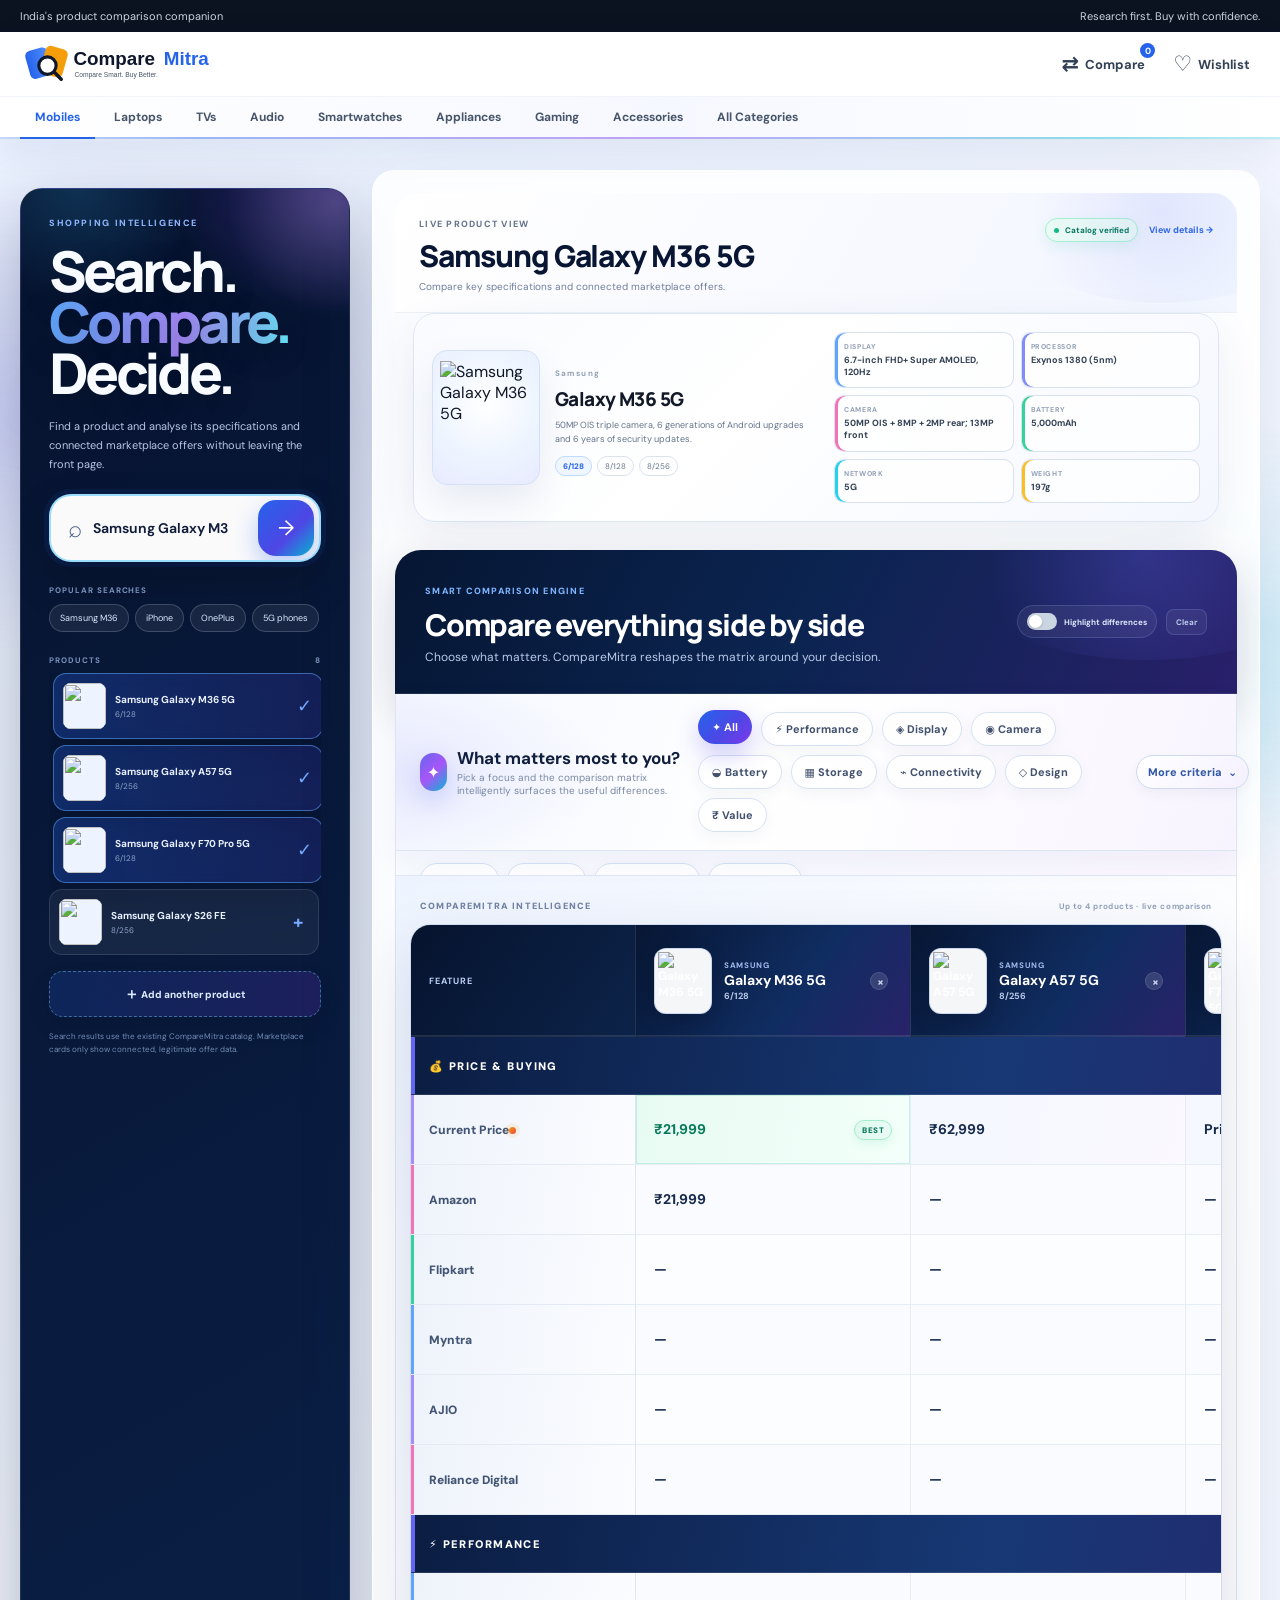
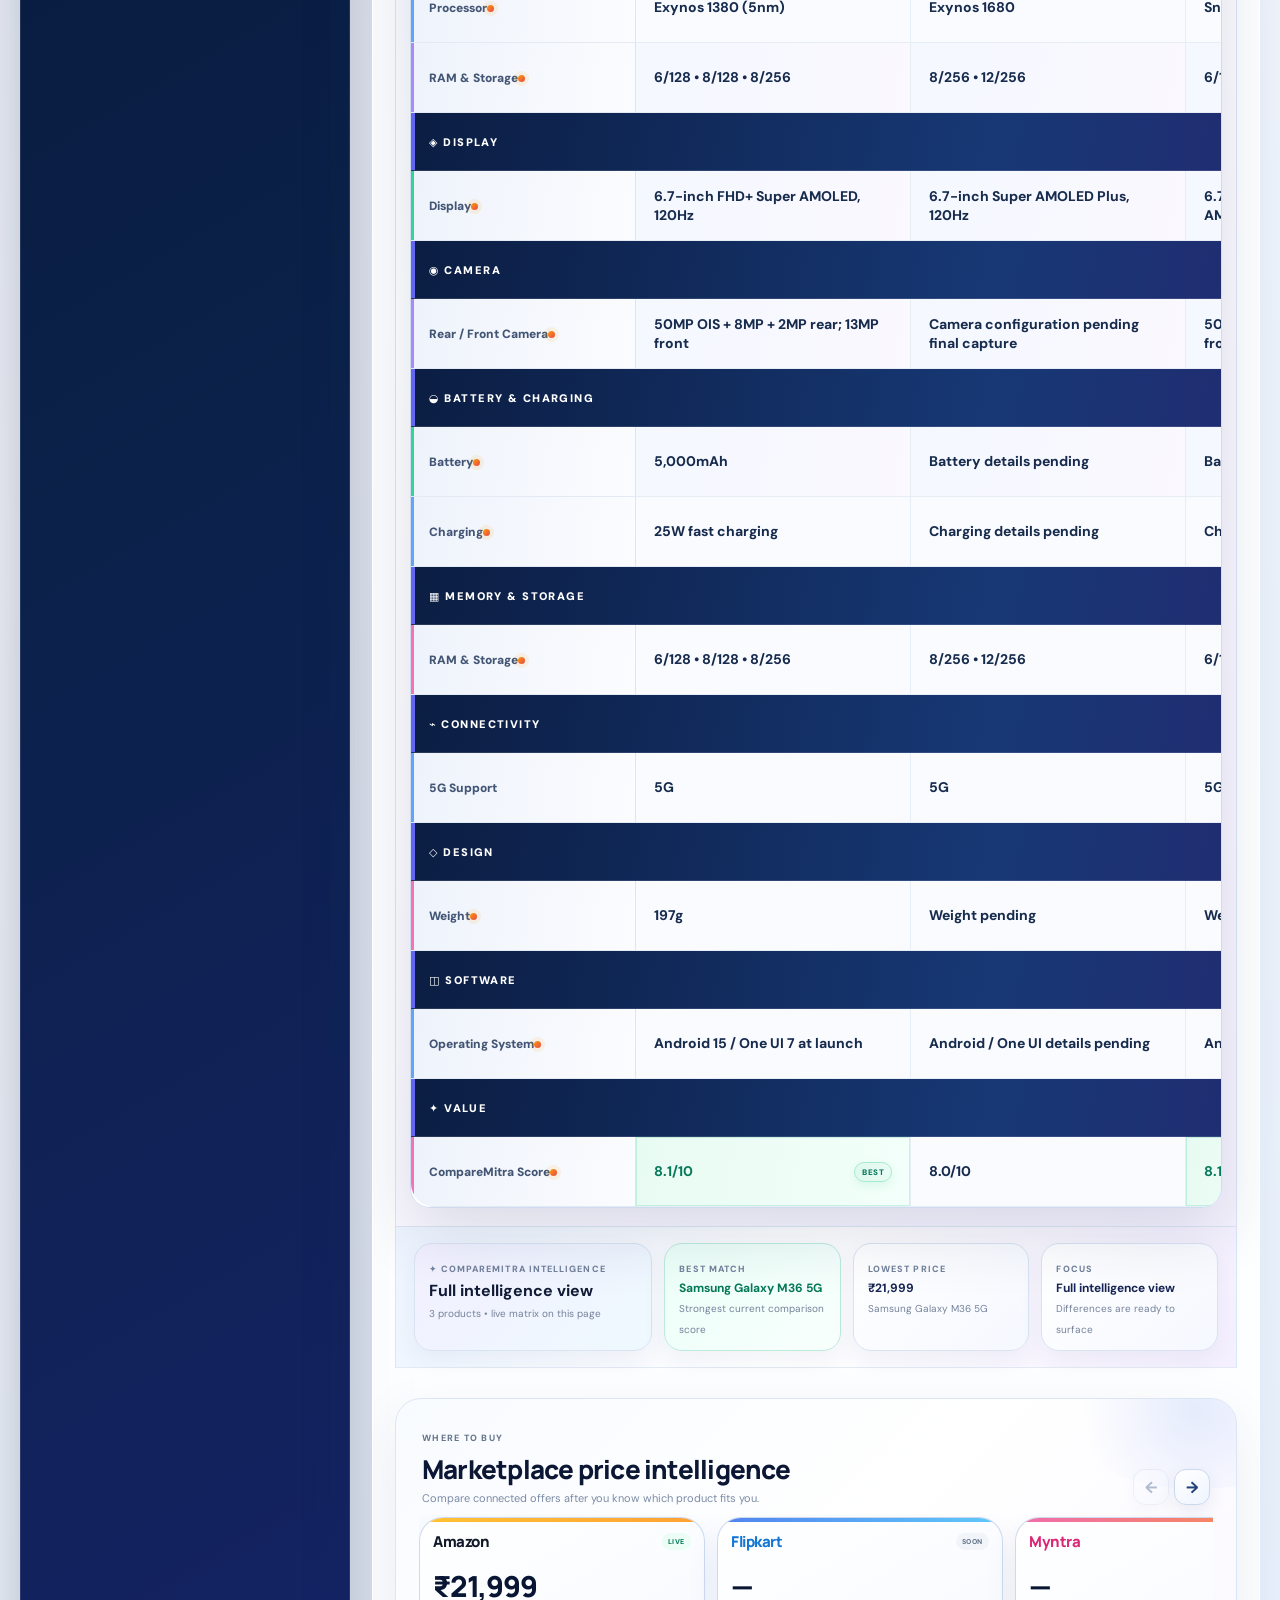
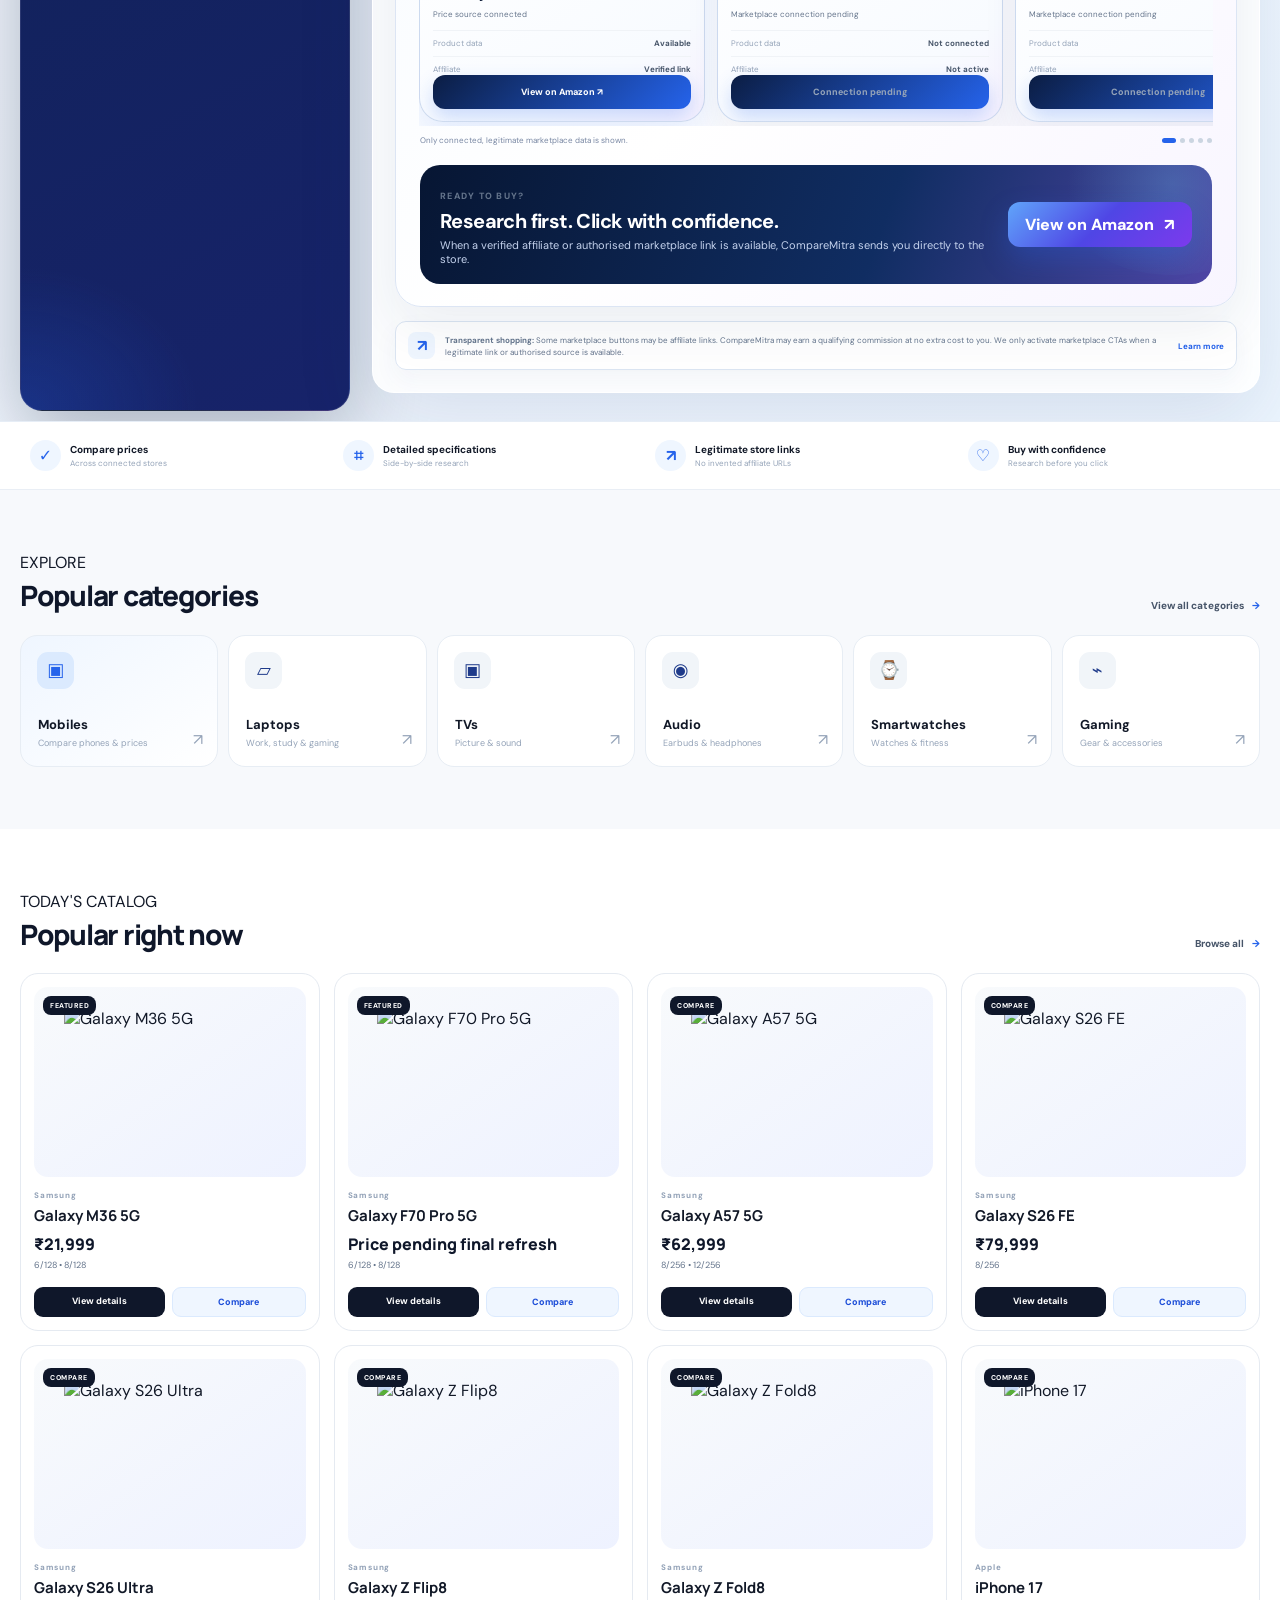
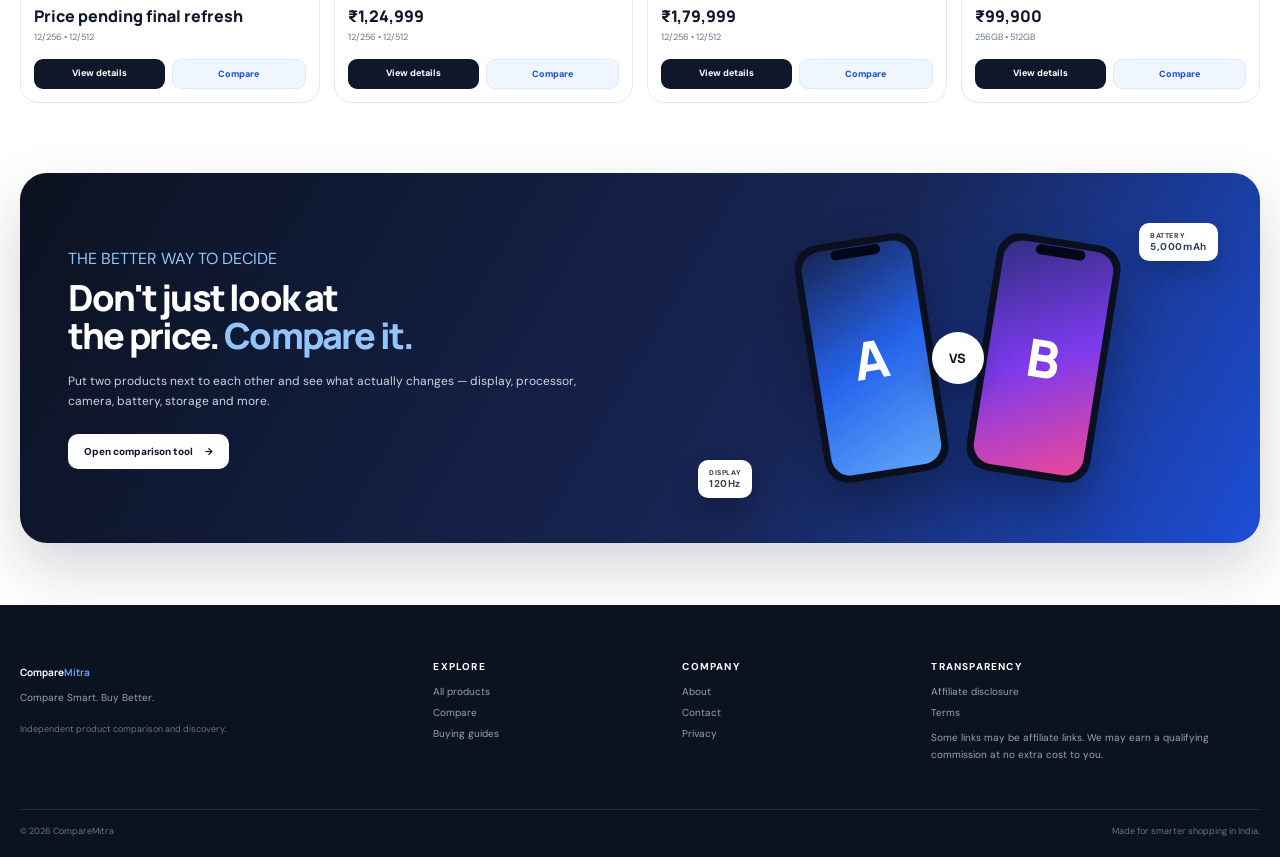
==== index.html @ ef55bc6e "Add files via upload" ====
<!doctype html>
<html lang="en">
<head>
<meta charset="utf-8"><meta name="viewport" content="width=device-width,initial-scale=1">
<meta name="description" content="CompareMitra — compare product features and legitimate marketplace offers in one place.">
<meta name="theme-color" content="#0f172a"><title>CompareMitra — Compare Smart. Buy Better.</title>
<link rel="icon" href="assets/logo.svg">
<link rel="preconnect" href="https://fonts.googleapis.com"><link rel="preconnect" href="https://fonts.gstatic.com" crossorigin>
<link href="https://fonts.googleapis.com/css2?family=DM+Sans:wght@400;500;600;700&family=Manrope:wght@600;700;800&display=swap" rel="stylesheet">
<link rel="stylesheet" href="css/comparemmitra-home-v2.css">
</head>
<body>
<div class="top-strip"><div class="shell top-strip-inner"><span>India's product comparison companion</span><span>Research first. Buy with confidence.</span></div></div>
<header class="site-header">
  <div class="shell header-main">
    <a class="brand" href="index.html"><img src="assets/logo.svg" alt="CompareMitra"><span class="brand-fallback"><b>Compare</b><strong>Mitra</strong></span></a>
    <form class="header-search" id="headerSearch"><span class="search-icon">⌕</span><input id="headerSearchInput" type="search" placeholder="Search products, brands & comparisons..."><button>Search</button></form>
    <div class="header-actions"><a href="#smartComparison" class="header-action" id="headerCompare"><span>⇄</span><span>Compare</span><em id="compareCount">0</em></a><a href="#wishlist" class="header-action"><span>♡</span><span>Wishlist</span></a><button class="mobile-menu" id="mobileMenuBtn">☰</button></div>
  </div>
  <nav class="category-nav" id="categoryNav"><div class="shell nav-inner">
    <a class="active" href="products.html?category=mobile-phones">Mobiles</a><a href="products.html?category=laptops">Laptops</a><a href="products.html?category=tv">TVs</a><a href="products.html?category=audio">Audio</a><a href="products.html?category=smartwatches">Smartwatches</a><a href="products.html?category=appliances">Appliances</a><a href="products.html?category=gaming">Gaming</a><a href="products.html?category=accessories">Accessories</a><a href="products.html">All Categories</a>
  </div></nav>
</header>

<main>
<section class="dashboard-section">
  <div class="shell dashboard-shell">
    <aside class="search-panel">
      <div class="panel-kicker">SHOPPING INTELLIGENCE</div>
      <h1>Search.<br><span>Compare.</span><br>Decide.</h1>
      <p class="panel-copy">Find a product and analyse its specifications and connected marketplace offers without leaving the front page.</p>
      <form class="dashboard-search" id="dashboardSearch"><span>⌕</span><input id="dashboardSearchInput" type="search" value="Samsung Galaxy M36 5G" placeholder="Search products..."><button aria-label="Search">→</button></form>
      <div class="suggestion-label">POPULAR SEARCHES</div>
      <div class="search-chips"><button data-query="Samsung Galaxy M36 5G">Samsung M36</button><button data-query="iPhone">iPhone</button><button data-query="OnePlus">OnePlus</button><button data-query="5G">5G phones</button></div>
      <div class="result-label"><span>PRODUCTS</span><span id="resultCount">0</span></div>
      <div class="search-results" id="searchResults"></div>
      <button class="add-product-btn" id="addProductBtn"><span>＋</span> Add another product</button>
      <p class="search-note">Search results use the existing CompareMitra catalog. Marketplace cards only show connected, legitimate offer data.</p>
    </aside>

    <section class="comparison-panel" aria-label="Product comparison dashboard">
      <div class="comparison-head">
        <div><div class="panel-kicker">LIVE PRODUCT VIEW</div><h2 id="selectedName">Samsung Galaxy M36 5G</h2><p id="selectedSub">Compare key specifications and connected marketplace offers.</p></div>
        <div class="head-badges"><span class="status-badge"><i></i> Catalog verified</span><a id="detailsLink" href="product.html?id=mobile-01" class="details-link">View details →</a></div>
      </div>

      <div class="product-overview">
        <div class="product-identity"><div class="product-image-box"><img id="selectedImage" src="assets/product-images/galaxy-m36-5g.svg" alt="Samsung Galaxy M36 5G"></div><div><span class="brand-label" id="selectedBrand">SAMSUNG</span><h3 id="selectedTitle">Galaxy M36 5G</h3><p id="selectedHighlight">50MP OIS triple camera, 6 generations of Android upgrades and 6 years of security updates.</p><div class="variant-row" id="variantRow"></div></div></div>
        <div class="quick-specs"><div><small>DISPLAY</small><b id="specDisplay">6.7-inch FHD+ Super AMOLED, 120Hz</b></div><div><small>PROCESSOR</small><b id="specProcessor">Exynos 1380 (5nm)</b></div><div><small>CAMERA</small><b id="specCamera">50MP OIS + 8MP + 2MP rear</b></div><div><small>BATTERY</small><b id="specBattery">5,000mAh</b></div><div><small>NETWORK</small><b id="specNetwork">5G</b></div><div><small>WEIGHT</small><b id="specWeight">197g</b></div></div>
      </div>

      <section class="smart-compare-card cinematic-comparison" id="smartComparison">
        <div class="smart-compare-head">
          <div><span class="panel-kicker">SMART COMPARISON ENGINE</span><h3>Compare everything side by side</h3><p>Choose what matters. CompareMitra reshapes the matrix around your decision.</p></div>
          <div class="smart-compare-actions"><label class="difference-toggle"><input type="checkbox" id="highlightDifferences"><span></span> Highlight differences</label><button id="clearComparison" class="clear-compare">Clear</button></div>
        </div>
        <div class="smart-filter-bar magical-filter" id="smartFilterBar" aria-label="Comparison filters">
          <div class="filter-intro"><span class="filter-spark">✦</span><div><b>What matters most to you?</b><small>Pick a focus and the comparison matrix intelligently surfaces the useful differences.</small></div></div>
          <div class="filter-pills" role="tablist">
            <button class="smart-filter active" data-filter="all">✦ All</button>
            <button class="smart-filter" data-filter="performance">⚡ Performance</button>
            <button class="smart-filter" data-filter="display">◈ Display</button>
            <button class="smart-filter" data-filter="camera">◉ Camera</button>
            <button class="smart-filter" data-filter="battery">◒ Battery</button>
            <button class="smart-filter" data-filter="storage">▦ Storage</button>
            <button class="smart-filter" data-filter="connectivity">⌁ Connectivity</button>
            <button class="smart-filter" data-filter="design">◇ Design</button>
            <button class="smart-filter" data-filter="price">₹ Value</button>
          </div>
          <button class="more-filter-btn" id="moreFilterBtn" aria-expanded="false">More criteria <span>⌄</span></button>
        </div>
        <div class="extra-filter-drawer" id="extraFilterDrawer" hidden>
          <button class="smart-filter" data-filter="software">Software</button>
          <button class="smart-filter" data-filter="charging">Charging</button>
          <button class="smart-filter" data-filter="network">5G & Network</button>
          <button class="smart-filter" data-filter="value">Value score</button>
        </div>
        <div class="matrix-stage">
          <div class="matrix-stage-top"><span>COMPAREMITRA INTELLIGENCE</span><span>Up to 4 products · live comparison</span></div>
          <div class="matrix-marketplace-rail" id="matrixMarketplaceRail" aria-label="Marketplace price comparison"></div>
          <div class="comparison-table-wrap"><table class="comparison-matrix" id="comparisonMatrix"><thead></thead><tbody></tbody></table></div>
        </div>
        <div class="smart-insights smart-insights-after" id="smartInsights"></div>
      </section>

      <section class="marketplace-section" id="marketplaceOffers">
        <div class="marketplace-head"><div><span class="panel-kicker">WHERE TO BUY</span><h3>Marketplace price intelligence</h3><p>Compare connected offers after you know which product fits you.</p></div><div class="marketplace-controls"><button id="marketPrev" aria-label="Previous stores">←</button><button id="marketNext" aria-label="Next stores">→</button></div></div>
        <div class="marketplace-viewport"><div class="marketplace-track" id="marketplaceTrack"></div></div>
        <div class="marketplace-footer"><span>Only connected, legitimate marketplace data is shown.</span><span class="store-dots" id="storeDots"></span></div>
        <div class="buy-cta-panel"><div><span class="panel-kicker">READY TO BUY?</span><h3>Research first. Click with confidence.</h3><p>When a verified affiliate or authorised marketplace link is available, CompareMitra sends you directly to the store.</p></div><a class="buy-cta" id="bestStoreCta" href="#marketplaceOffers">View available offers <span>↗</span></a></div>
      </section>
      <div class="affiliate-disclosure"><span>↗</span><p><b>Transparent shopping:</b> Some marketplace buttons may be affiliate links. CompareMitra may earn a qualifying commission at no extra cost to you. We only activate marketplace CTAs when a legitimate link or authorised source is available.</p><a href="affiliate-disclosure.html">Learn more</a></div>

    </section>
  </div>
</section>

<section class="benefit-strip"><div class="shell benefit-grid"><div><span>✓</span><div><b>Compare prices</b><small>Across connected stores</small></div></div><div><span>⌗</span><div><b>Detailed specifications</b><small>Side-by-side research</small></div></div><div><span>↗</span><div><b>Legitimate store links</b><small>No invented affiliate URLs</small></div></div><div><span>♡</span><div><b>Buy with confidence</b><small>Research before you click</small></div></div></div></section>

<section class="section categories-section"><div class="shell"><div class="section-head"><div><span class="section-kicker">EXPLORE</span><h2>Popular categories</h2></div><a href="products.html" class="text-link">View all categories <span>→</span></a></div><div class="category-grid"><a class="category-card featured" href="products.html?category=mobile-phones"><span class="cat-icon">▣</span><b>Mobiles</b><small>Compare phones & prices</small><span class="cat-arrow">↗</span></a><a class="category-card" href="products.html?category=laptops"><span class="cat-icon">▱</span><b>Laptops</b><small>Work, study & gaming</small><span class="cat-arrow">↗</span></a><a class="category-card" href="products.html?category=tv"><span class="cat-icon">▣</span><b>TVs</b><small>Picture & sound</small><span class="cat-arrow">↗</span></a><a class="category-card" href="products.html?category=audio"><span class="cat-icon">◉</span><b>Audio</b><small>Earbuds & headphones</small><span class="cat-arrow">↗</span></a><a class="category-card" href="products.html?category=smartwatches"><span class="cat-icon">⌚</span><b>Smartwatches</b><small>Watches & fitness</small><span class="cat-arrow">↗</span></a><a class="category-card" href="products.html?category=gaming"><span class="cat-icon">⌁</span><b>Gaming</b><small>Gear & accessories</small><span class="cat-arrow">↗</span></a></div></div></section>

<section class="section spotlight-section"><div class="shell"><div class="section-head"><div><span class="section-kicker">TODAY'S CATALOG</span><h2>Popular right now</h2></div><a href="products.html" class="text-link">Browse all <span>→</span></a></div><div class="product-grid" id="popularProducts"><div class="loading-card">Loading the catalog...</div></div></div></section>
<section class="section compare-section"><div class="shell compare-banner"><div class="compare-banner-copy"><span class="section-kicker light">THE BETTER WAY TO DECIDE</span><h2>Don't just look at<br>the price. <span>Compare it.</span></h2><p>Put two products next to each other and see what actually changes — display, processor, camera, battery, storage and more.</p><a href="compare.html" class="primary-btn light-btn">Open comparison tool <span>→</span></a></div><div class="compare-visual"><div class="compare-phone phone-a"><div class="phone-screen">A</div></div><div class="vs-badge">VS</div><div class="compare-phone phone-b"><div class="phone-screen">B</div></div><div class="spec-chip chip-a">DISPLAY<br><b>120Hz</b></div><div class="spec-chip chip-b">BATTERY<br><b>5,000mAh</b></div></div></div></section>
</main>
<footer class="site-footer"><div class="shell footer-grid"><div><a class="footer-brand" href="index.html"><b>Compare</b><strong>Mitra</strong></a><p>Compare Smart. Buy Better.</p><small>Independent product comparison and discovery.</small></div><div><h4>Explore</h4><a href="products.html">All products</a><a href="compare.html">Compare</a><a href="buying-guides/">Buying guides</a></div><div><h4>Company</h4><a href="about.html">About</a><a href="contact.html">Contact</a><a href="privacy.html">Privacy</a></div><div><h4>Transparency</h4><a href="affiliate-disclosure.html">Affiliate disclosure</a><a href="terms.html">Terms</a><p>Some links may be affiliate links. We may earn a qualifying commission at no extra cost to you.</p></div></div><div class="shell footer-bottom"><span>© 2026 CompareMitra</span><span>Made for smarter shopping in India.</span></div></footer>
<script src="js/comparemmitra-home-v2.js"></script>
</body></html>
---- css/comparemmitra-home-v2.css ----
:root{--navy:#0f172a;--blue:#2563eb;--blue2:#1d4ed8;--green:#10b981;--amber:#f59e0b;--ink:#111827;--muted:#64748b;--line:#e5e7eb;--bg:#f7f9fc;--shadow:0 20px 55px rgba(15,23,42,.09)}*{box-sizing:border-box}html{scroll-behavior:smooth}body{margin:0;background:var(--bg);color:var(--ink);font-family:"DM Sans",system-ui,sans-serif;-webkit-font-smoothing:antialiased}a{color:inherit;text-decoration:none}button,input{font:inherit}.shell{width:min(1280px,calc(100% - 40px));margin:auto}.top-strip{height:32px;background:#0b1220;color:#cbd5e1;font-size:11px}.top-strip-inner{height:100%;display:flex;align-items:center;justify-content:space-between}.site-header{position:sticky;top:0;z-index:40;background:rgba(255,255,255,.96);backdrop-filter:blur(16px);border-bottom:1px solid #e2e8f0}.header-main{height:76px;display:flex;align-items:center;gap:25px}.brand{display:flex;align-items:center;min-width:205px}.brand img{width:190px;max-height:52px;object-fit:contain}.brand-fallback{display:none;font:800 23px Manrope}.header-search{height:46px;flex:1;max-width:650px;display:flex;align-items:center;background:#f8fafc;border:1px solid #dbe3ee;border-radius:14px;overflow:hidden}.header-search:focus-within{background:#fff;border-color:#93b4ff;box-shadow:0 0 0 4px #eff6ff}.search-icon{font-size:25px;color:#64748b;padding-left:14px}.header-search input{border:0;outline:0;background:transparent;flex:1;min-width:0;padding:0 12px;font-size:14px}.header-search button{height:100%;border:0;background:var(--blue);color:#fff;padding:0 21px;font-weight:700;cursor:pointer}.header-actions{margin-left:auto;display:flex;align-items:center;gap:8px}.header-action{position:relative;display:flex;align-items:center;gap:6px;padding:9px 10px;border-radius:11px;color:#334155;font-size:13px;font-weight:700}.header-action:hover{background:#f1f5f9}.header-action>span:first-child{font-size:21px}.header-action em{position:absolute;top:2px;right:0;background:var(--blue);color:#fff;border-radius:99px;font-style:normal;font-size:9px;min-width:15px;height:15px;display:grid;place-items:center}.mobile-menu{display:none;border:0;background:#f1f5f9;border-radius:10px;padding:9px 11px}.category-nav{border-top:1px solid #f1f5f9}.nav-inner{display:flex;align-items:center;gap:4px;overflow:auto;scrollbar-width:none}.nav-inner::-webkit-scrollbar{display:none}.nav-inner a{padding:12px 15px;color:#475569;font-size:12px;font-weight:700;white-space:nowrap;border-bottom:2px solid transparent}.nav-inner a:hover,.nav-inner a.active{color:var(--blue);border-bottom-color:var(--blue)}
/* Front-page shopping intelligence dashboard */
.dashboard-section{padding:22px 0 28px;background:linear-gradient(180deg,#eef5ff 0,#f7f9fc 45%,#f7f9fc 100%);border-bottom:1px solid #e6edf6}.dashboard-shell{display:grid;grid-template-columns:275px minmax(0,1fr);gap:16px;align-items:stretch}.search-panel,.comparison-panel{background:#fff;border:1px solid #e3eaf3;border-radius:22px;box-shadow:var(--shadow)}.search-panel{padding:22px;position:relative;overflow:hidden}.search-panel:after{content:"";position:absolute;width:170px;height:170px;border-radius:50%;background:#eff6ff;right:-100px;top:-80px}.panel-kicker{font-size:9px;letter-spacing:.14em;font-weight:800;color:#64748b}.search-panel h1{font:800 36px/1.03 Manrope;letter-spacing:-.055em;margin:12px 0 13px;color:#0f172a}.search-panel h1 span{color:var(--blue)}.panel-copy{font-size:11px;line-height:1.65;color:#64748b;margin:0 0 18px}.dashboard-search{height:44px;display:flex;align-items:center;border:1px solid #cfd9e8;border-radius:12px;overflow:hidden;background:#f8fafc}.dashboard-search:focus-within{background:#fff;border-color:#8eb1ff;box-shadow:0 0 0 4px #eff6ff}.dashboard-search>span{font-size:21px;color:#64748b;padding-left:11px}.dashboard-search input{border:0;outline:0;background:transparent;min-width:0;flex:1;padding:0 8px;font-size:12px}.dashboard-search button{width:43px;height:100%;border:0;background:var(--blue);color:#fff;font-size:20px;cursor:pointer}.suggestion-label,.result-label{font-size:8px;font-weight:800;letter-spacing:.12em;color:#94a3b8}.suggestion-label{margin:19px 0 9px}.search-chips{display:flex;flex-wrap:wrap;gap:6px}.search-chips button{border:1px solid #dbe5f2;background:#fff;color:#475569;border-radius:999px;padding:6px 8px;font-size:9px;cursor:pointer}.search-chips button:hover{border-color:#93b4ff;color:var(--blue);background:#eff6ff}.result-label{display:flex;justify-content:space-between;margin:20px 0 8px}.search-results{display:flex;flex-direction:column;gap:5px;max-height:245px;overflow:auto;padding-right:2px}.result-item{display:grid;grid-template-columns:38px 1fr 13px;gap:9px;align-items:center;border:1px solid transparent;background:#fff;border-radius:11px;padding:7px;text-align:left;cursor:pointer}.result-item:hover,.result-item.active{background:#eff6ff;border-color:#bfdbfe}.result-item img{width:38px;height:42px;object-fit:contain;background:#f8fafc;border-radius:8px}.result-item b{display:block;font-size:10px;line-height:1.25;color:#1e293b}.result-item small{display:block;color:#94a3b8;font-size:8px;margin-top:3px}.result-item strong{color:var(--blue);font-size:18px}.empty-results{font-size:10px;color:#94a3b8;line-height:1.6;padding:15px;text-align:center;background:#f8fafc;border-radius:10px}.empty-results a{color:var(--blue);font-weight:700}.add-product-btn{width:100%;margin-top:11px;border:1px dashed #9db9e9;background:#f8fbff;color:var(--blue);border-radius:11px;padding:10px;font-size:10px;font-weight:800;cursor:pointer}.add-product-btn span{font-size:15px;vertical-align:-1px}.search-note{font-size:8px;line-height:1.55;color:#94a3b8;margin:11px 0 0}
.comparison-panel{padding:22px;min-width:0}.comparison-head{display:flex;justify-content:space-between;align-items:start;gap:18px;border-bottom:1px solid #edf1f6;padding-bottom:15px}.comparison-head h2{font:800 25px Manrope;letter-spacing:-.04em;margin:5px 0 4px;color:#0f172a}.comparison-head p{font-size:10px;color:#94a3b8;margin:0}.head-badges{display:flex;align-items:center;gap:11px;white-space:nowrap}.status-badge{font-size:8px;font-weight:800;color:#047857;background:#ecfdf5;border:1px solid #bbf7d0;padding:6px 8px;border-radius:999px}.status-badge i{display:inline-block;width:5px;height:5px;background:#10b981;border-radius:50%;margin-right:4px}.details-link{font-size:9px;color:var(--blue);font-weight:800}.product-overview{display:grid;grid-template-columns:1.05fr 1fr;gap:18px;padding:16px 0;border-bottom:1px solid #edf1f6}.product-identity{display:grid;grid-template-columns:108px 1fr;gap:15px;align-items:center}.product-image-box{height:135px;border-radius:15px;background:linear-gradient(145deg,#f8fafc,#edf4ff);display:grid;place-items:center;border:1px solid #e5edf7}.product-image-box img{width:86%;height:86%;object-fit:contain}.brand-label{font-size:8px;font-weight:800;letter-spacing:.14em;color:#94a3b8}.product-identity h3{font:800 19px Manrope;margin:5px 0 7px;letter-spacing:-.03em}.product-identity p{font-size:9px;line-height:1.55;color:#64748b;margin:0 0 9px}.variant-row{display:flex;flex-wrap:wrap;gap:5px}.variant-pill{font-size:8px;border:1px solid #dbe3ee;color:#64748b;border-radius:999px;padding:4px 7px}.variant-pill.selected{background:#eff6ff;color:var(--blue);border-color:#bfdbfe;font-weight:700}.quick-specs{display:grid;grid-template-columns:1fr 1fr;gap:7px}.quick-specs>div{background:#f8fafc;border:1px solid #edf1f6;border-radius:10px;padding:9px}.quick-specs small{display:block;color:#94a3b8;font-size:7px;font-weight:800;letter-spacing:.09em;margin-bottom:4px}.quick-specs b{display:block;color:#334155;font-size:9px;line-height:1.3}.marketplace-head{display:flex;align-items:end;justify-content:space-between;margin:17px 0 10px}.marketplace-head h3,.spec-table-head h3{font:800 17px Manrope;margin:5px 0 0;letter-spacing:-.025em}.marketplace-controls{display:flex;gap:5px}.marketplace-controls button{width:30px;height:30px;border-radius:9px;border:1px solid #dbe3ee;background:#fff;color:#334155;font-weight:800;cursor:pointer}.marketplace-controls button:hover:not(:disabled){border-color:#93b4ff;color:var(--blue);background:#eff6ff}.marketplace-controls button:disabled{opacity:.35;cursor:default}.marketplace-viewport{overflow:hidden;margin:0 -1px}.marketplace-track{display:flex;gap:10px;transition:transform .28s ease;will-change:transform}.market-card{flex:0 0 286px;min-height:205px;border:1px solid #e1e8f1;border-radius:15px;padding:13px;background:#fff;position:relative;overflow:hidden}.market-card.is-active{box-shadow:0 12px 28px rgba(15,23,42,.06);border-color:#cbdcf7}.market-card.is-pending{background:linear-gradient(180deg,#fff,#fafbfd)}.market-top{display:flex;align-items:center;justify-content:space-between;gap:8px}.market-logo{font:800 15px Manrope;color:#111827;letter-spacing:-.03em}.market-amazon{color:#111827}.market-flipkart{color:#1477d4}.market-myntra{color:#db2777}.market-ajio{color:#111827}.market-reliance-digital{color:#d22}.live-dot,.pending-dot{font-size:7px;font-weight:800;letter-spacing:.08em;border-radius:999px;padding:4px 6px}.live-dot{color:#047857;background:#ecfdf5}.pending-dot{color:#64748b;background:#f1f5f9}.market-price{font:800 23px Manrope;letter-spacing:-.04em;margin:14px 0 3px;color:#0f172a}.is-pending .market-price{color:#cbd5e1}.market-status{font-size:8px;color:#64748b;min-height:13px}.market-spec{display:flex;justify-content:space-between;border-top:1px solid #f0f3f7;padding-top:7px;margin-top:8px;font-size:8px;color:#94a3b8}.market-spec b{color:#475569}.market-cta{position:absolute;left:13px;right:13px;bottom:12px;height:34px;border-radius:9px;display:grid;place-items:center;background:#0f172a;color:#fff;font-size:9px;font-weight:800}.market-card.is-active .market-cta{background:var(--blue)}.market-cta.disabled{border:0;background:#f1f5f9;color:#94a3b8;cursor:not-allowed}.marketplace-footer{display:flex;align-items:center;justify-content:space-between;margin-top:9px;color:#94a3b8;font-size:8px}.store-dots{display:flex;gap:4px}.store-dots i{width:5px;height:5px;border-radius:50%;background:#cbd5e1}.store-dots i.active{background:var(--blue);width:14px;border-radius:99px}.spec-table-card{margin-top:16px;border:1px solid #e5ebf3;border-radius:15px;overflow:hidden}.spec-table-head{display:flex;align-items:center;justify-content:space-between;gap:10px;padding:14px 15px;background:#fbfcfe;border-bottom:1px solid #edf1f6}.spec-table-head h3{font-size:14px}.observed-note{font-size:8px;color:#94a3b8;text-align:right}.spec-row{display:grid;grid-template-columns:170px 1fr;padding:9px 15px;border-bottom:1px solid #f0f3f7;font-size:9px}.spec-row:last-child{border-bottom:0}.spec-row span{color:#94a3b8}.spec-row b{color:#334155;font-weight:600}.affiliate-disclosure{display:flex;align-items:center;gap:10px;margin-top:12px;padding:10px 12px;border:1px solid #e8edf4;background:#fafcff;border-radius:11px}.affiliate-disclosure>span{width:27px;height:27px;border-radius:8px;background:#eff6ff;color:var(--blue);display:grid;place-items:center;font-weight:800;flex:0 0 auto}.affiliate-disclosure p{font-size:8px;line-height:1.5;color:#64748b;margin:0;flex:1}.affiliate-disclosure a{font-size:8px;color:var(--blue);font-weight:800;white-space:nowrap}
.benefit-strip{background:#fff;border-bottom:1px solid #e9eef5}.benefit-grid{display:grid;grid-template-columns:repeat(4,1fr);gap:10px;padding:13px 0}.benefit-grid>div{display:flex;align-items:center;gap:9px;padding:5px 10px}.benefit-grid>div>span{width:31px;height:31px;border-radius:50%;display:grid;place-items:center;background:#eff6ff;color:var(--blue);font-weight:800}.benefit-grid b,.benefit-grid small{display:block}.benefit-grid b{font-size:10px}.benefit-grid small{font-size:8px;color:#94a3b8;margin-top:2px}.section{padding:62px 0}.section-head{display:flex;align-items:end;justify-content:space-between;gap:20px;margin-bottom:23px}.section-head h2,.philosophy h2{font:800 28px/1.12 Manrope;letter-spacing:-.045em;margin:7px 0 0;color:#0f172a}.text-link{font-size:10px;font-weight:800;color:#475569}.text-link span{color:var(--blue);margin-left:6px}.categories-section{background:#f7f9fc}.category-grid{display:grid;grid-template-columns:repeat(6,1fr);gap:10px}.category-card{position:relative;min-height:132px;background:#fff;border:1px solid #e7edf4;border-radius:17px;padding:17px;display:flex;flex-direction:column;justify-content:flex-end;transition:.25s;overflow:hidden}.category-card:hover{transform:translateY(-4px);border-color:#bfdbfe;box-shadow:0 16px 35px rgba(15,23,42,.08)}.category-card.featured{background:linear-gradient(145deg,#eff6ff,#fff)}.cat-icon{position:absolute;top:16px;left:16px;width:37px;height:37px;border-radius:11px;background:#f1f5f9;display:grid;place-items:center;font-size:18px;color:#1e3a8a}.featured .cat-icon{background:#dbeafe;color:var(--blue)}.category-card b{font-size:13px}.category-card small{font-size:9px;color:#94a3b8;margin-top:4px}.cat-arrow{position:absolute;right:14px;bottom:16px;color:#94a3b8}.spotlight-section{background:#fff}.product-grid{display:grid;grid-template-columns:repeat(4,1fr);gap:14px}.product-card{background:#fff;border:1px solid #e5eaf1;border-radius:18px;padding:13px;transition:.25s;position:relative;min-width:0}.product-card:hover{transform:translateY(-5px);box-shadow:0 20px 42px rgba(15,23,42,.1);border-color:#cbd5e1}.product-image-wrap{height:190px;background:linear-gradient(145deg,#f8fafc,#eef2ff);border-radius:14px;display:grid;place-items:center;position:relative;overflow:hidden}.product-image{width:78%;height:78%;object-fit:contain}.product-tag{position:absolute;top:9px;left:9px;padding:5px 7px;border-radius:8px;background:#0f172a;color:#fff;font-size:7px;font-weight:800;letter-spacing:.08em}.product-brand{font-size:8px;color:#94a3b8;font-weight:800;letter-spacing:.1em;margin-top:13px}.product-card h3{font:700 15px Manrope;margin:5px 0 7px}.product-price{font:800 16px Manrope;color:#0f172a}.product-meta{font-size:9px;color:#64748b;margin-top:4px;min-height:16px}.product-actions{display:flex;gap:7px;margin-top:12px}.product-actions a,.product-actions button{flex:1;border-radius:9px;padding:8px;font-size:9px;font-weight:800;text-align:center;cursor:pointer}.product-actions a{background:#0f172a;color:#fff}.product-actions button{background:#eff6ff;color:#1d4ed8;border:1px solid #dbeafe}.loading-card{grid-column:1/-1;padding:40px;text-align:center;color:#94a3b8;border:1px dashed #cbd5e1;border-radius:18px}.compare-section{background:#fff;padding-top:8px}.compare-banner{min-height:370px;border-radius:27px;background:linear-gradient(120deg,#0b1220,#172554 62%,#1d4ed8);color:#fff;display:grid;grid-template-columns:1fr .95fr;align-items:center;overflow:hidden;position:relative;box-shadow:0 25px 60px rgba(15,23,42,.18)}.compare-banner-copy{padding:48px;position:relative;z-index:2}.section-kicker.light{color:#93c5fd}.compare-banner h2{font:800 36px/1.06 Manrope;letter-spacing:-.05em;margin:10px 0 16px}.compare-banner h2 span{color:#93c5fd}.compare-banner p{color:#cbd5e1;max-width:520px;line-height:1.7;font-size:12px}.primary-btn{display:inline-flex;gap:12px;padding:11px 16px;border-radius:10px;font-size:10px;font-weight:800;margin-top:10px}.light-btn{background:#fff;color:#0f172a}.compare-visual{height:100%;position:relative;min-height:330px;display:flex;align-items:center;justify-content:center}.compare-phone{width:125px;height:240px;border-radius:24px;background:#0b1020;padding:7px;box-shadow:0 25px 50px rgba(0,0,0,.3);position:absolute}.compare-phone:before{content:"";position:absolute;top:8px;left:calc(50% - 25px);width:50px;height:10px;border-radius:10px;background:#020617;z-index:2}.compare-phone .phone-screen{height:100%;border-radius:19px;display:grid;place-items:center;font:800 52px Manrope;color:#fff}.phone-a{transform:translateX(-86px) rotate(-9deg)}.phone-a .phone-screen{background:linear-gradient(155deg,#172554,#2563eb,#60a5fa)}.phone-b{transform:translateX(86px) rotate(9deg)}.phone-b .phone-screen{background:linear-gradient(155deg,#312e81,#7c3aed,#ec4899)}.vs-badge{position:absolute;z-index:4;width:52px;height:52px;border-radius:50%;background:#fff;color:#0f172a;display:grid;place-items:center;font:800 13px Manrope;box-shadow:0 12px 30px rgba(0,0,0,.25)}.spec-chip{position:absolute;z-index:5;background:#fff;color:#334155;padding:8px 11px;border-radius:10px;box-shadow:0 12px 25px rgba(0,0,0,.18);font-size:7px;font-weight:800;letter-spacing:.08em}.spec-chip b{font-size:10px}.chip-a{left:7%;bottom:45px}.chip-b{right:7%;top:50px}.site-footer{background:#0b1220;color:#cbd5e1;padding:52px 0 20px}.footer-grid{display:grid;grid-template-columns:1.4fr .8fr .8fr 1.2fr;gap:30px}.footer-brand{font:800 23px Manrope}.footer-brand b{color:#fff}.footer-brand strong{color:#60a5fa}.footer-grid p{font-size:10px;color:#94a3b8;line-height:1.7}.footer-grid small{font-size:9px;color:#64748b}.footer-grid h4{font-size:10px;color:#fff;text-transform:uppercase;letter-spacing:.12em;margin:3px 0 12px}.footer-grid div>a{display:block;font-size:10px;color:#94a3b8;margin:8px 0}.footer-grid div>a:hover{color:#fff}.footer-bottom{border-top:1px solid #1e293b;margin-top:36px;padding-top:15px;display:flex;justify-content:space-between;color:#64748b;font-size:9px}
@media(max-width:1050px){.header-main{gap:15px}.brand{min-width:170px}.brand img{width:160px}.header-action span:not(:first-child){display:none}.dashboard-shell{grid-template-columns:245px minmax(0,1fr)}.product-overview{grid-template-columns:1fr}.category-grid{grid-template-columns:repeat(3,1fr)}.product-grid{grid-template-columns:repeat(2,1fr)}.compare-banner{grid-template-columns:1fr}.compare-visual{min-height:300px}}
@media(max-width:760px){.shell{width:min(100% - 24px,1280px)}.top-strip{height:28px}.header-main{height:66px}.brand{min-width:auto}.brand img{width:145px}.header-search{display:none}.mobile-menu{display:block}.category-nav{overflow:hidden}.nav-inner a{padding:10px 12px}.dashboard-section{padding:12px 0 18px}.dashboard-shell{grid-template-columns:1fr}.search-panel{padding:18px}.search-panel h1{font-size:30px;display:inline-block;margin-right:10px}.panel-copy{max-width:650px}.search-results{max-height:170px}.comparison-panel{padding:17px}.comparison-head{align-items:start}.head-badges{flex-direction:column;align-items:end}.product-overview{gap:13px}.marketplace-viewport{overflow-x:auto;scrollbar-width:none}.marketplace-viewport::-webkit-scrollbar{display:none}.marketplace-track{transform:none!important;width:max-content}.marketplace-controls{display:none}.marketplace-footer{display:none}.market-card{flex-basis:270px}.benefit-grid{grid-template-columns:repeat(2,1fr)}.benefit-grid>div{padding:6px}.category-grid{grid-template-columns:repeat(2,1fr)}.section{padding:50px 0}.product-grid{gap:10px}.product-image-wrap{height:160px}.product-card{padding:10px}.product-card h3{font-size:13px}.product-actions{flex-direction:column}.compare-banner-copy{padding:34px 24px}.compare-banner h2{font-size:30px}.compare-visual{min-height:275px}.compare-phone{width:105px;height:205px}.phone-a{transform:translateX(-62px) rotate(-9deg)}.phone-b{transform:translateX(62px) rotate(9deg)}.footer-grid{grid-template-columns:1fr 1fr}.footer-bottom{flex-direction:column;gap:7px}}
@media(max-width:480px){.header-action span:not(:first-child),.header-action em{display:none}.comparison-head h2{font-size:21px}.product-identity{grid-template-columns:85px 1fr}.product-image-box{height:112px}.product-identity h3{font-size:16px}.quick-specs{gap:5px}.quick-specs>div{padding:7px}.spec-row{grid-template-columns:115px 1fr}.observed-note{display:none}.benefit-grid{grid-template-columns:1fr 1fr}.category-card{min-height:120px}.product-image-wrap{height:140px}.footer-grid{grid-template-columns:1fr}}
/* Smart side-by-side comparison matrix */
.smart-compare-card{margin-top:18px;border:1px solid #dfe7f2;border-radius:18px;overflow:hidden;background:#fff;box-shadow:0 12px 35px rgba(15,23,42,.055)}
.smart-compare-head{display:flex;justify-content:space-between;align-items:center;gap:18px;padding:16px 16px 14px;background:linear-gradient(180deg,#fbfdff,#f7faff);border-bottom:1px solid #e7edf5}
.smart-compare-head h3{font:800 18px Manrope;margin:5px 0 4px;letter-spacing:-.03em;color:#0f172a}.smart-compare-head p{font-size:9px;color:#94a3b8;margin:0}.smart-compare-actions{display:flex;align-items:center;gap:9px;white-space:nowrap}.difference-toggle{display:flex;align-items:center;gap:7px;font-size:8px;font-weight:800;color:#475569;cursor:pointer}.difference-toggle input{position:absolute;opacity:0;pointer-events:none}.difference-toggle span{width:30px;height:17px;border-radius:99px;background:#cbd5e1;position:relative;transition:.2s}.difference-toggle span:after{content:"";position:absolute;width:13px;height:13px;left:2px;top:2px;background:#fff;border-radius:50%;box-shadow:0 1px 3px rgba(0,0,0,.18);transition:.2s}.difference-toggle input:checked+span{background:var(--blue)}.difference-toggle input:checked+span:after{transform:translateX(13px)}.clear-compare{border:1px solid #dbe3ee;background:#fff;color:#64748b;border-radius:8px;padding:7px 9px;font-size:8px;font-weight:800;cursor:pointer}.clear-compare:hover{color:var(--blue);border-color:#93b4ff}
.comparison-table-wrap{overflow:auto;scrollbar-width:thin}.comparison-matrix{width:100%;min-width:680px;border-collapse:separate;border-spacing:0;font-size:9px}.comparison-matrix th,.comparison-matrix td{border-bottom:1px solid #edf1f6;border-right:1px solid #edf1f6;padding:10px 12px;text-align:left;vertical-align:middle}.comparison-matrix thead th{background:#fff}.comparison-matrix thead th:last-child,.comparison-matrix tbody td:last-child{border-right:0}.comparison-matrix tbody tr:last-child th,.comparison-matrix tbody tr:last-child td{border-bottom:0}.comparison-matrix .feature-col{width:150px;background:#fbfcfe;color:#64748b;font-size:8px;text-transform:uppercase;letter-spacing:.08em}.comparison-matrix .product-col{min-width:175px}.matrix-product{display:grid;grid-template-columns:42px 1fr 18px;gap:8px;align-items:center;min-height:52px}.matrix-image{width:42px;height:48px;border-radius:8px;background:#f5f8fc;display:grid;place-items:center}.matrix-image img{width:90%;height:90%;object-fit:contain}.matrix-product span{display:block;font-size:7px;color:#94a3b8;font-weight:800;text-transform:uppercase;letter-spacing:.08em}.matrix-product b{display:block;font-size:10px;line-height:1.2;color:#0f172a;margin-top:3px}.matrix-product small{display:block;color:#94a3b8;font-size:7px;margin-top:3px}.matrix-remove{width:18px;height:18px;border:0;border-radius:50%;background:#f1f5f9;color:#94a3b8;cursor:pointer;font-weight:800}.matrix-remove:hover{background:#fee2e2;color:#dc2626}.comparison-matrix tbody th{background:#fbfcfe;color:#64748b;font-weight:700;position:sticky;left:0;z-index:1}.comparison-matrix tbody td{color:#334155;font-weight:600;background:#fff}.comparison-matrix tbody tr:nth-child(even) td{background:#fcfdff}.comparison-matrix tbody tr.is-different td{background:#eff6ff}.comparison-matrix.highlight-mode tbody tr.is-different td{box-shadow:inset 0 0 0 999px rgba(37,99,235,.045);color:#1d4ed8;font-weight:800}.comparison-matrix tr:hover td{background:#f8fbff}.matrix-empty{text-align:center!important;padding:30px!important;color:#94a3b8!important;font-weight:600!important}
@media(max-width:760px){.smart-compare-head{align-items:flex-start;flex-direction:column}.smart-compare-actions{width:100%;justify-content:space-between}.comparison-matrix{min-width:650px}.comparison-matrix .feature-col{width:125px}.matrix-product{grid-template-columns:36px 1fr 18px}.matrix-image{width:36px;height:43px}}

/* V5 — Focused left search / premium visual hierarchy */
@media(min-width:1061px){
  .header-main{height:64px;gap:18px}
  .header-search{display:none}
  .brand{min-width:240px}
  .brand img{width:205px}
  .dashboard-shell{grid-template-columns:330px minmax(0,1fr);gap:18px}
}
.search-panel{
  padding:28px 24px 22px;
  background:
    radial-gradient(circle at 100% 0%,rgba(99,102,241,.13) 0 90px,transparent 170px),
    radial-gradient(circle at 0% 100%,rgba(37,99,235,.10) 0 100px,transparent 210px),
    linear-gradient(145deg,#eef6ff 0%,#f5f3ff 48%,#ffffff 100%);
  border-color:#dce7f7;
  box-shadow:0 22px 55px rgba(37,99,235,.10),0 8px 22px rgba(15,23,42,.04);
}
.search-panel:after{width:210px;height:210px;right:-125px;top:-105px;background:rgba(255,255,255,.55);filter:blur(1px)}
.search-panel .panel-kicker{color:#4f63a5;font-size:9px;letter-spacing:.18em}
.search-panel h1{font-size:42px;line-height:.98;margin:13px 0 15px;letter-spacing:-.065em}
.search-panel h1 span{background:linear-gradient(100deg,#2563eb,#4f46e5);-webkit-background-clip:text;background-clip:text;color:transparent}
.panel-copy{font-size:11px;line-height:1.7;color:#596b86;max-width:270px;margin-bottom:20px}
.dashboard-search{
  height:56px;border-radius:16px;background:rgba(255,255,255,.92);border:1px solid #c8d7ee;
  box-shadow:0 8px 24px rgba(37,99,235,.08);transition:.22s ease;
}
.dashboard-search:focus-within{
  background:#fff;border-color:#7da7ff;box-shadow:0 0 0 5px rgba(59,130,246,.10),0 12px 30px rgba(37,99,235,.11)
}
.dashboard-search>span{font-size:24px;color:#52678d;padding-left:15px}
.dashboard-search input{font-size:13px;padding:0 11px;color:#172033}
.dashboard-search input::placeholder{color:#91a0b7}
.dashboard-search button{width:52px;margin:5px;height:46px;border-radius:12px;background:linear-gradient(135deg,#2563eb,#4f46e5);font-size:21px;box-shadow:0 6px 14px rgba(37,99,235,.22)}
.dashboard-search button:hover{filter:brightness(1.04);transform:translateX(1px)}
.suggestion-label{margin-top:23px;color:#6b7da3}
.search-chips button{background:rgba(255,255,255,.72);border-color:#d3def0;padding:7px 10px;font-size:9px;transition:.2s}
.search-chips button:hover{background:#fff;box-shadow:0 5px 15px rgba(37,99,235,.08)}
.result-label{margin-top:23px;color:#7183a6}
.search-results{max-height:280px;gap:6px}
.result-item{background:rgba(255,255,255,.62);border-color:rgba(214,225,242,.65);padding:9px;border-radius:13px;grid-template-columns:43px 1fr 16px}
.result-item:hover,.result-item.active{background:rgba(255,255,255,.96);border-color:#a9c6fb;box-shadow:0 7px 18px rgba(37,99,235,.07)}
.result-item img{width:43px;height:46px;background:#f5f8fd}
.result-item b{font-size:10px}.result-item small{font-size:8px}
.add-product-btn{margin-top:13px;padding:12px;border-radius:13px;background:rgba(255,255,255,.66);border-color:#9ebcf1;font-size:10px;transition:.2s}
.add-product-btn:hover{background:#fff;box-shadow:0 8px 20px rgba(37,99,235,.08)}
.search-note{font-size:8px;color:#7f8faa;margin-top:13px}
.comparison-panel{box-shadow:0 18px 48px rgba(15,23,42,.07)}
@media(max-width:1060px) and (min-width:761px){
  .header-search{display:none}
  .dashboard-shell{grid-template-columns:310px minmax(0,1fr)}
  .search-panel{padding:24px 20px}
  .search-panel h1{font-size:38px}
}
@media(max-width:760px){
  .header-search{display:none}
  .search-panel{padding:22px 18px}
  .search-panel h1{font-size:34px}
  .dashboard-search{height:54px}
}

/* =========================================================
   CompareMitra V6 — premium smart comparison experience
   ========================================================= */
:root{
  --cm-navy:#0b1733;
  --cm-blue:#2563eb;
  --cm-indigo:#4f46e5;
  --cm-cyan:#0ea5e9;
  --cm-mint:#10b981;
  --cm-amber:#f59e0b;
  --cm-pink:#ec4899;
  --cm-bg:#f5f8ff;
  --cm-ink:#0b1733;
  --cm-muted:#66738f;
  --cm-line:#dfe7f5;
}
body{background:linear-gradient(180deg,#f7faff 0%,#eef4ff 42%,#f8fbff 100%);}
.dashboard-section{padding-top:24px;background:radial-gradient(circle at 8% 10%,rgba(79,70,229,.12),transparent 30%),radial-gradient(circle at 90% 4%,rgba(14,165,233,.10),transparent 26%);}
.search-panel{background:linear-gradient(155deg,#ffffff 0%,#f3f5ff 58%,#eaf4ff 100%)!important;border:1px solid rgba(109,132,190,.20)!important;box-shadow:0 22px 60px rgba(37,61,120,.13)!important;position:sticky;top:18px;overflow:hidden;}
.search-panel:before{content:"";position:absolute;width:210px;height:210px;right:-100px;top:-100px;border-radius:50%;background:radial-gradient(circle,rgba(79,70,229,.20),rgba(79,70,229,0) 70%);pointer-events:none;}
.search-panel h1{font-size:clamp(42px,4vw,62px)!important;line-height:.92!important;letter-spacing:-.055em!important;position:relative;z-index:1;}
.search-panel h1 span{background:linear-gradient(105deg,#2563eb,#4f46e5 55%,#0ea5e9);-webkit-background-clip:text;background-clip:text;color:transparent;}
.panel-copy{font-size:14px!important;line-height:1.65!important;max-width:290px;}
.dashboard-search{height:62px!important;border-radius:20px!important;background:rgba(255,255,255,.92)!important;border:1px solid #cdd9f0!important;box-shadow:0 10px 28px rgba(37,99,235,.13),inset 0 1px rgba(255,255,255,.9)!important;}
.dashboard-search input{font-size:15px!important;font-weight:600!important;}
.dashboard-search button{width:52px!important;height:52px!important;margin-right:4px;border-radius:16px!important;background:linear-gradient(135deg,#2563eb,#4f46e5)!important;box-shadow:0 8px 18px rgba(37,99,235,.28)!important;}
.search-chips button{background:rgba(255,255,255,.72)!important;border-color:#d4def1!important;transition:.2s ease!important;}
.search-chips button:hover{transform:translateY(-2px);border-color:#8fb0f4!important;box-shadow:0 7px 18px rgba(37,99,235,.10);}
.result-item{background:rgba(255,255,255,.70)!important;border:1px solid transparent!important;transition:.22s ease!important;}
.result-item:hover,.result-item.active{background:#fff!important;border-color:#b8cdfa!important;box-shadow:0 8px 20px rgba(37,99,235,.10)!important;transform:translateX(2px);}
.add-product-btn{background:linear-gradient(135deg,#eff5ff,#ffffff)!important;border-color:#9dbcf9!important;color:#1d4ed8!important;box-shadow:0 8px 18px rgba(37,99,235,.08)!important;}
.comparison-panel{border:1px solid rgba(111,133,181,.18)!important;box-shadow:0 26px 80px rgba(32,53,103,.11)!important;background:rgba(255,255,255,.94)!important;backdrop-filter:blur(10px);}
.comparison-head{background:linear-gradient(110deg,#fff 0%,#f9fbff 55%,#eef6ff 100%);border-radius:24px 24px 0 0;padding:24px 24px 18px!important;}
.comparison-head h2{font-size:32px!important;letter-spacing:-.035em!important;}
.status-badge{background:#ecfdf5!important;border-color:#a7f3d0!important;color:#047857!important;}
.product-overview{background:linear-gradient(110deg,#fbfdff,#f4f8ff)!important;border:1px solid #e0e8f7!important;border-radius:22px!important;margin:0 18px!important;padding:18px!important;}
.product-image-box{background:linear-gradient(145deg,#edf4ff,#ffffff)!important;border:1px solid #d4e1f6!important;box-shadow:0 12px 30px rgba(37,99,235,.09);}
.quick-specs>div{background:rgba(255,255,255,.82)!important;border-color:#dfe7f4!important;transition:.2s ease;}
.quick-specs>div:hover{transform:translateY(-2px);box-shadow:0 8px 20px rgba(37,61,120,.08);}
.marketplace-head{margin-top:28px!important;}
.marketplace-head h3{font-size:22px!important;}
.marketplace-controls button{background:#f4f7ff!important;border-color:#cdd9ef!important;color:#23417b!important;box-shadow:0 5px 12px rgba(37,61,120,.06);}
.marketplace-viewport{padding:2px 0 12px!important;}
.market-card{border-radius:22px!important;background:linear-gradient(160deg,#fff,#f9fbff)!important;box-shadow:0 12px 30px rgba(32,53,103,.07)!important;overflow:hidden;position:relative;}
.market-card:after{content:"";position:absolute;left:0;right:0;top:0;height:3px;background:linear-gradient(90deg,#2563eb,#4f46e5,#0ea5e9);opacity:.8;}
.market-card.is-active{box-shadow:0 16px 36px rgba(37,99,235,.12)!important;}
.market-card.is-pending{opacity:.74;}
.market-price{font-size:28px!important;letter-spacing:-.035em;}
.market-cta{background:linear-gradient(135deg,#2563eb,#4f46e5)!important;box-shadow:0 8px 18px rgba(37,99,235,.20)!important;}
.marketplace-footer{color:#7786a2!important;}
.smart-compare-card{margin-top:24px!important;border-radius:26px!important;border:1px solid #d9e4f5!important;background:linear-gradient(180deg,#ffffff,#f8fbff)!important;box-shadow:0 20px 50px rgba(34,54,104,.09)!important;overflow:visible!important;}
.smart-compare-head{padding:24px 24px 18px!important;background:linear-gradient(115deg,#fff 0%,#f5f8ff 65%,#eef5ff 100%);border-bottom:1px solid #e1e8f5!important;border-radius:26px 26px 0 0;}
.smart-compare-head h3{font-size:25px!important;letter-spacing:-.03em!important;}
.smart-compare-head p{color:#74819b!important;}
.smart-filter-bar{display:flex;align-items:center;gap:16px;padding:16px 18px;background:linear-gradient(90deg,#f5f8ff,#ffffff,#f2f8ff);border-bottom:1px solid #e5ebf5;position:relative;z-index:5;}
.filter-intro{display:flex;align-items:center;gap:10px;min-width:245px;}
.filter-spark{width:34px;height:34px;display:grid;place-items:center;border-radius:12px;background:linear-gradient(135deg,#dbeafe,#ede9fe);color:#4f46e5;box-shadow:0 6px 15px rgba(79,70,229,.13);}
.filter-intro b{display:block;font-size:13px;color:#172554;}.filter-intro small{display:block;font-size:10px;color:#75839d;margin-top:2px;}
.filter-pills{display:flex;gap:7px;flex-wrap:wrap;flex:1;}
.smart-filter{border:1px solid #d8e2f1;background:#fff;color:#42516d;padding:8px 11px;border-radius:999px;font-size:11px;font-weight:700;cursor:pointer;transition:.2s ease;white-space:nowrap;box-shadow:0 2px 6px rgba(30,55,100,.03);}
.smart-filter:hover{transform:translateY(-1px);border-color:#a9c0ef;color:#2457c5;box-shadow:0 7px 16px rgba(37,99,235,.08);}
.smart-filter.active{color:#fff;border-color:transparent;background:linear-gradient(135deg,#2563eb,#4f46e5);box-shadow:0 7px 18px rgba(37,99,235,.22);}
.more-filter-btn{border:0;background:transparent;color:#3158a5;font-size:11px;font-weight:800;cursor:pointer;white-space:nowrap;padding:9px 2px;}
.more-filter-btn span{display:inline-block;transition:.25s ease;margin-left:3px;}.more-filter-btn.open span{transform:rotate(180deg);}
.extra-filter-drawer{display:flex;gap:8px;flex-wrap:wrap;padding:0 20px;max-height:0;overflow:hidden;background:#f7f9ff;transition:max-height .35s ease,padding .35s ease;border-bottom:1px solid transparent;}
.extra-filter-drawer.open{max-height:100px;padding:12px 20px;border-bottom-color:#e2e8f5;}
.smart-insights{display:grid;grid-template-columns:1.25fr repeat(3,1fr);gap:10px;padding:14px 18px;background:#f7faff;border-bottom:1px solid #e4eaf4;}
.insight-hero,.insight-card{border:1px solid #dce6f5;border-radius:16px;background:#fff;padding:12px 14px;box-shadow:0 8px 20px rgba(37,61,120,.05);}
.insight-hero{background:linear-gradient(135deg,#eef5ff,#f8f4ff);}.insight-label{font-size:9px;letter-spacing:.12em;text-transform:uppercase;color:#71809b;font-weight:800;}.insight-hero strong{display:block;font-size:16px;color:#101b36;margin-top:3px;}.insight-hero small,.insight-card small{color:#75829a;font-size:10px;}.insight-card b{display:block;font-size:12px;color:#172554;margin-top:3px;}.insight-card.best{border-color:#b9e9d6;background:linear-gradient(135deg,#f0fdf7,#fff);}.insight-card.best b{color:#047857;}
.comparison-table-wrap{padding:0!important;background:#fff;}
.comparison-matrix{border-collapse:separate!important;border-spacing:0!important;width:100%;overflow:hidden;border-radius:0 0 24px 24px;}
.comparison-matrix thead th{background:#0e1b39!important;color:#fff!important;border:0!important;padding:16px 13px!important;position:sticky;top:0;z-index:3;}
.comparison-matrix thead th:first-child{background:#132447!important;color:#bcd0f6!important;text-transform:uppercase;font-size:9px;letter-spacing:.12em;}
.matrix-product{display:grid;grid-template-columns:40px 1fr 18px;gap:8px;align-items:center;text-align:left;position:relative;}.matrix-image{width:40px;height:48px;border-radius:10px;background:#f3f7ff;display:grid;place-items:center;overflow:hidden;}.matrix-image img{max-width:90%;max-height:90%;}.matrix-product span{display:block;font-size:8px;color:#9db2db;text-transform:uppercase;letter-spacing:.08em;}.matrix-product b{display:block;font-size:11px;color:#fff;line-height:1.2;margin-top:2px;}.matrix-product small{display:block;font-size:8px;color:#b9c9e7;margin-top:2px;}.matrix-remove{background:transparent;border:0;color:#9fb1d4;cursor:pointer;}
.comparison-matrix tbody th{background:#f5f8fd!important;color:#52627e!important;border-right:1px solid #e3eaf4!important;font-size:10px!important;font-weight:800!important;white-space:nowrap;}
.comparison-matrix tbody td,.comparison-matrix tbody th{padding:13px 12px!important;border-bottom:1px solid #e5ebf4!important;border-top:0!important;vertical-align:middle;}
.comparison-matrix tbody td{font-size:11px!important;color:#1b2a47!important;background:#fff!important;transition:.25s ease;}
.comparison-matrix tbody tr:hover td{background:#f8fbff!important;}
.comparison-matrix tbody tr.is-different td{background:linear-gradient(90deg,#fff,#f5f8ff)!important;}
.comparison-matrix.highlight-mode tbody tr:not(.is-different){opacity:.42;}.comparison-matrix.highlight-mode tbody tr.is-different td{background:linear-gradient(90deg,#eef5ff,#f5f0ff)!important;color:#173c91!important;font-weight:800!important;}
.comparison-matrix .matrix-empty{padding:45px!important;text-align:center;background:#fff!important;color:#7887a1!important;}
.legacy-spec-card{display:none!important;}
.affiliate-disclosure{margin-top:18px!important;background:linear-gradient(135deg,#f0f7ff,#f8f4ff)!important;border-color:#dbe5f4!important;}
@media(max-width:1050px){.smart-filter-bar{align-items:flex-start;flex-direction:column}.filter-intro{min-width:0}.smart-insights{grid-template-columns:1fr 1fr}.more-filter-btn{position:absolute;right:18px;top:17px}.filter-pills{padding-right:100px;}}
@media(max-width:700px){.dashboard-section{padding:10px}.search-panel{position:relative;top:auto}.search-panel h1{font-size:48px!important}.smart-insights{grid-template-columns:1fr}.filter-pills{padding-right:0}.more-filter-btn{position:static}.smart-filter-bar{padding:14px}.comparison-matrix{min-width:720px}.comparison-table-wrap{overflow-x:auto;}.comparison-matrix thead th{position:sticky;top:0}.smart-compare-card{overflow:hidden!important;}}
.focus-pulse{animation:cmPulse .5s ease;}
@keyframes cmPulse{0%{box-shadow:0 20px 50px rgba(34,54,104,.09)}45%{box-shadow:0 22px 60px rgba(79,70,229,.20)}100%{box-shadow:0 20px 50px rgba(34,54,104,.09)}}
.comparison-matrix tbody tr.winner-row td{background:linear-gradient(90deg,#ecfdf5,#f7fffb)!important;color:#047857!important;font-weight:800!important;}

/* =========================================================
   COMPAREMITRA V7 — CINEMATIC PREMIUM LAYER
   Visual-only enhancement: preserves the existing data/logic.
   ========================================================= */
:root{
  --cm-midnight:#07132f;
  --cm-navy:#0b1d43;
  --cm-indigo:#4f46e5;
  --cm-blue:#2563eb;
  --cm-cyan:#0ea5e9;
  --cm-mint:#10b981;
  --cm-violet:#7c3aed;
  --cm-ink:#0b1734;
}

/* Give the first screen a cinematic, editorial atmosphere. */
.site-header{position:relative;z-index:30;box-shadow:0 10px 30px rgba(8,25,61,.07)}
.header-search{display:none!important}
.header-main{justify-content:space-between!important}

.dashboard-section{
  position:relative;
  isolation:isolate;
  padding-top:30px!important;
  background:
    radial-gradient(900px 500px at 7% 3%,rgba(79,70,229,.15),transparent 62%),
    radial-gradient(760px 430px at 94% 5%,rgba(14,165,233,.13),transparent 62%),
    radial-gradient(600px 400px at 55% 100%,rgba(16,185,129,.07),transparent 68%),
    linear-gradient(180deg,#edf3ff 0%,#f7f9fd 42%,#f8fafc 100%)!important;
}
.dashboard-section:before{
  content:"";position:absolute;inset:0;z-index:-1;pointer-events:none;opacity:.42;
  background-image:linear-gradient(rgba(30,64,175,.035) 1px,transparent 1px),linear-gradient(90deg,rgba(30,64,175,.035) 1px,transparent 1px);
  background-size:42px 42px;
  mask-image:linear-gradient(to bottom,black,transparent 72%);
}
.dashboard-shell{grid-template-columns:330px minmax(0,1fr)!important;gap:20px!important}

/* Dark cinematic search command center */
.search-panel{
  min-height:760px;
  padding:28px!important;
  border:1px solid rgba(122,151,222,.28)!important;
  background:
    radial-gradient(260px 220px at 100% 0%,rgba(99,102,241,.30),transparent 70%),
    radial-gradient(220px 180px at 0% 100%,rgba(14,165,233,.16),transparent 72%),
    linear-gradient(145deg,#07152f 0%,#0b1d43 52%,#101b46 100%)!important;
  box-shadow:0 30px 90px rgba(7,20,51,.24),0 0 0 1px rgba(255,255,255,.025) inset!important;
  color:#fff;
}
.search-panel:after{width:250px!important;height:250px!important;right:-145px!important;top:-130px!important;background:radial-gradient(circle,rgba(56,189,248,.18),transparent 68%)!important;filter:none!important}
.search-panel:before{content:"";position:absolute;inset:auto -80px -100px auto;width:260px;height:260px;border-radius:50%;background:radial-gradient(circle,rgba(124,58,237,.20),transparent 68%);pointer-events:none}
.search-panel .panel-kicker{color:#8fb7ff!important;position:relative;z-index:2}
.search-panel h1{font-size:clamp(48px,4.2vw,64px)!important;line-height:.91!important;margin:16px 0 18px!important;color:#f8fbff!important;position:relative;z-index:2;text-shadow:0 8px 28px rgba(0,0,0,.18)}
.search-panel h1 span{background:linear-gradient(100deg,#60a5fa 4%,#a78bfa 55%,#67e8f9 100%)!important;-webkit-background-clip:text!important;background-clip:text!important;color:transparent!important}
.panel-copy{color:#b7c6e3!important;max-width:270px;font-size:11px!important;line-height:1.75!important;position:relative;z-index:2}
.dashboard-search{height:68px!important;border-radius:22px!important;background:rgba(255,255,255,.98)!important;border:1px solid rgba(148,163,184,.30)!important;box-shadow:0 18px 42px rgba(0,0,0,.22),0 0 0 5px rgba(96,165,250,.06)!important;position:relative;z-index:3}
.dashboard-search:focus-within{border-color:#67a8ff!important;box-shadow:0 18px 42px rgba(0,0,0,.24),0 0 0 5px rgba(96,165,250,.15)!important}
.dashboard-search>span{color:#4f6389!important;padding-left:17px!important}
.dashboard-search input{font-size:14px!important;font-weight:650!important;color:#101d3a!important}
.dashboard-search button{width:56px!important;height:56px!important;margin-right:5px!important;border-radius:18px!important;background:linear-gradient(135deg,#2563eb,#5b4eea 55%,#0ea5e9)!important;box-shadow:0 10px 24px rgba(37,99,235,.34)!important;transition:transform .22s ease,box-shadow .22s ease,filter .22s ease!important}
.dashboard-search button:hover{transform:translateX(2px) scale(1.02)!important;filter:saturate(1.08)!important;box-shadow:0 13px 30px rgba(37,99,235,.44)!important}
.suggestion-label,.result-label{color:#7890ba!important;position:relative;z-index:2}
.search-chips{position:relative;z-index:2}
.search-chips button{background:rgba(255,255,255,.065)!important;color:#c8d6ef!important;border-color:rgba(150,177,229,.22)!important;backdrop-filter:blur(8px);transition:transform .22s ease,background .22s ease,border-color .22s ease,box-shadow .22s ease!important}
.search-chips button:hover{background:rgba(96,165,250,.14)!important;color:#fff!important;border-color:rgba(96,165,250,.50)!important;box-shadow:0 9px 24px rgba(37,99,235,.18)!important}
.search-results{position:relative;z-index:2;max-height:285px!important}
.result-item{background:rgba(255,255,255,.055)!important;border-color:rgba(151,177,224,.12)!important;color:#fff!important;backdrop-filter:blur(7px);transition:transform .22s ease,background .22s ease,border-color .22s ease,box-shadow .22s ease!important}
.result-item b{color:#eaf1ff!important}.result-item small{color:#91a7ca!important}.result-item strong{color:#75a8ff!important}.result-item img{background:#edf3ff!important}
.result-item:hover,.result-item.active{background:linear-gradient(100deg,rgba(37,99,235,.22),rgba(124,58,237,.12))!important;border-color:rgba(103,168,255,.48)!important;box-shadow:0 12px 26px rgba(0,0,0,.15)!important;transform:translateX(4px)!important}
.add-product-btn{position:relative;z-index:2;background:linear-gradient(135deg,rgba(96,165,250,.14),rgba(124,58,237,.12))!important;border-color:rgba(126,168,245,.42)!important;color:#bcd7ff!important;border-radius:14px!important;padding:12px!important;box-shadow:0 10px 22px rgba(0,0,0,.10)!important;transition:.22s ease!important}
.add-product-btn:hover{transform:translateY(-2px);background:linear-gradient(135deg,rgba(96,165,250,.20),rgba(124,58,237,.18))!important;box-shadow:0 14px 28px rgba(0,0,0,.15)!important}
.search-note{color:#738bb4!important;position:relative;z-index:2}

/* Main surface: expensive-looking layered glass without becoming glassmorphism-heavy. */
.comparison-panel{
  border:1px solid rgba(121,146,197,.22)!important;
  background:rgba(255,255,255,.90)!important;
  box-shadow:0 34px 100px rgba(22,42,84,.13),0 1px 0 rgba(255,255,255,.9) inset!important;
  backdrop-filter:blur(14px)!important;
  overflow:hidden;
}
.comparison-head{background:linear-gradient(105deg,rgba(255,255,255,.98),rgba(244,248,255,.94),rgba(248,245,255,.92))!important;padding:25px 24px 19px!important}
.comparison-head h2{font-size:30px!important;color:#081633!important}
.comparison-head p{color:#6e7e9b!important}
.status-badge{box-shadow:0 5px 14px rgba(16,185,129,.10)}
.product-overview{background:linear-gradient(120deg,rgba(244,248,255,.82),rgba(255,255,255,.88),rgba(247,245,255,.72))!important;border-color:rgba(190,205,232,.55)!important;box-shadow:0 10px 30px rgba(39,62,110,.045) inset!important}
.product-image-box{background:radial-gradient(circle at 50% 40%,#fff 0,#edf4ff 58%,#e8eaff 100%)!important;box-shadow:0 18px 38px rgba(55,82,144,.11)!important}
.quick-specs>div{background:rgba(255,255,255,.72)!important;border-color:rgba(205,217,237,.75)!important}
.quick-specs>div:nth-child(1){box-shadow:inset 3px 0 0 #60a5fa}
.quick-specs>div:nth-child(2){box-shadow:inset 3px 0 0 #818cf8}
.quick-specs>div:nth-child(3){box-shadow:inset 3px 0 0 #f472b6}
.quick-specs>div:nth-child(4){box-shadow:inset 3px 0 0 #34d399}
.quick-specs>div:nth-child(5){box-shadow:inset 3px 0 0 #22d3ee}
.quick-specs>div:nth-child(6){box-shadow:inset 3px 0 0 #fbbf24}

/* Marketplace row becomes a premium product rail. */
.marketplace-head{padding:0 2px}
.marketplace-head h3{font-size:21px!important;color:#0b1734!important}
.marketplace-controls button{width:36px!important;height:36px!important;border-radius:12px!important;background:linear-gradient(145deg,#fff,#eef4ff)!important;border-color:#cbd8ee!important;box-shadow:0 7px 18px rgba(37,61,120,.09)!important;transition:.2s ease!important}
.marketplace-controls button:hover:not(:disabled){transform:translateY(-2px);background:linear-gradient(145deg,#eef5ff,#f4efff)!important;color:#4f46e5!important}
.marketplace-track{gap:12px!important;transition:transform .55s cubic-bezier(.22,.8,.25,1)!important}
.market-card{border-radius:24px!important;background:linear-gradient(150deg,#fff 0%,#f8fbff 72%,#f7f2ff 100%)!important;border-color:rgba(188,205,233,.72)!important;box-shadow:0 15px 34px rgba(33,57,105,.075)!important;transition:transform .28s ease,box-shadow .28s ease,border-color .28s ease!important}
.market-card:hover{transform:translateY(-5px)!important;box-shadow:0 23px 45px rgba(37,66,126,.13)!important;border-color:#a9c2ee!important}
.market-card:after{height:4px!important;background:linear-gradient(90deg,#2563eb,#7c3aed,#0ea5e9,#10b981)!important}
.market-card:nth-child(4n+1):after{background:linear-gradient(90deg,#ffb300,#ff8a00)!important}
.market-card:nth-child(4n+2):after{background:linear-gradient(90deg,#2563eb,#38bdf8)!important}
.market-card:nth-child(4n+3):after{background:linear-gradient(90deg,#ec4899,#f97316)!important}
.market-card:nth-child(4n):after{background:linear-gradient(90deg,#0f766e,#22c55e)!important}
.market-price{font-size:29px!important;color:#081633!important}
.market-cta{border-radius:12px!important;background:linear-gradient(135deg,#0b1d43,#2563eb)!important;box-shadow:0 9px 20px rgba(37,99,235,.22)!important;transition:.2s ease!important}
.market-card:hover .market-cta{box-shadow:0 12px 26px rgba(37,99,235,.30)!important;transform:translateY(-1px)}

/* Smart comparison = cinematic command console. */
.smart-compare-card{
  margin-top:28px!important;
  border-radius:28px!important;
  border:1px solid rgba(132,155,203,.28)!important;
  background:linear-gradient(145deg,#fff 0%,#f7faff 68%,#f6f1ff 100%)!important;
  box-shadow:0 28px 75px rgba(30,50,96,.12)!important;
  overflow:hidden!important;
}
.smart-compare-head{
  position:relative;overflow:hidden;padding:25px 25px 20px!important;
  background:
    radial-gradient(500px 180px at 95% 0%,rgba(99,102,241,.28),transparent 70%),
    radial-gradient(420px 160px at 55% 100%,rgba(14,165,233,.12),transparent 72%),
    linear-gradient(115deg,#07152f,#0c2050 58%,#17164d)!important;
  border-bottom:1px solid rgba(255,255,255,.10)!important;color:#fff!important;
}
.smart-compare-head:after{content:"";position:absolute;inset:0;pointer-events:none;background:linear-gradient(115deg,transparent 30%,rgba(255,255,255,.045) 50%,transparent 70%);transform:translateX(-80%);animation:cmSheen 7s ease-in-out infinite}
.smart-compare-head .panel-kicker{color:#7fb6ff!important}.smart-compare-head h3{color:#fff!important;font-size:27px!important}.smart-compare-head p{color:#aebedc!important}
.smart-compare-actions{position:relative;z-index:2}
.difference-toggle{color:#d9e5fa!important;background:rgba(255,255,255,.06);border:1px solid rgba(150,180,235,.20);padding:7px 9px;border-radius:999px;backdrop-filter:blur(8px)}
.clear-compare{color:#b8c9e6!important;border-color:rgba(150,180,235,.20)!important;background:rgba(255,255,255,.06)!important}
.smart-filter-bar{position:relative;overflow:visible!important;padding:18px 20px!important;background:linear-gradient(90deg,#f4f7ff,#fff,#f7f2ff)!important;border-bottom:1px solid #e1e8f5!important}
.filter-intro{min-width:265px!important}.filter-spark{width:38px!important;height:38px!important;border-radius:13px!important;background:linear-gradient(135deg,#dbeafe,#e9d5ff,#cffafe)!important;color:#4f46e5!important;box-shadow:0 9px 20px rgba(79,70,229,.16)!important}
.filter-intro b{font-size:14px!important;color:#111d3b!important}.filter-intro small{color:#7a89a4!important}
.filter-pills{gap:8px!important}
.smart-filter{padding:9px 13px!important;border-color:#d4def0!important;background:rgba(255,255,255,.86)!important;box-shadow:0 4px 10px rgba(33,58,112,.04)!important}
.smart-filter:hover{border-color:#9bb9ef!important;box-shadow:0 9px 20px rgba(37,99,235,.10)!important}
.smart-filter.active{background:linear-gradient(135deg,#2563eb,#5b4eea 58%,#0ea5e9)!important;box-shadow:0 9px 22px rgba(37,99,235,.24)!important}
.more-filter-btn{padding:9px 11px!important;border:1px solid #d7e1f0!important;border-radius:999px!important;background:#fff!important;box-shadow:0 5px 12px rgba(30,55,100,.05)!important}
.extra-filter-drawer{background:linear-gradient(90deg,#f2f6ff,#fff,#f7f1ff)!important}
.extra-filter-drawer.open{padding:14px 20px!important;max-height:140px!important}

.smart-insights{padding:16px 18px!important;background:linear-gradient(90deg,#f5f8ff,#fbfbff,#f7f4ff)!important}
.insight-hero,.insight-card{border-color:#d8e2f2!important;border-radius:18px!important;box-shadow:0 10px 24px rgba(37,61,120,.06)!important;transition:transform .22s ease,box-shadow .22s ease!important}
.insight-hero:hover,.insight-card:hover{transform:translateY(-3px);box-shadow:0 16px 30px rgba(37,61,120,.09)!important}
.insight-hero{background:linear-gradient(135deg,#edf5ff,#f4edff)!important}.insight-card.best{background:linear-gradient(135deg,#ecfdf7,#fff)!important;border-color:#b9ead6!important}

/* Richer matrix: dark product header + colored category rails. */
.comparison-table-wrap{background:linear-gradient(180deg,#fff,#f8fbff)!important}
.comparison-matrix thead th{background:linear-gradient(120deg,#07152f,#10285b 58%,#28205f)!important;box-shadow:inset 0 -1px rgba(255,255,255,.10)}
.comparison-matrix thead th:first-child{background:#081634!important}
.comparison-matrix tbody th{background:linear-gradient(90deg,#f1f5fc,#f8faff)!important;border-right:1px solid #dce5f3!important}
.comparison-matrix tbody tr:nth-child(4n+1) th{box-shadow:inset 3px 0 #60a5fa}
.comparison-matrix tbody tr:nth-child(4n+2) th{box-shadow:inset 3px 0 #a78bfa}
.comparison-matrix tbody tr:nth-child(4n+3) th{box-shadow:inset 3px 0 #f472b6}
.comparison-matrix tbody tr:nth-child(4n) th{box-shadow:inset 3px 0 #34d399}
.comparison-matrix tbody td{transition:background .25s ease,transform .25s ease,box-shadow .25s ease!important}
.comparison-matrix tbody tr:hover td{background:#f4f8ff!important}
.comparison-matrix.highlight-mode tbody tr.is-different td{background:linear-gradient(105deg,#e9f3ff,#f2edff,#edfff8)!important;box-shadow:inset 0 0 0 1px rgba(99,102,241,.07)}
.comparison-matrix tbody tr.winner-row td{background:linear-gradient(105deg,#ecfdf5,#effdf9,#f4fbff)!important}

.affiliate-disclosure{background:linear-gradient(110deg,#edf5ff,#f7f1ff,#effcf8)!important;border-color:#d6e2f2!important;box-shadow:0 10px 25px rgba(35,61,117,.05)}

/* Gentle cinematic motion — always subtle and respects reduced motion. */
.search-panel,.comparison-panel{animation:cmRise .65s cubic-bezier(.2,.8,.25,1) both}
.search-panel{animation-delay:.03s}.comparison-panel{animation-delay:.10s}
.product-overview,.market-card,.smart-compare-card{animation:cmFade .55s ease both}
@keyframes cmRise{from{opacity:0;transform:translateY(14px) scale(.995)}to{opacity:1;transform:none}}
@keyframes cmFade{from{opacity:0;transform:translateY(8px)}to{opacity:1;transform:none}}
@keyframes cmSheen{0%,55%,100%{transform:translateX(-85%)}75%{transform:translateX(85%)}}
@media(prefers-reduced-motion:reduce){.search-panel,.comparison-panel,.product-overview,.market-card,.smart-compare-card{animation:none!important}.smart-compare-head:after{animation:none!important}.marketplace-track{transition:none!important}}

@media(max-width:1050px){
  .dashboard-shell{grid-template-columns:300px minmax(0,1fr)!important}
}
@media(max-width:700px){
  .header-search{display:none!important}
  .dashboard-shell{grid-template-columns:1fr!important}
  .search-panel{min-height:auto!important}
  .search-panel h1{font-size:48px!important}
}

/* =========================================================
   V8 — CINEMATIC SMART COMPARISON MATRIX
   ========================================================= */
.smart-compare-card{background:linear-gradient(180deg,#ffffff 0%,#f7faff 72%,#f4f1ff 100%)!important}
.smart-compare-card .comparison-table-wrap{margin:0 14px 14px;border:1px solid #dbe4f3;border-radius:22px;box-shadow:0 18px 48px rgba(19,42,87,.09);background:#fff;overflow:auto;scrollbar-width:thin}
.comparison-matrix{min-width:900px!important;border-collapse:separate!important;border-spacing:0!important;font-size:12px!important}
.comparison-matrix thead th{position:sticky!important;top:0!important;z-index:5!important;padding:18px 16px!important;background:linear-gradient(120deg,#07142e,#10275a 55%,#29205d)!important;color:#fff!important;border-right:1px solid rgba(255,255,255,.09)!important;border-bottom:0!important}
.comparison-matrix thead th:first-child{left:0!important;z-index:7!important;width:190px!important;background:linear-gradient(120deg,#081630,#10254c)!important}
.comparison-matrix .product-col{min-width:215px!important}
.matrix-product{grid-template-columns:48px 1fr 22px!important;gap:10px!important;min-height:62px!important}
.matrix-image{width:48px!important;height:56px!important;border-radius:12px!important;background:linear-gradient(145deg,#eef5ff,#fff,#f1edff)!important;border:1px solid rgba(151,177,225,.45)!important;box-shadow:0 7px 18px rgba(32,58,110,.10)!important}
.matrix-image img{width:92%!important;height:92%!important}
.matrix-product span{font-size:8px!important;color:#83a9df!important}
.matrix-product b{font-size:12px!important;color:#fff!important}
.matrix-product small{font-size:8px!important;color:#aebfe0!important}
.matrix-remove{background:rgba(255,255,255,.10)!important;color:#b8c9e6!important;border:1px solid rgba(255,255,255,.12)!important}
.matrix-remove:hover{background:#fee2e2!important;color:#dc2626!important}
.comparison-matrix tbody .matrix-section-row th{position:sticky!important;left:0!important;z-index:4!important;padding:13px 16px!important;border-right:0!important;border-bottom:1px solid rgba(255,255,255,.08)!important;color:#fff!important;text-align:left!important;background:linear-gradient(100deg,#111f42,#1c3470)!important;box-shadow:none!important}
.matrix-section-row th span{display:inline-block;font-size:10px!important;font-weight:900!important;letter-spacing:.13em!important}
.matrix-section-row th small{margin-left:12px;color:#9fb5da!important;font-size:9px!important;font-weight:500!important;letter-spacing:0!important}
.matrix-section-row.tone-price th{background:linear-gradient(100deg,#251a07,#5b3a09)!important}
.matrix-section-row.tone-performance th{background:linear-gradient(100deg,#091d43,#153e8d)!important}
.matrix-section-row.tone-display th{background:linear-gradient(100deg,#201044,#4b2a86)!important}
.matrix-section-row.tone-camera th{background:linear-gradient(100deg,#3b102d,#8c285e)!important}
.matrix-section-row.tone-battery th{background:linear-gradient(100deg,#083d39,#087f6d)!important}
.matrix-section-row.tone-storage th{background:linear-gradient(100deg,#1c2049,#3744a4)!important}
.matrix-section-row.tone-connectivity th{background:linear-gradient(100deg,#083c4a,#0b7896)!important}
.matrix-section-row.tone-design th{background:linear-gradient(100deg,#39200c,#9a5d16)!important}
.matrix-section-row.tone-software th{background:linear-gradient(100deg,#1c1a42,#5346a9)!important}
.matrix-section-row.tone-value th{background:linear-gradient(100deg,#073b2b,#0c8761)!important}
.comparison-matrix tbody .matrix-data-row th{position:sticky!important;left:0!important;z-index:3!important;width:190px!important;padding:15px 16px!important;background:linear-gradient(100deg,#f3f7fd,#fbfcff)!important;color:#52627d!important;border-right:1px solid #dfe7f3!important;border-bottom:1px solid #e5ebf4!important;font-size:11px!important;font-weight:800!important}
.comparison-matrix tbody .matrix-data-row td{min-width:215px!important;padding:14px 16px!important;background:#fff!important;border-right:1px solid #e7edf5!important;border-bottom:1px solid #e7edf5!important;color:#182b4d!important;font-size:12px!important;font-weight:650!important}
.comparison-matrix tbody .matrix-data-row:nth-of-type(even) td{background:#fbfdff!important}
.comparison-matrix tbody .matrix-data-row:hover td{background:linear-gradient(100deg,#f4f8ff,#f9f5ff)!important}
.matrix-cell{display:flex;align-items:center;justify-content:space-between;gap:10px;min-height:25px}
.matrix-cell>span{line-height:1.35}
.matrix-cell em{font-style:normal;font-size:7px;letter-spacing:.09em;padding:4px 6px;border-radius:999px;color:#047857;background:#d9f9ea;border:1px solid #a7ebcf;white-space:nowrap;box-shadow:0 4px 10px rgba(16,185,129,.10)}
.matrix-data-row th>span{display:inline-flex;align-items:center;gap:7px}
.difference-dot{display:inline-block;width:6px;height:6px;border-radius:50%;background:#5b5ff0;box-shadow:0 0 0 4px rgba(91,95,240,.10)}
.comparison-matrix tbody .matrix-data-row.is-different td{background:linear-gradient(100deg,#f4f8ff,#fbf8ff)!important}
.comparison-matrix.highlight-mode tbody .matrix-data-row:not(.is-different){opacity:.28!important;filter:saturate(.45)!important}
.comparison-matrix.highlight-mode tbody .matrix-data-row.is-different td{background:linear-gradient(100deg,#eaf4ff,#f5efff,#edfff8)!important;color:#173c91!important;font-weight:800!important;box-shadow:inset 0 0 0 1px rgba(99,102,241,.06)}
.comparison-matrix.highlight-mode tbody .matrix-data-row.is-different th{background:linear-gradient(100deg,#eef5ff,#f9f5ff)!important;color:#1d3e82!important}
.smart-insights{grid-template-columns:1.35fr 1fr 1fr 1fr!important}
.insight-hero{background:linear-gradient(135deg,#e9f2ff,#f1ecff 70%,#eafffb)!important}
.smart-filter-bar{box-shadow:0 10px 28px rgba(44,62,112,.05)}
.focus-pulse{animation:cmFocusPulse .55s ease}
@keyframes cmFocusPulse{0%{box-shadow:0 28px 75px rgba(30,50,96,.12)}45%{box-shadow:0 28px 85px rgba(76,81,220,.27)}100%{box-shadow:0 28px 75px rgba(30,50,96,.12)}}
.legacy-spec-card{display:none!important}
@media(max-width:900px){.smart-insights{grid-template-columns:1fr 1fr!important}.comparison-matrix{min-width:880px!important}.smart-compare-card .comparison-table-wrap{margin:0 8px 8px}.comparison-matrix thead th{top:0!important}}
@media(max-width:600px){.smart-insights{grid-template-columns:1fr!important}.matrix-section-row th small{display:none}.comparison-matrix tbody .matrix-data-row th{width:155px!important}.comparison-matrix thead th:first-child{width:155px!important}.comparison-matrix tbody .matrix-data-row td,.comparison-matrix .product-col{min-width:190px!important}}

/* =========================================================
   V9 — CINEMATIC FULL-WIDTH COMPARISON MATRIX
   The matrix is the hero interaction, not a card collection.
   ========================================================= */
.smart-compare-card{
  margin-top:28px!important;
  border-radius:28px!important;
  overflow:visible!important;
  border:0!important;
  background:transparent!important;
  box-shadow:none!important;
}
.smart-compare-head{
  border-radius:26px 26px 0 0!important;
  padding:28px 30px!important;
  min-height:112px!important;
  background:linear-gradient(118deg,#061633 0%,#0b2450 48%,#29206b 100%)!important;
  box-shadow:0 18px 48px rgba(12,28,67,.18)!important;
}
.smart-compare-head h3{font-size:30px!important;letter-spacing:-.04em!important}
.smart-compare-head p{font-size:12px!important;color:#b8c9e9!important}
.smart-filter-bar{
  margin:0!important;
  padding:18px 24px!important;
  border:1px solid #dce5f4!important;
  border-top:0!important;
  border-radius:0!important;
  background:linear-gradient(110deg,#f5f8ff,#ffffff 45%,#f8f4ff)!important;
}
.smart-insights{
  padding:18px 18px 12px!important;
  margin:0!important;
  background:linear-gradient(110deg,#eef5ff,#ffffff 48%,#f5f0ff)!important;
  border-left:1px solid #dce5f4!important;
  border-right:1px solid #dce5f4!important;
}
.smart-compare-card .comparison-table-wrap{
  margin:0!important;
  padding:0!important;
  border:1px solid #d6e1f1!important;
  border-top:0!important;
  border-radius:0 0 26px 26px!important;
  overflow:auto!important;
  background:#fff!important;
  box-shadow:0 24px 70px rgba(16,37,79,.13)!important;
}
.comparison-matrix{
  min-width:1050px!important;
  width:100%!important;
  border-collapse:separate!important;
  border-spacing:0!important;
  table-layout:fixed!important;
}
.comparison-matrix thead th{
  height:104px!important;
  padding:18px 18px!important;
  background:linear-gradient(125deg,#071633,#102d62 60%,#292269)!important;
  color:#fff!important;
  border-right:1px solid rgba(255,255,255,.12)!important;
  border-bottom:1px solid rgba(255,255,255,.1)!important;
  vertical-align:middle!important;
}
.comparison-matrix thead th:first-child{
  width:205px!important;
  min-width:205px!important;
  text-align:left!important;
  position:sticky!important;
  left:0!important;
  z-index:8!important;
  background:linear-gradient(125deg,#06132e,#0c2349)!important;
}
.comparison-matrix thead .product-col{min-width:250px!important;width:auto!important}
.comparison-matrix .matrix-product{grid-template-columns:58px 1fr 22px!important;gap:12px!important;min-height:66px!important;text-align:left!important}
.comparison-matrix .matrix-image{width:58px!important;height:66px!important;border-radius:12px!important;background:rgba(255,255,255,.96)!important;box-shadow:0 8px 22px rgba(0,0,0,.16)!important}
.comparison-matrix .matrix-product span{font-size:8px!important;color:#9eb8e9!important}
.comparison-matrix .matrix-product b{font-size:14px!important;color:#fff!important}
.comparison-matrix .matrix-product small{font-size:9px!important;color:#b9c9e7!important}
.comparison-matrix .matrix-remove{background:rgba(255,255,255,.12)!important;color:#c8d5ed!important}
.comparison-matrix tbody .matrix-section-row th{
  position:sticky!important;left:0!important;z-index:5!important;
  height:54px!important;padding:14px 18px!important;
  background:linear-gradient(100deg,#10234a,#18346f)!important;
  color:#fff!important;border-bottom:1px solid rgba(255,255,255,.12)!important;
  text-align:left!important;box-shadow:none!important;
}
.comparison-matrix tbody .matrix-section-row th span{font-size:11px!important;letter-spacing:.13em!important;font-weight:900!important}
.comparison-matrix tbody .matrix-section-row th small{float:right;color:#9fb4dc!important;font-size:9px!important;font-weight:600!important}
.comparison-matrix tbody .matrix-data-row th{
  position:sticky!important;left:0!important;z-index:4!important;
  width:205px!important;min-width:205px!important;
  padding:17px 18px!important;
  background:linear-gradient(100deg,#f1f5fb,#fbfcff)!important;
  color:#435574!important;border-right:1px solid #dce5f1!important;
  border-bottom:1px solid #e3eaf4!important;
  font-size:12px!important;font-weight:850!important;text-align:left!important;
}
.comparison-matrix tbody .matrix-data-row td{
  min-width:250px!important;height:62px!important;
  padding:14px 18px!important;
  background:#fff!important;color:#172b4d!important;
  border-right:1px solid #e7edf5!important;border-bottom:1px solid #e7edf5!important;
  font-size:13px!important;font-weight:650!important;
}
.comparison-matrix tbody .matrix-data-row:nth-child(odd) td{background:#fcfdff!important}
.comparison-matrix tbody .matrix-data-row:hover td{background:linear-gradient(100deg,#f3f8ff,#f9f6ff)!important}
.comparison-matrix .matrix-cell{display:flex!important;align-items:center!important;gap:9px!important;min-height:30px!important}
.comparison-matrix .matrix-cell>span{line-height:1.35!important}
.comparison-matrix .matrix-cell em{
  margin-left:auto!important;padding:4px 7px!important;border-radius:999px!important;
  background:linear-gradient(90deg,#dff8ed,#e9fbf6)!important;color:#087a59!important;
  font-size:8px!important;font-style:normal!important;font-weight:900!important;letter-spacing:.06em!important;
}
.comparison-matrix tbody .matrix-data-row td.is-best{background:linear-gradient(100deg,#effbf6,#f7fffc)!important;color:#087a59!important}
.comparison-matrix.highlight-mode tbody .matrix-data-row:not(.is-different){opacity:.20!important;filter:saturate(.35)!important}
.comparison-matrix.highlight-mode tbody .matrix-data-row.is-different td{background:linear-gradient(100deg,#e8f4ff,#f5efff,#edfff7)!important;color:#173c91!important;box-shadow:inset 0 0 0 1px rgba(99,102,241,.08)!important}
.comparison-matrix.highlight-mode tbody .matrix-data-row.is-different th{background:linear-gradient(100deg,#eef5ff,#f9f5ff)!important;color:#173c91!important}
/* Make the marketplace section a secondary research strip, not the main comparison. */
.marketplace-head{margin-top:34px!important}
.marketplace-viewport{padding-bottom:4px!important}
@media(max-width:900px){.comparison-matrix{min-width:980px!important}.comparison-matrix thead .product-col,.comparison-matrix tbody .matrix-data-row td{min-width:230px!important}.comparison-matrix thead th:first-child,.comparison-matrix tbody .matrix-data-row th{width:175px!important;min-width:175px!important}}

/* =========================================================
   V10 — CINEMATIC SHOPPING INTELLIGENCE
   User journey: Search → Focus → Compare → Buy
   ========================================================= */
:root{
  --cm-navy:#07152f;
  --cm-ink:#0b1735;
  --cm-blue:#2563eb;
  --cm-indigo:#4f46e5;
  --cm-violet:#7c3aed;
  --cm-cyan:#06b6d4;
  --cm-mint:#10b981;
  --cm-amber:#f59e0b;
  --cm-bg:#edf4ff;
}
body{background:linear-gradient(180deg,#f7faff 0%,#edf4ff 34%,#f8faff 100%)!important}
.site-header{position:relative;z-index:50;background:rgba(255,255,255,.92)!important;backdrop-filter:blur(18px);box-shadow:0 10px 35px rgba(26,48,94,.07)!important}
.category-nav{background:linear-gradient(90deg,#fff,#f6f8ff 52%,#fff)!important;position:relative;overflow:hidden}
.category-nav:after{content:"";position:absolute;inset:auto -20% 0;height:2px;background:linear-gradient(90deg,transparent,#2563eb,#7c3aed,#06b6d4,transparent);opacity:.45;animation:cmRail 7s linear infinite}
@keyframes cmRail{from{transform:translateX(-18%)}to{transform:translateX(18%)}}
.nav-inner a{transition:transform .25s ease,color .25s ease,background .25s ease}
.nav-inner a:hover{transform:translateY(-2px);color:#2563eb!important}

.dashboard-section{position:relative;overflow:hidden;background:
  radial-gradient(650px 360px at 4% 8%,rgba(79,70,229,.16),transparent 65%),
  radial-gradient(620px 340px at 98% 14%,rgba(6,182,212,.12),transparent 62%),
  linear-gradient(135deg,#eaf1ff 0%,#f7f9ff 42%,#edf6ff 100%)!important}
.dashboard-section:before,.dashboard-section:after{content:"";position:absolute;pointer-events:none;border-radius:999px;filter:blur(2px);opacity:.55}
.dashboard-section:before{width:280px;height:280px;left:-90px;top:160px;background:radial-gradient(circle,rgba(99,102,241,.20),transparent 68%);animation:cmFloat 9s ease-in-out infinite}
.dashboard-section:after{width:340px;height:340px;right:-120px;top:420px;background:radial-gradient(circle,rgba(6,182,212,.14),transparent 68%);animation:cmFloat 11s ease-in-out infinite reverse}
@keyframes cmFloat{0%,100%{transform:translate3d(0,0,0) scale(1)}50%{transform:translate3d(18px,-14px,0) scale(1.05)}}
.dashboard-shell{position:relative;z-index:2;gap:22px!important}
.search-panel{position:relative;overflow:hidden;background:
  radial-gradient(260px 190px at 100% 0%,rgba(124,58,237,.35),transparent 68%),
  radial-gradient(260px 210px at 0% 100%,rgba(37,99,235,.24),transparent 68%),
  linear-gradient(150deg,#06132f,#0b2149 54%,#17236a)!important;
  box-shadow:0 28px 80px rgba(7,21,47,.30)!important;border:1px solid rgba(255,255,255,.10)!important}
.search-panel:before{content:"";position:absolute;width:230px;height:230px;right:-100px;top:-100px;border-radius:50%;background:radial-gradient(circle,rgba(255,255,255,.17),transparent 66%);animation:cmOrbit 10s ease-in-out infinite}
.search-panel:after{content:"";position:absolute;left:-70px;bottom:80px;width:180px;height:180px;border-radius:50%;background:radial-gradient(circle,rgba(6,182,212,.13),transparent 68%);animation:cmOrbit 12s ease-in-out infinite reverse}
@keyframes cmOrbit{50%{transform:translate(-12px,14px) scale(1.12)}}
.search-panel>*{position:relative;z-index:2}
.search-panel h1{font-size:clamp(48px,4.4vw,70px)!important;line-height:.91!important;letter-spacing:-.065em!important;text-shadow:0 8px 35px rgba(0,0,0,.22)}
.search-panel h1 span{background:linear-gradient(90deg,#60a5fa,#818cf8 52%,#67e8f9);-webkit-background-clip:text;background-clip:text;color:transparent}
.dashboard-search{background:rgba(255,255,255,.98)!important;border:2px solid rgba(125,211,252,.75)!important;box-shadow:0 0 0 5px rgba(37,99,235,.09),0 20px 45px rgba(0,0,0,.18)!important;transition:transform .25s ease,box-shadow .25s ease}
.dashboard-search:focus-within{transform:translateY(-2px);box-shadow:0 0 0 6px rgba(99,102,241,.13),0 25px 55px rgba(0,0,0,.23)!important}
.dashboard-search button{background:linear-gradient(135deg,#2563eb,#4f46e5 60%,#06b6d4)!important;box-shadow:0 10px 24px rgba(37,99,235,.32)!important}
.search-chips button{background:rgba(255,255,255,.07)!important;border-color:rgba(148,163,184,.30)!important;color:#dbeafe!important;transition:all .2s ease}
.search-chips button:hover{background:rgba(96,165,250,.18)!important;border-color:rgba(125,211,252,.55)!important;transform:translateY(-2px)}
.result-item{background:rgba(255,255,255,.06)!important;border-color:rgba(148,163,184,.20)!important;color:#e8f0ff!important;transition:transform .2s ease,background .2s ease,border-color .2s ease}
.result-item:hover,.result-item.active{background:linear-gradient(90deg,rgba(37,99,235,.28),rgba(79,70,229,.18))!important;border-color:rgba(96,165,250,.55)!important;transform:translateX(3px)}
.add-product-btn{background:linear-gradient(100deg,rgba(37,99,235,.18),rgba(124,58,237,.18))!important;border-color:rgba(125,211,252,.42)!important;color:#dbeafe!important}

.comparison-panel{background:rgba(255,255,255,.84)!important;border:1px solid rgba(255,255,255,.92)!important;box-shadow:0 28px 80px rgba(31,55,105,.12)!important;backdrop-filter:blur(18px)}
.comparison-head{background:linear-gradient(120deg,#fff 0%,#f8f9ff 58%,#f1f6ff 100%)!important;position:relative;overflow:hidden}
.comparison-head:after{content:"";position:absolute;width:330px;height:180px;right:-90px;top:-70px;border-radius:50%;background:radial-gradient(circle,rgba(129,140,248,.16),transparent 70%);animation:cmFloat 8s ease-in-out infinite}
.product-overview{position:relative;background:linear-gradient(135deg,#f9fbff,#fff 42%,#f4f7ff)!important;border:1px solid #dbe6f7!important;box-shadow:inset 0 1px 0 #fff,0 16px 45px rgba(42,67,120,.08)!important}
.quick-specs>div{transition:transform .22s ease,box-shadow .22s ease}
.quick-specs>div:hover{transform:translateY(-3px);box-shadow:0 12px 24px rgba(37,99,235,.09)!important}

/* Magical focus selector */
.cinematic-comparison{scroll-margin-top:18px}
.cinematic-comparison .smart-compare-head{position:relative;overflow:hidden}
.cinematic-comparison .smart-compare-head:before{content:"";position:absolute;width:420px;height:220px;right:-120px;top:-110px;border-radius:50%;background:radial-gradient(circle,rgba(99,102,241,.28),transparent 68%);animation:cmFloat 9s ease-in-out infinite}
.magical-filter{position:relative!important;display:grid!important;grid-template-columns:minmax(260px,.9fr) minmax(420px,1.8fr) auto;align-items:center;gap:18px!important;background:
  radial-gradient(300px 130px at 0% 50%,rgba(99,102,241,.10),transparent 72%),
  linear-gradient(110deg,#f4f7ff,#fff 45%,#f8f4ff)!important}
.filter-intro{position:relative}
.filter-intro b{font-size:17px!important;color:#101e3e!important}
.filter-intro small{max-width:320px!important}
.filter-spark{background:linear-gradient(135deg,#6366f1,#a855f7,#06b6d4)!important;color:#fff!important;box-shadow:0 10px 25px rgba(99,102,241,.25)!important;animation:cmSpark 3s ease-in-out infinite}
@keyframes cmSpark{50%{transform:rotate(8deg) scale(1.06);box-shadow:0 14px 32px rgba(99,102,241,.32)}}
.filter-pills{gap:9px!important}
.smart-filter{background:rgba(255,255,255,.82)!important;border:1px solid #d6e1f4!important;box-shadow:0 5px 16px rgba(34,59,105,.05)!important;transition:all .22s ease!important}
.smart-filter:hover{transform:translateY(-3px);border-color:#93b4f6!important;box-shadow:0 10px 22px rgba(37,99,235,.10)!important}
.smart-filter.active{background:linear-gradient(135deg,#2563eb,#4f46e5 58%,#7c3aed)!important;border-color:transparent!important;color:#fff!important;box-shadow:0 10px 25px rgba(79,70,229,.28)!important;transform:translateY(-2px)}
.more-filter-btn{background:linear-gradient(135deg,#fff,#f4f0ff)!important;border-color:#cfd9ef!important;transition:all .22s ease}
.more-filter-btn:hover,.more-filter-btn.open{transform:translateY(-2px);border-color:#9b8cf4!important;box-shadow:0 12px 26px rgba(124,58,237,.12)!important}
.extra-filter-drawer{padding:12px 24px!important;background:linear-gradient(100deg,#f8fbff,#faf6ff)!important;border:1px solid #e1e7f2!important;border-top:0!important}
.extra-filter-drawer.open{animation:cmDrop .35s ease both}
@keyframes cmDrop{from{opacity:0;transform:translateY(-8px)}to{opacity:1;transform:translateY(0)}}

/* Comparison matrix is the hero, not a stack of cards. */
.matrix-stage{position:relative;padding:14px 14px 18px;background:linear-gradient(135deg,#eef4ff,#fff 38%,#f7f3ff);border-left:1px solid #dce5f4;border-right:1px solid #dce5f4;border-bottom:1px solid #dce5f4}
.matrix-stage-top{display:flex;justify-content:space-between;align-items:center;padding:10px 10px 12px;color:#7182a3;font-size:9px;font-weight:900;letter-spacing:.13em;text-transform:uppercase}
.matrix-stage-top span:last-child{font-size:8px;letter-spacing:.07em;font-weight:700;color:#91a0ba;text-transform:none}
.smart-compare-card .comparison-table-wrap{border:1px solid #cfdcf0!important;border-radius:20px!important;overflow:auto!important;box-shadow:0 25px 65px rgba(18,41,83,.14)!important}
.comparison-matrix thead th{height:112px!important}
.comparison-matrix thead th:first-child{width:225px!important;min-width:225px!important}
.comparison-matrix thead .product-col{min-width:285px!important}
.comparison-matrix tbody .matrix-section-row th{height:58px!important;background:linear-gradient(100deg,#0b1d42,#173875 55%,#28236e)!important;box-shadow:inset 4px 0 0 #6366f1!important}
.comparison-matrix tbody .matrix-data-row th{width:225px!important;min-width:225px!important;background:linear-gradient(100deg,#eef3fb,#fbfcff)!important}
.comparison-matrix tbody .matrix-data-row td{min-width:285px!important;height:70px!important;font-size:14px!important;background:rgba(255,255,255,.94)!important}
.comparison-matrix tbody .matrix-data-row:nth-child(odd) td{background:#f9fbff!important}
.comparison-matrix tbody .matrix-data-row:hover td{background:linear-gradient(100deg,#edf6ff,#f8f4ff)!important}
.comparison-matrix tbody .matrix-data-row td.is-best{background:linear-gradient(100deg,#e8fbf3,#f3fffa)!important;box-shadow:inset 0 0 0 1px rgba(16,185,129,.18)!important}
.comparison-matrix .matrix-cell>span{font-weight:750!important}
.comparison-matrix .difference-dot{width:7px!important;height:7px!important;background:linear-gradient(135deg,#f59e0b,#ef4444)!important;box-shadow:0 0 0 4px rgba(245,158,11,.10)!important}
.comparison-matrix.highlight-mode tbody .matrix-data-row.is-different td{background:linear-gradient(100deg,#eaf5ff,#f8f1ff,#ecfff7)!important;box-shadow:inset 0 0 0 1px rgba(99,102,241,.13)!important}

/* Insights become decision signals, not generic cards. */
.smart-insights{display:grid!important;grid-template-columns:1.35fr 1fr 1fr 1fr!important;gap:12px!important;padding:16px 18px!important}
.insight-hero,.insight-card{border:1px solid #d9e3f2!important;border-radius:18px!important;background:linear-gradient(135deg,#fff,#f5f8ff)!important;box-shadow:0 10px 25px rgba(33,57,103,.06)!important;min-height:86px!important;transition:transform .22s ease,box-shadow .22s ease}
.insight-hero:hover,.insight-card:hover{transform:translateY(-3px);box-shadow:0 16px 32px rgba(33,57,103,.10)!important}
.insight-hero{background:linear-gradient(135deg,#f2f0ff,#eef9ff)!important}
.insight-card.best{background:linear-gradient(135deg,#ecfff8,#f8fffd)!important;border-color:#bcebdc!important}

/* Marketplace is intentionally after the matrix. */
.marketplace-section{margin-top:30px;padding:26px 24px 22px;border-radius:26px;background:linear-gradient(135deg,#f8fbff,#fff 45%,#f8f5ff);border:1px solid #dce5f4;box-shadow:0 20px 55px rgba(22,46,91,.08);position:relative;overflow:hidden}
.marketplace-section:before{content:"";position:absolute;width:280px;height:160px;right:-100px;top:-70px;border-radius:50%;background:radial-gradient(circle,rgba(37,99,235,.11),transparent 70%)}
.marketplace-head{position:relative;z-index:2;margin-top:0!important}
.marketplace-head h3{font-size:26px!important;letter-spacing:-.03em!important}
.marketplace-head p{margin:4px 0 0;color:#7b8aa5;font-size:11px}
.marketplace-viewport{position:relative;z-index:2}
.market-card{transition:transform .25s ease,box-shadow .25s ease!important}
.market-card:hover{transform:translateY(-5px)!important;box-shadow:0 20px 40px rgba(31,54,105,.13)!important}
.buy-cta-panel{position:relative;z-index:2;margin-top:20px;padding:18px 20px;border-radius:20px;background:linear-gradient(110deg,#071633,#102d62 58%,#4f46a5);color:#fff;display:flex;align-items:center;justify-content:space-between;gap:20px;overflow:hidden}
.buy-cta-panel:after{content:"";position:absolute;width:240px;height:180px;right:-80px;top:-70px;border-radius:50%;background:radial-gradient(circle,rgba(103,232,249,.20),transparent 70%)}
.buy-cta-panel h3{margin:4px 0;font-size:20px;letter-spacing:-.03em;position:relative;z-index:2}
.buy-cta-panel p{margin:0;color:#c4d2ed;font-size:11px;max-width:620px;position:relative;z-index:2}
.buy-cta{position:relative;z-index:3;white-space:nowrap;display:inline-flex;gap:10px;align-items:center;padding:12px 17px;border-radius:12px;background:linear-gradient(135deg,#60a5fa,#4f46e5,#7c3aed);color:#fff;font-weight:850;box-shadow:0 12px 28px rgba(37,99,235,.28);transition:transform .2s ease,box-shadow .2s ease}
.buy-cta:hover{transform:translateY(-3px);box-shadow:0 17px 35px rgba(37,99,235,.36)}
.affiliate-disclosure{margin-top:14px!important;background:rgba(255,255,255,.78)!important;border:1px solid #dbe5f2!important}

@media(max-width:1100px){.magical-filter{grid-template-columns:1fr}.filter-pills{justify-content:flex-start}.smart-insights{grid-template-columns:1fr 1fr}.buy-cta-panel{align-items:flex-start;flex-direction:column}}
@media(max-width:700px){.smart-insights{grid-template-columns:1fr}.matrix-stage{padding:8px}.matrix-stage-top{display:none}.comparison-matrix{min-width:1050px!important}.comparison-matrix thead .product-col,.comparison-matrix tbody .matrix-data-row td{min-width:260px!important}.comparison-matrix thead th:first-child,.comparison-matrix tbody .matrix-data-row th{width:180px!important;min-width:180px!important}.marketplace-section{padding:20px 12px}.buy-cta-panel{padding:17px}.buy-cta{width:100%;justify-content:center}}
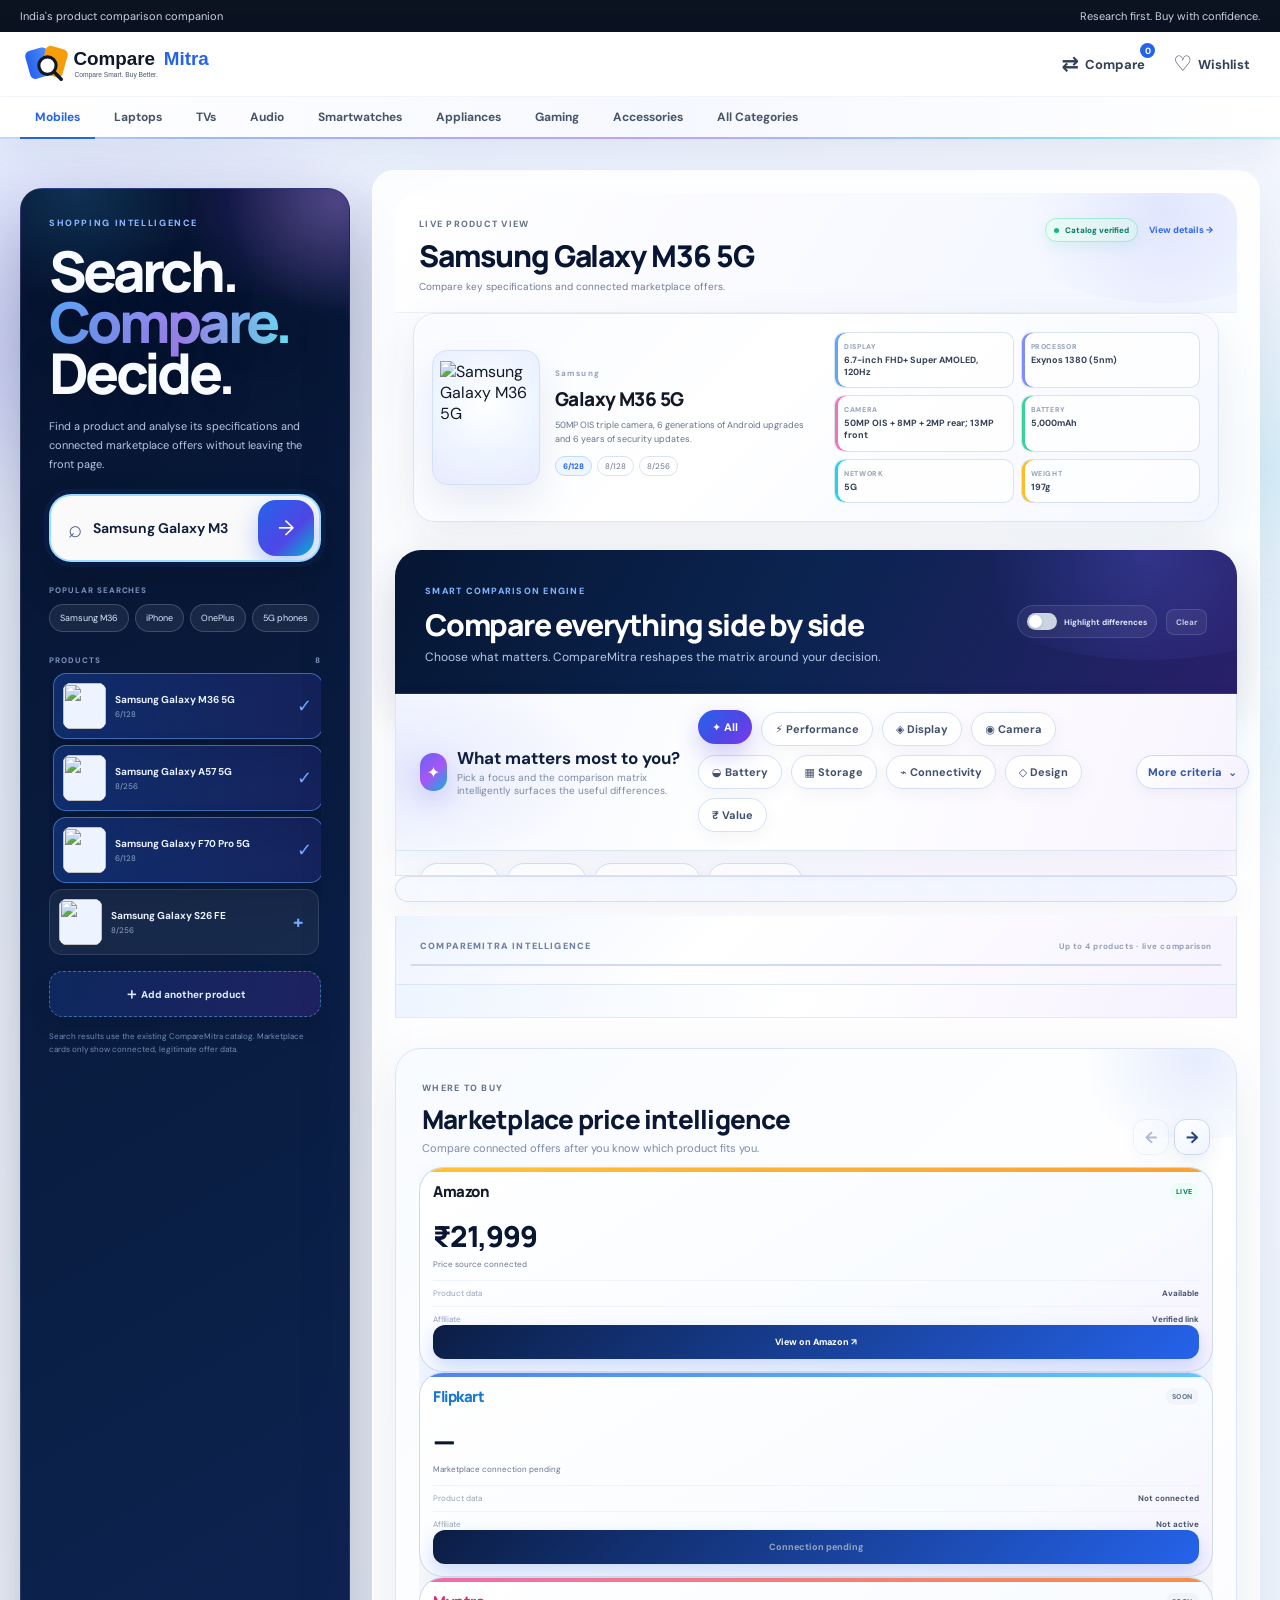
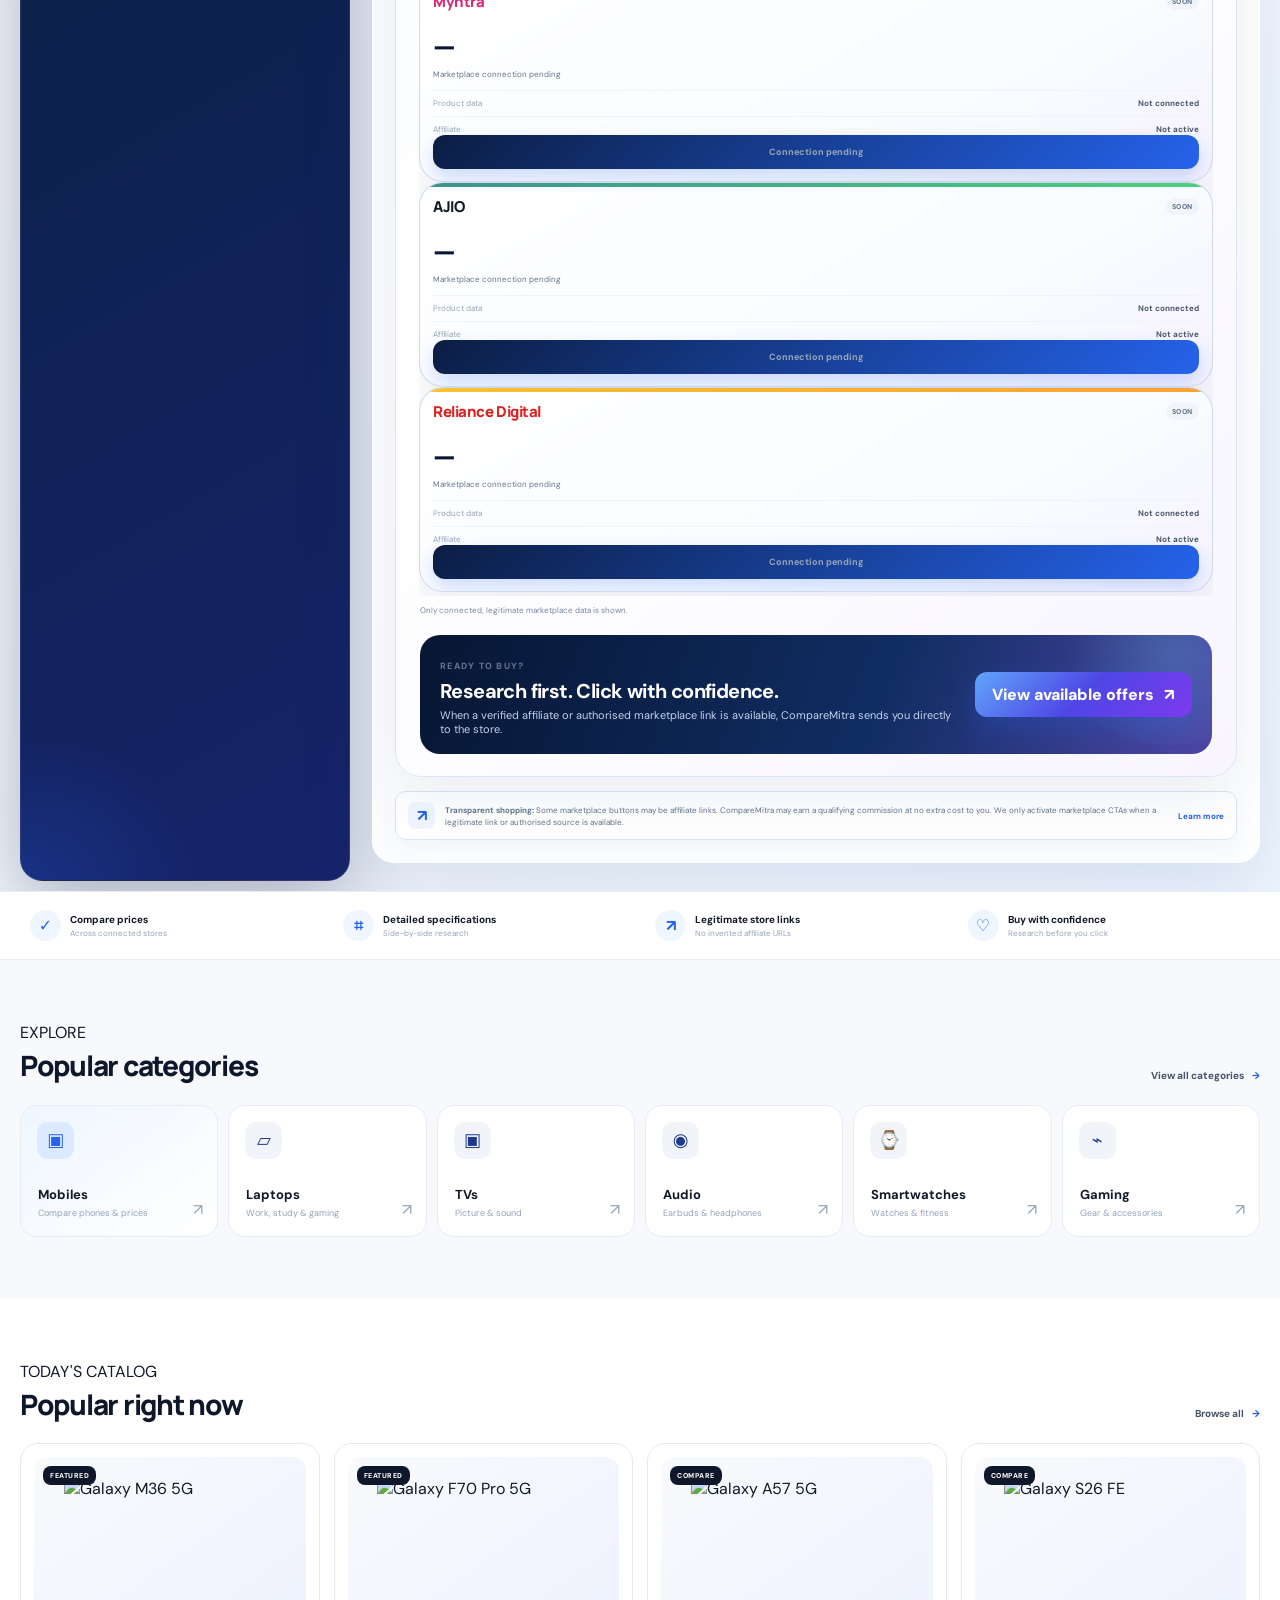
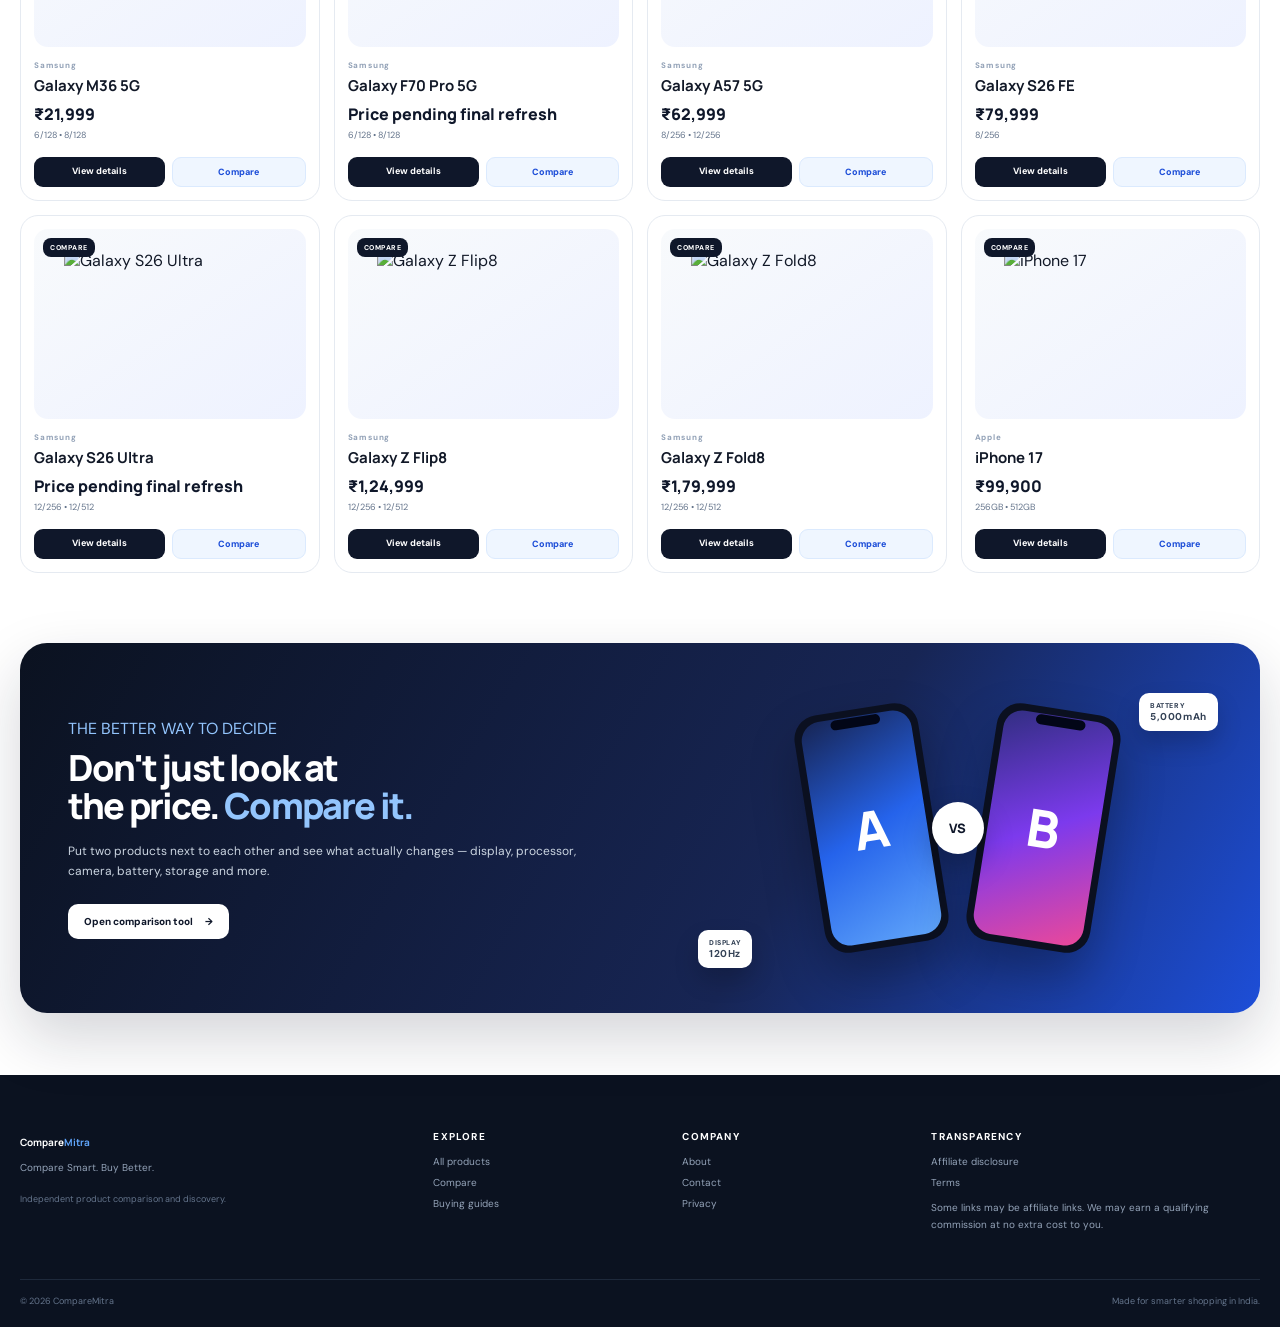
==== commit 6ecb0888: "Add files via upload" ====
--- a/index.html
+++ b/index.html
@@ -75,9 +75,9 @@
           <button class="smart-filter" data-filter="network">5G & Network</button>
           <button class="smart-filter" data-filter="value">Value score</button>
         </div>
+        <div class="matrix-marketplace-rail" id="matrixMarketplaceRail" aria-label="Marketplace comparison rail"></div>
         <div class="matrix-stage">
           <div class="matrix-stage-top"><span>COMPAREMITRA INTELLIGENCE</span><span>Up to 4 products · live comparison</span></div>
-          <div class="matrix-marketplace-rail" id="matrixMarketplaceRail" aria-label="Marketplace price comparison"></div>
           <div class="comparison-table-wrap"><table class="comparison-matrix" id="comparisonMatrix"><thead></thead><tbody></tbody></table></div>
         </div>
         <div class="smart-insights smart-insights-after" id="smartInsights"></div>
@@ -85,8 +85,8 @@
 
       <section class="marketplace-section" id="marketplaceOffers">
         <div class="marketplace-head"><div><span class="panel-kicker">WHERE TO BUY</span><h3>Marketplace price intelligence</h3><p>Compare connected offers after you know which product fits you.</p></div><div class="marketplace-controls"><button id="marketPrev" aria-label="Previous stores">←</button><button id="marketNext" aria-label="Next stores">→</button></div></div>
-        <div class="marketplace-viewport"><div class="marketplace-track" id="marketplaceTrack"></div></div>
-        <div class="marketplace-footer"><span>Only connected, legitimate marketplace data is shown.</span><span class="store-dots" id="storeDots"></span></div>
+        <div class="marketplace-viewport"><div class="marketplace-matrix-wrap"><div class="marketplace-matrix" id="marketplaceTrack"></div></div></div>
+        <div class="marketplace-footer"><span>Only connected, legitimate marketplace data is shown.</span></div>
         <div class="buy-cta-panel"><div><span class="panel-kicker">READY TO BUY?</span><h3>Research first. Click with confidence.</h3><p>When a verified affiliate or authorised marketplace link is available, CompareMitra sends you directly to the store.</p></div><a class="buy-cta" id="bestStoreCta" href="#marketplaceOffers">View available offers <span>↗</span></a></div>
       </section>
       <div class="affiliate-disclosure"><span>↗</span><p><b>Transparent shopping:</b> Some marketplace buttons may be affiliate links. CompareMitra may earn a qualifying commission at no extra cost to you. We only activate marketplace CTAs when a legitimate link or authorised source is available.</p><a href="affiliate-disclosure.html">Learn more</a></div>
--- a/css/comparemmitra-home-v2.css
+++ b/css/comparemmitra-home-v2.css
@@ -646,3 +646,37 @@
 
 @media(max-width:1100px){.magical-filter{grid-template-columns:1fr}.filter-pills{justify-content:flex-start}.smart-insights{grid-template-columns:1fr 1fr}.buy-cta-panel{align-items:flex-start;flex-direction:column}}
 @media(max-width:700px){.smart-insights{grid-template-columns:1fr}.matrix-stage{padding:8px}.matrix-stage-top{display:none}.comparison-matrix{min-width:1050px!important}.comparison-matrix thead .product-col,.comparison-matrix tbody .matrix-data-row td{min-width:260px!important}.comparison-matrix thead th:first-child,.comparison-matrix tbody .matrix-data-row th{width:180px!important;min-width:180px!important}.marketplace-section{padding:20px 12px}.buy-cta-panel{padding:17px}.buy-cta{width:100%;justify-content:center}}
+
+
+/* V11 — horizontal marketplace rail + true product matrix */
+.matrix-stage{overflow:visible}
+.matrix-marketplace-rail{margin:0 0 14px;padding:12px 14px;border:1px solid rgba(75,96,190,.18);border-radius:18px;background:linear-gradient(100deg,rgba(246,249,255,.98),rgba(239,243,255,.92));box-shadow:0 10px 28px rgba(30,55,120,.06)}
+.matrix-marketplace-label{display:flex;align-items:baseline;justify-content:space-between;gap:12px;margin:0 2px 9px}
+.matrix-marketplace-label span{font-size:10px;font-weight:900;letter-spacing:.16em;color:#51618a}
+.matrix-marketplace-label small{font-size:10px;color:#8390ad}
+.matrix-marketplace-scroll{display:flex;gap:9px;overflow-x:auto;scrollbar-width:thin;padding-bottom:2px}
+.matrix-store{flex:0 0 180px;min-width:180px;padding:9px 10px;border:1px solid #dfe6f7;border-radius:13px;background:#fff;transition:transform .2s ease,box-shadow .2s ease,border-color .2s ease}
+.matrix-store:hover{transform:translateY(-2px);box-shadow:0 10px 24px rgba(25,55,130,.1)}
+.matrix-store.is-connected{border-color:#b9d8ff;box-shadow:inset 0 2px 0 #2e6cf6}
+.matrix-store-brand{display:flex;align-items:center;justify-content:space-between;gap:8px;margin-bottom:7px}
+.store-mark{font-weight:900;font-size:13px;letter-spacing:-.02em;color:#162344}
+.store-amazon{color:#111}.store-flipkart{color:#1773e8}.store-myntra{color:#e83c84}.store-ajio{color:#111}.store-reliance-digital{color:#1c4ca3}
+.matrix-store-brand i{font-style:normal;font-size:8px;font-weight:900;letter-spacing:.08em;padding:3px 6px;border-radius:999px;background:#f0f3f8;color:#8290a8}
+.matrix-store.is-connected .matrix-store-brand i{background:#e8fbf2;color:#07945a}
+.matrix-store-prices{display:grid;grid-template-columns:repeat(2,minmax(0,1fr));gap:6px}
+.matrix-store-prices span{min-width:0;padding:6px 7px;border-radius:9px;background:#f7f9fd}
+.matrix-store-prices b{display:block;font-size:11px;color:#17264a;white-space:nowrap;overflow:hidden;text-overflow:ellipsis}
+.matrix-store-prices small{display:block;margin-top:2px;font-size:7px;color:#8994ac;white-space:nowrap;overflow:hidden;text-overflow:ellipsis}
+.comparison-table-wrap{overflow:auto;max-width:100%;border-radius:0 0 20px 20px}
+.comparison-matrix{min-width:760px;width:100%;table-layout:fixed}
+.comparison-matrix .feature-col{width:180px;position:sticky;left:0;z-index:5}
+.comparison-matrix .product-col{min-width:210px}
+.comparison-matrix tbody th{position:sticky;left:0;z-index:3;background:rgba(248,250,255,.98)}
+.matrix-data-row td,.matrix-data-row th{height:58px}
+.matrix-data-row td{vertical-align:middle}
+.matrix-cell{display:flex;align-items:center;justify-content:space-between;gap:8px}
+.matrix-cell em{font-size:8px;font-style:normal;font-weight:900;letter-spacing:.08em;color:#008d61;background:#ddf8ed;padding:4px 6px;border-radius:999px;white-space:nowrap}
+.matrix-data-row.is-different td{background:rgba(246,249,255,.5)}
+.matrix-data-row.is-different td.is-best{background:linear-gradient(90deg,rgba(224,250,241,.92),rgba(245,255,251,.96))}
+.smart-insights-after{margin-top:14px}
+@media(max-width:900px){.matrix-marketplace-label{align-items:flex-start;flex-direction:column;gap:3px}.matrix-store{flex-basis:165px;min-width:165px}.comparison-matrix{min-width:720px}.comparison-matrix .feature-col{width:150px}.comparison-matrix .product-col{min-width:190px}}
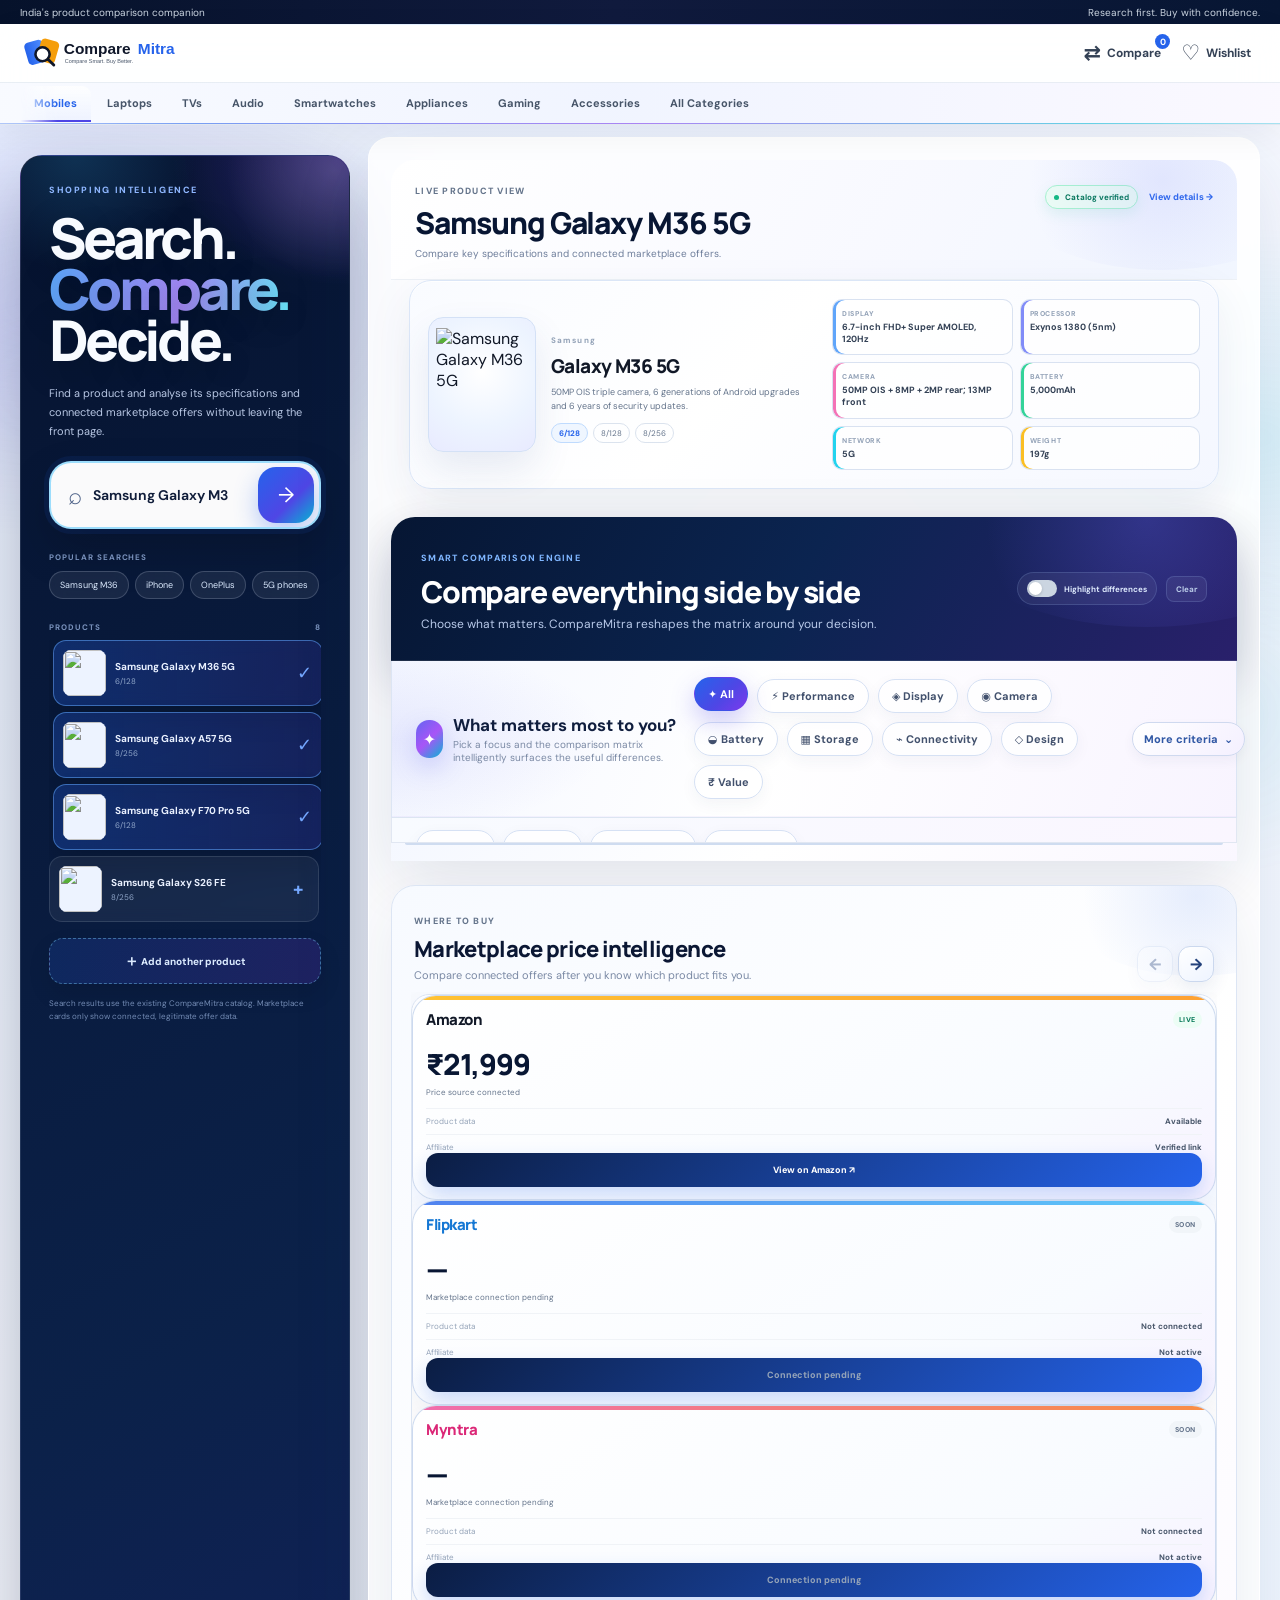
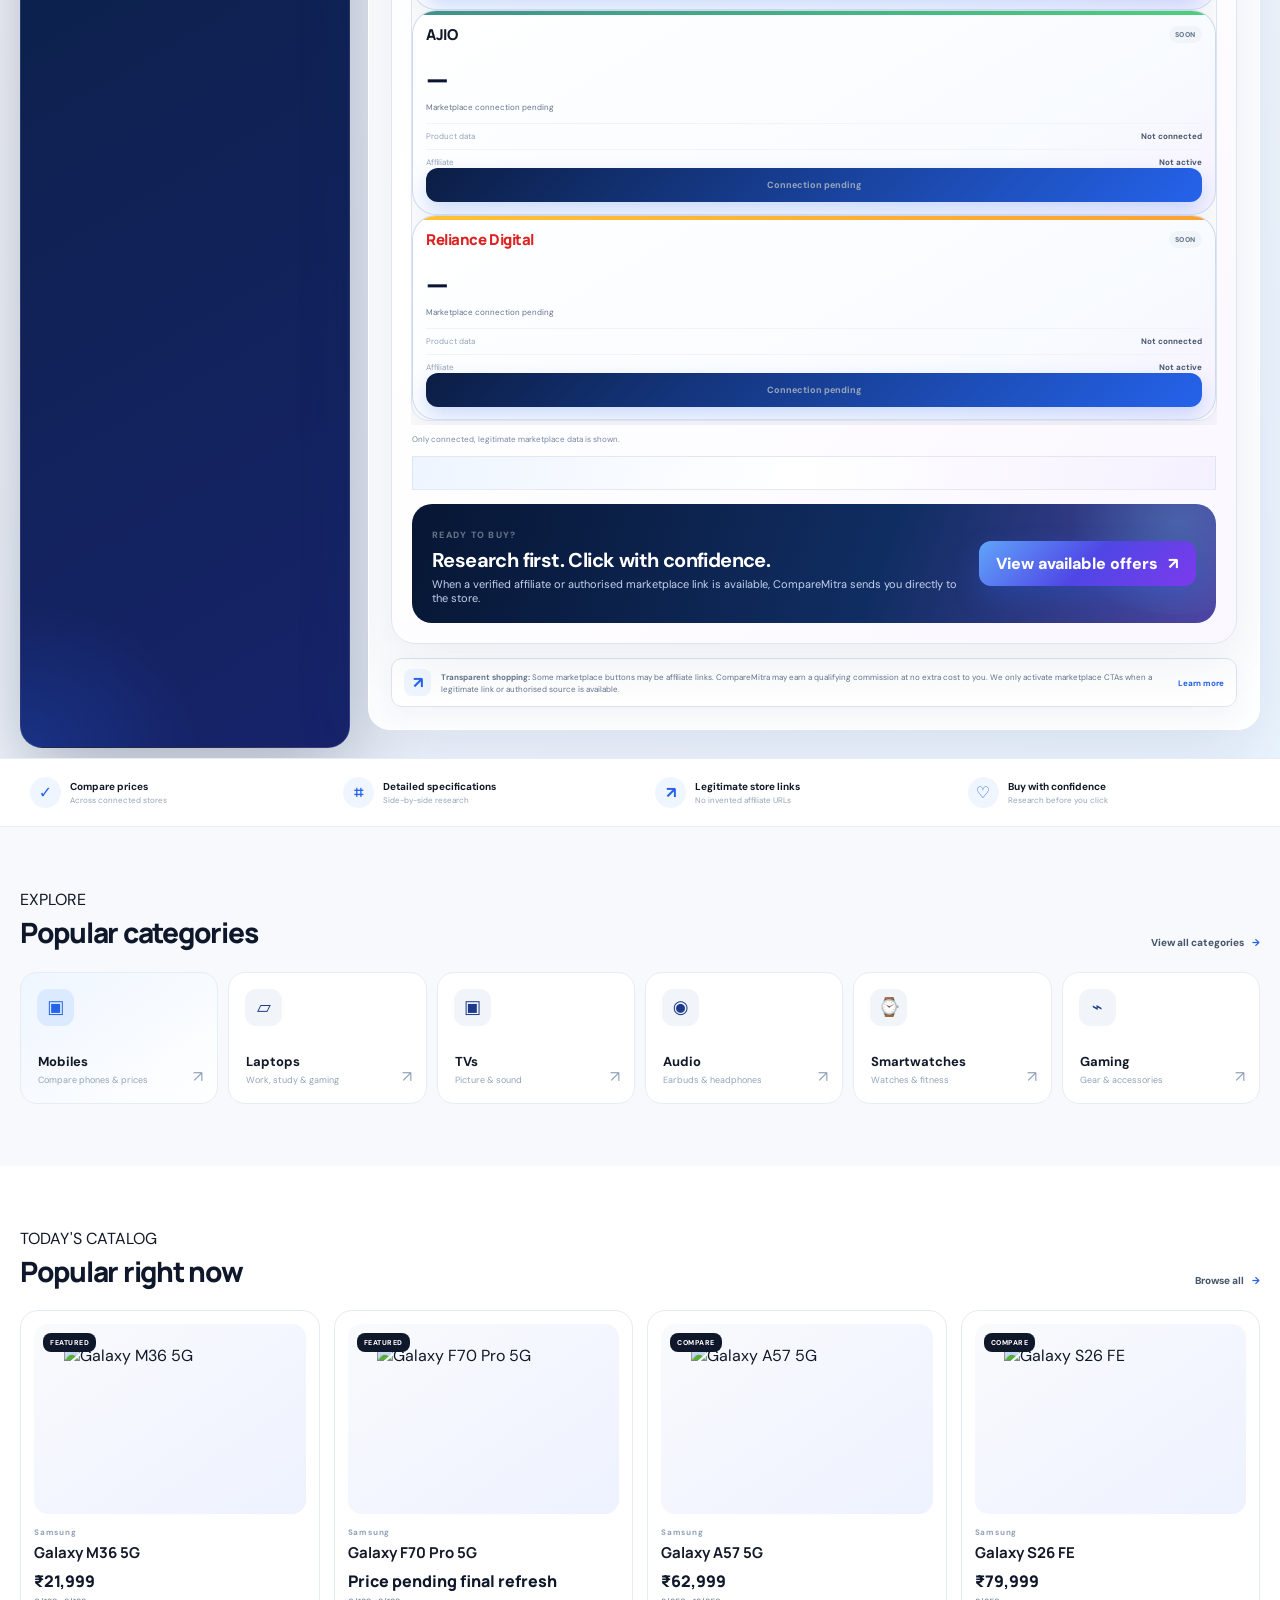
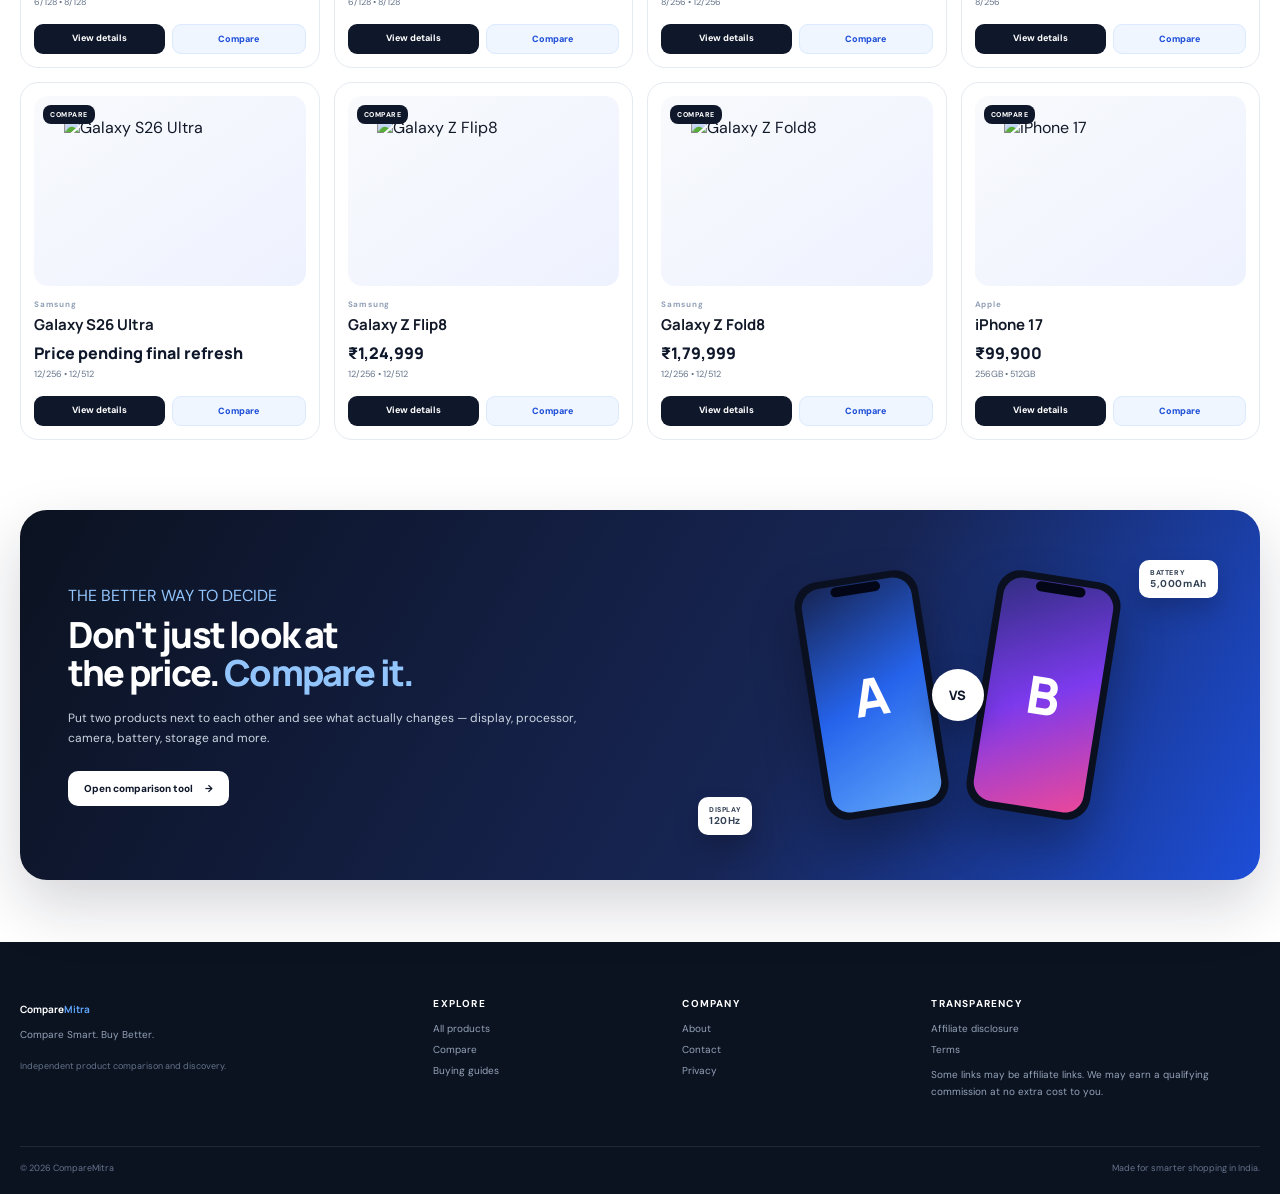
==== commit 761338ac: "Add files via upload" ====
--- a/index.html
+++ b/index.html
@@ -75,18 +75,17 @@
           <button class="smart-filter" data-filter="network">5G & Network</button>
           <button class="smart-filter" data-filter="value">Value score</button>
         </div>
-        <div class="matrix-marketplace-rail" id="matrixMarketplaceRail" aria-label="Marketplace comparison rail"></div>
         <div class="matrix-stage">
           <div class="matrix-stage-top"><span>COMPAREMITRA INTELLIGENCE</span><span>Up to 4 products · live comparison</span></div>
           <div class="comparison-table-wrap"><table class="comparison-matrix" id="comparisonMatrix"><thead></thead><tbody></tbody></table></div>
         </div>
-        <div class="smart-insights smart-insights-after" id="smartInsights"></div>
       </section>
 
       <section class="marketplace-section" id="marketplaceOffers">
         <div class="marketplace-head"><div><span class="panel-kicker">WHERE TO BUY</span><h3>Marketplace price intelligence</h3><p>Compare connected offers after you know which product fits you.</p></div><div class="marketplace-controls"><button id="marketPrev" aria-label="Previous stores">←</button><button id="marketNext" aria-label="Next stores">→</button></div></div>
         <div class="marketplace-viewport"><div class="marketplace-matrix-wrap"><div class="marketplace-matrix" id="marketplaceTrack"></div></div></div>
         <div class="marketplace-footer"><span>Only connected, legitimate marketplace data is shown.</span></div>
+        <div class="smart-insights smart-insights-after" id="smartInsights"></div>
         <div class="buy-cta-panel"><div><span class="panel-kicker">READY TO BUY?</span><h3>Research first. Click with confidence.</h3><p>When a verified affiliate or authorised marketplace link is available, CompareMitra sends you directly to the store.</p></div><a class="buy-cta" id="bestStoreCta" href="#marketplaceOffers">View available offers <span>↗</span></a></div>
       </section>
       <div class="affiliate-disclosure"><span>↗</span><p><b>Transparent shopping:</b> Some marketplace buttons may be affiliate links. CompareMitra may earn a qualifying commission at no extra cost to you. We only activate marketplace CTAs when a legitimate link or authorised source is available.</p><a href="affiliate-disclosure.html">Learn more</a></div>
--- a/css/comparemmitra-home-v2.css
+++ b/css/comparemmitra-home-v2.css
@@ -680,3 +680,53 @@
 .matrix-data-row.is-different td.is-best{background:linear-gradient(90deg,rgba(224,250,241,.92),rgba(245,255,251,.96))}
 .smart-insights-after{margin-top:14px}
 @media(max-width:900px){.matrix-marketplace-label{align-items:flex-start;flex-direction:column;gap:3px}.matrix-store{flex-basis:165px;min-width:165px}.comparison-matrix{min-width:720px}.comparison-matrix .feature-col{width:150px}.comparison-matrix .product-col{min-width:190px}}
+
+/* V12 — compact cinematic shell + matrix-first experience */
+:root{--cm-indigo:#4f46e5;--cm-cyan:#06b6d4;--cm-violet:#7c3aed;--cm-deep:#071633}
+.top-strip{height:24px!important;background:linear-gradient(90deg,#06122b,#101a3d 48%,#071633)!important;position:relative;overflow:hidden}
+.top-strip:after{content:"";position:absolute;inset:0;background:linear-gradient(100deg,transparent 10%,rgba(96,165,250,.18) 35%,rgba(124,58,237,.16) 52%,transparent 78%);transform:translateX(-80%);animation:cmTopSweep 11s ease-in-out infinite;pointer-events:none}
+.top-strip-inner{font-size:10px!important;position:relative;z-index:1}
+@keyframes cmTopSweep{0%,65%{transform:translateX(-90%)}85%,100%{transform:translateX(90%)}}
+.site-header{background:rgba(255,255,255,.90)!important;box-shadow:0 10px 35px rgba(15,23,42,.055)!important}
+.header-main{height:58px!important;gap:18px!important;position:relative}
+.header-main:before{content:"";position:absolute;left:20%;right:10%;top:0;height:1px;background:linear-gradient(90deg,transparent,#93c5fd,#a78bfa,transparent);opacity:.5}
+.brand{min-width:180px!important}.brand img{width:168px!important;max-height:46px!important}
+.header-search{display:none!important}
+.header-actions{gap:2px!important}.header-action{padding:7px 9px!important;font-size:12px!important;border-radius:10px!important}
+.category-nav{height:42px!important;border-top:1px solid rgba(226,232,240,.7)!important;background:linear-gradient(90deg,rgba(248,250,255,.96),rgba(240,244,255,.96) 48%,rgba(250,248,255,.96))!important;position:relative!important}
+.nav-inner{height:42px!important;gap:2px!important;mask-image:linear-gradient(90deg,transparent 0,#000 3%,#000 97%,transparent 100%)}
+.nav-inner a{padding:10px 14px!important;font-size:11px!important;border-bottom:2px solid transparent!important;transition:transform .2s ease,color .2s ease,background .2s ease!important;border-radius:9px 9px 0 0}
+.nav-inner a:hover{transform:translateY(-1px);background:rgba(255,255,255,.65)!important}.nav-inner a.active{background:linear-gradient(180deg,rgba(255,255,255,.8),rgba(235,241,255,.7))!important;color:#2563eb!important;border-bottom-color:#4f46e5!important}
+.category-nav:after{height:1px!important;opacity:.6!important;animation:cmRail 9s linear infinite!important}
+.dashboard-section{padding-top:12px!important;background:radial-gradient(circle at 76% 8%,rgba(96,165,250,.12),transparent 24%),radial-gradient(circle at 45% 0%,rgba(124,58,237,.07),transparent 22%)}
+.dashboard-shell{gap:18px!important}
+
+/* Keep the filter and matrix visually continuous: no card stack. */
+.smart-compare-card{border-radius:24px!important;background:linear-gradient(180deg,#fff,#f9fbff)!important;box-shadow:0 24px 70px rgba(20,42,90,.12)!important;overflow:visible!important}
+.smart-compare-head{border-radius:24px 24px 0 0!important}
+.magical-filter{border-bottom:1px solid #dce5f2!important;box-shadow:inset 0 -1px 0 rgba(124,58,237,.05)!important}
+.matrix-marketplace-rail{margin:0!important;border:0!important;border-radius:0!important;padding:10px 18px 9px!important;background:linear-gradient(90deg,#f7faff,#fff 45%,#faf7ff)!important;box-shadow:inset 0 -1px 0 #e2e8f4!important}
+.matrix-marketplace-label{margin:0 0 7px!important;align-items:center!important}.matrix-marketplace-label span{font-size:9px!important;color:#596a8f!important}.matrix-marketplace-label small{font-size:9px!important;color:#8b98b1!important}
+.matrix-store-tabs{display:flex;align-items:center;gap:8px;overflow-x:auto;scrollbar-width:none;padding:1px 0 3px}.matrix-store-tabs::-webkit-scrollbar{display:none}
+.matrix-store-tab{flex:0 0 auto;min-width:142px;height:36px;border:1px solid #dbe4f3;border-radius:11px;background:rgba(255,255,255,.88);display:flex;align-items:center;gap:9px;padding:0 10px;cursor:pointer;transition:transform .2s ease,border-color .2s ease,box-shadow .2s ease;background-image:linear-gradient(135deg,rgba(255,255,255,.95),rgba(247,249,255,.92))}
+.matrix-store-tab:hover{transform:translateY(-2px);border-color:#a9c5ff;box-shadow:0 9px 20px rgba(48,77,145,.10)}
+.matrix-store-tab.is-live{border-color:#b8d4ff;box-shadow:inset 0 2px 0 #3b82f6,0 5px 16px rgba(37,99,235,.07)}
+.matrix-store-tab .store-mark{font-size:11px!important;min-width:54px;text-align:left}.matrix-store-tab b{font-size:10px;color:#17264a;margin-left:auto}.matrix-store-tab i{font-style:normal;font-size:7px;font-weight:900;letter-spacing:.08em;color:#8b98ad;background:#f1f4f8;padding:3px 5px;border-radius:999px}.matrix-store-tab.is-live i{background:#e7faf1;color:#078957}
+.matrix-store-next{flex:0 0 36px;height:36px;border:1px solid #cfdcf0;border-radius:11px;background:linear-gradient(135deg,#fff,#eef4ff);color:#315dc4;font-weight:900;cursor:pointer;box-shadow:0 5px 14px rgba(40,69,130,.08)}
+.matrix-stage{padding:0 14px 16px!important;background:linear-gradient(135deg,#f5f8ff,#fff 44%,#faf7ff)!important;border:0!important}
+.matrix-stage-top{display:none!important}
+.smart-compare-card .comparison-table-wrap{margin:0!important;border-radius:0 0 20px 20px!important;box-shadow:0 18px 48px rgba(18,41,83,.11)!important}
+.comparison-matrix thead th{height:108px!important;background:linear-gradient(135deg,#081a3a,#17285e 55%,#28236e)!important;color:#fff!important}
+.comparison-matrix thead th:first-child{background:#071735!important;color:#bcd0f2!important}
+.comparison-matrix tbody .matrix-section-row th{background:linear-gradient(100deg,#10295a,#1e3f82 58%,#332a78)!important}
+.comparison-matrix tbody .matrix-data-row td{font-size:13px!important;height:64px!important}
+.comparison-matrix tbody .matrix-data-row th{font-size:11px!important}
+.smart-insights-after{margin:12px 0 0!important;border-top:1px solid #e2e8f3!important}
+
+/* Marketplace buying section becomes a clean matrix, not a card carousel. */
+.marketplace-section{margin-top:24px!important;padding:22px 20px 20px!important;border-radius:24px!important;background:linear-gradient(135deg,#f7faff,#fff 46%,#faf7ff)!important}
+.marketplace-head h3{font-size:22px!important}.marketplace-viewport{overflow-x:auto!important;scrollbar-width:thin}.marketplace-matrix{min-width:780px;border:1px solid #dbe4f2;border-radius:18px;overflow:hidden;background:#fff;box-shadow:0 16px 40px rgba(20,44,90,.08)}
+.marketplace-grid-row{display:grid;grid-template-columns:150px repeat(5,minmax(130px,1fr));min-width:780px}.marketplace-grid-head{background:linear-gradient(100deg,#091b3d,#1d3471 60%,#33276d);color:#fff}.marketplace-feature,.marketplace-store-head,.marketplace-grid-cell{padding:12px 13px;border-right:1px solid #e4eaf3;border-bottom:1px solid #e8edf5;font-size:11px}.marketplace-feature{font-weight:800;color:#60708f;background:#f8faff}.marketplace-grid-head .marketplace-feature{color:#c5d5f2;background:transparent}.marketplace-store-head{display:flex;align-items:center;justify-content:center;font-weight:900}.marketplace-grid-cell{text-align:center;color:#273858;font-weight:650;background:#fff}.marketplace-grid-row:last-child>*{border-bottom:0}.marketplace-grid-row>*:last-child{border-right:0}.marketplace-inline-cta{display:inline-flex;align-items:center;justify-content:center;padding:7px 11px;border-radius:9px;background:linear-gradient(135deg,#2563eb,#4f46e5);color:#fff;font-size:10px;font-weight:850;box-shadow:0 7px 18px rgba(37,99,235,.18)}.marketplace-muted{font-size:9px;color:#9aa6ba}.marketplace-footer{margin-top:9px!important}.buy-cta-panel{margin-top:14px!important}
+
+@media(max-width:900px){.header-main{height:56px!important}.brand img{width:150px!important}.category-nav,.nav-inner{height:40px!important}.nav-inner a{padding:9px 11px!important}.matrix-store-tab{min-width:132px}.matrix-stage{padding:0 8px 10px!important}.comparison-matrix{min-width:900px!important}.marketplace-grid-row{grid-template-columns:120px repeat(5,minmax(125px,1fr))}}
+@media(max-width:700px){.top-strip-inner span:last-child{display:none}.header-main{height:54px!important}.brand img{width:138px!important}.header-actions .header-action{padding:6px!important}.category-nav,.nav-inner{height:38px!important}.nav-inner a{padding:8px 10px!important;font-size:10px!important}.dashboard-section{padding-top:8px!important}.matrix-marketplace-rail{padding:9px 10px 8px!important}.matrix-marketplace-label small{display:none}.smart-compare-head{padding:18px!important}.smart-compare-head h3{font-size:25px!important}.smart-compare-card .comparison-table-wrap{border-radius:0 0 16px 16px!important}.comparison-matrix{min-width:920px!important}.marketplace-section{padding:18px 10px!important}.marketplace-matrix{min-width:780px}}
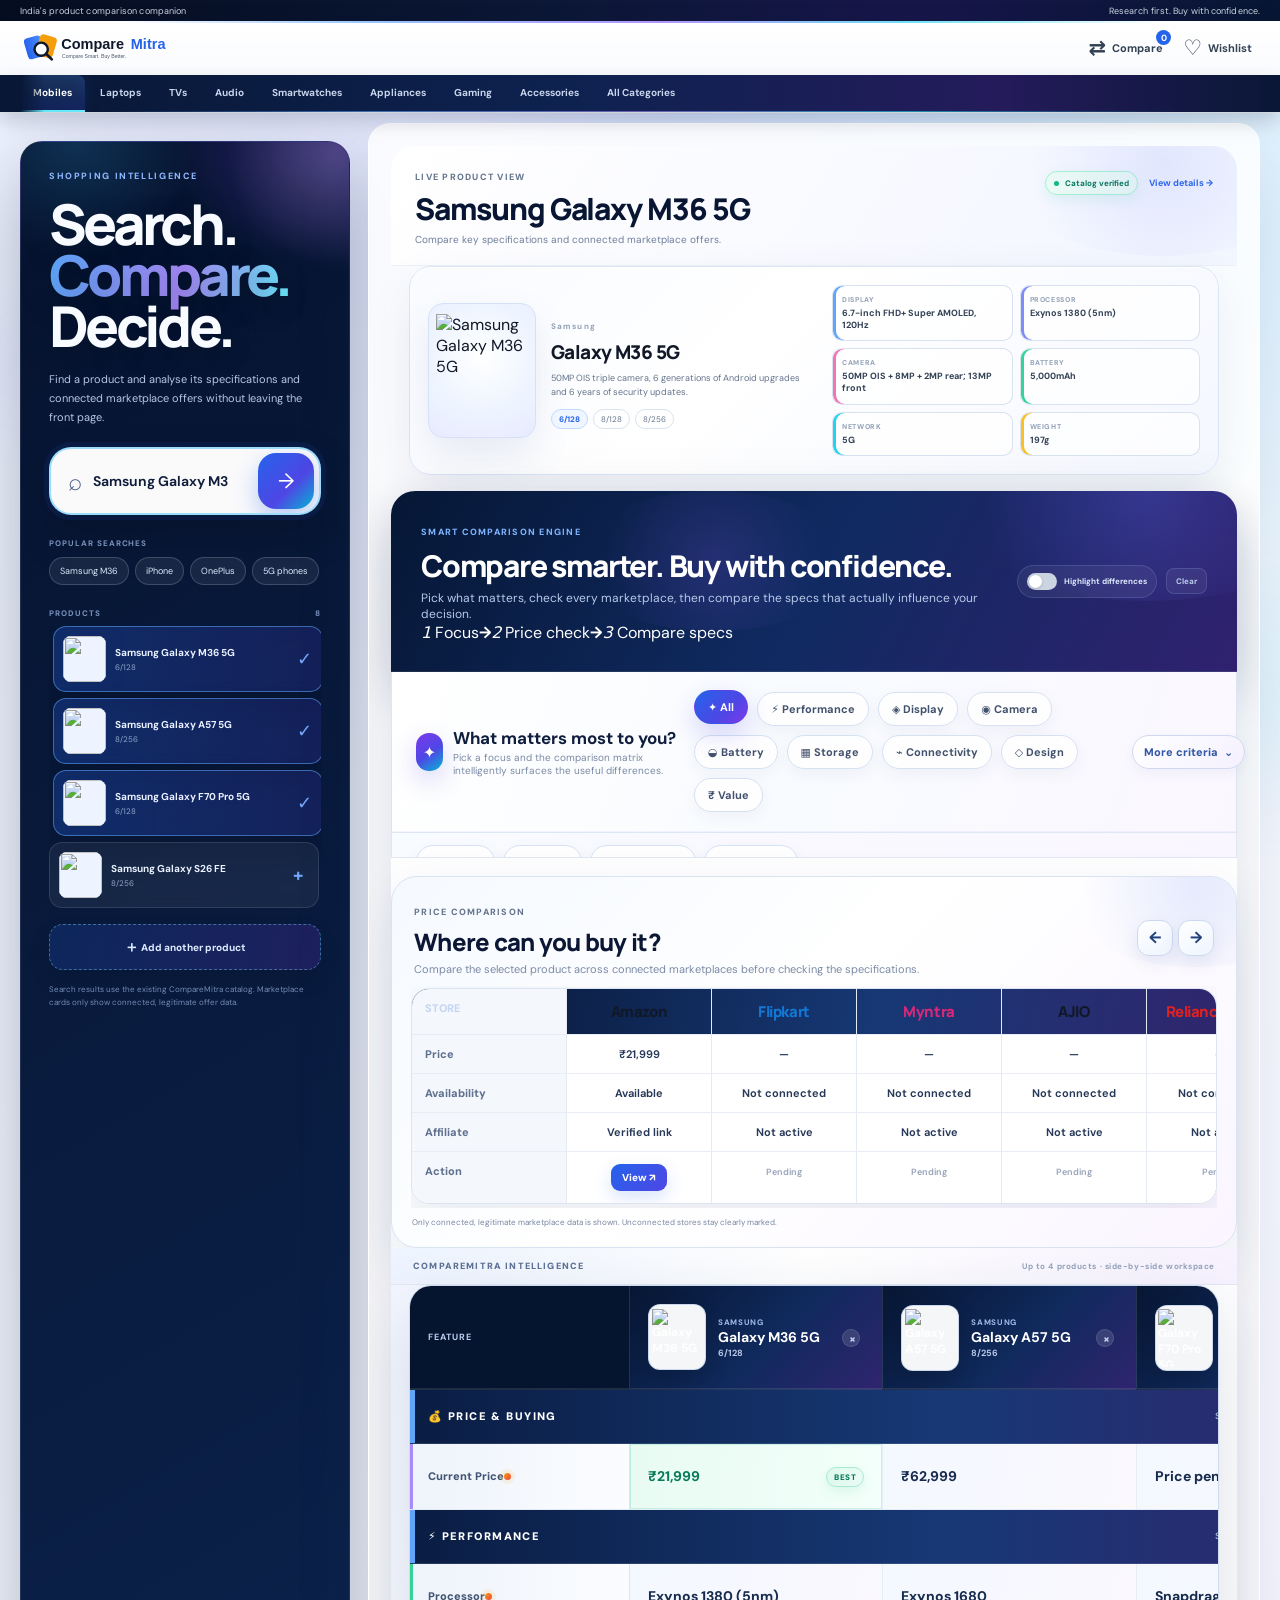
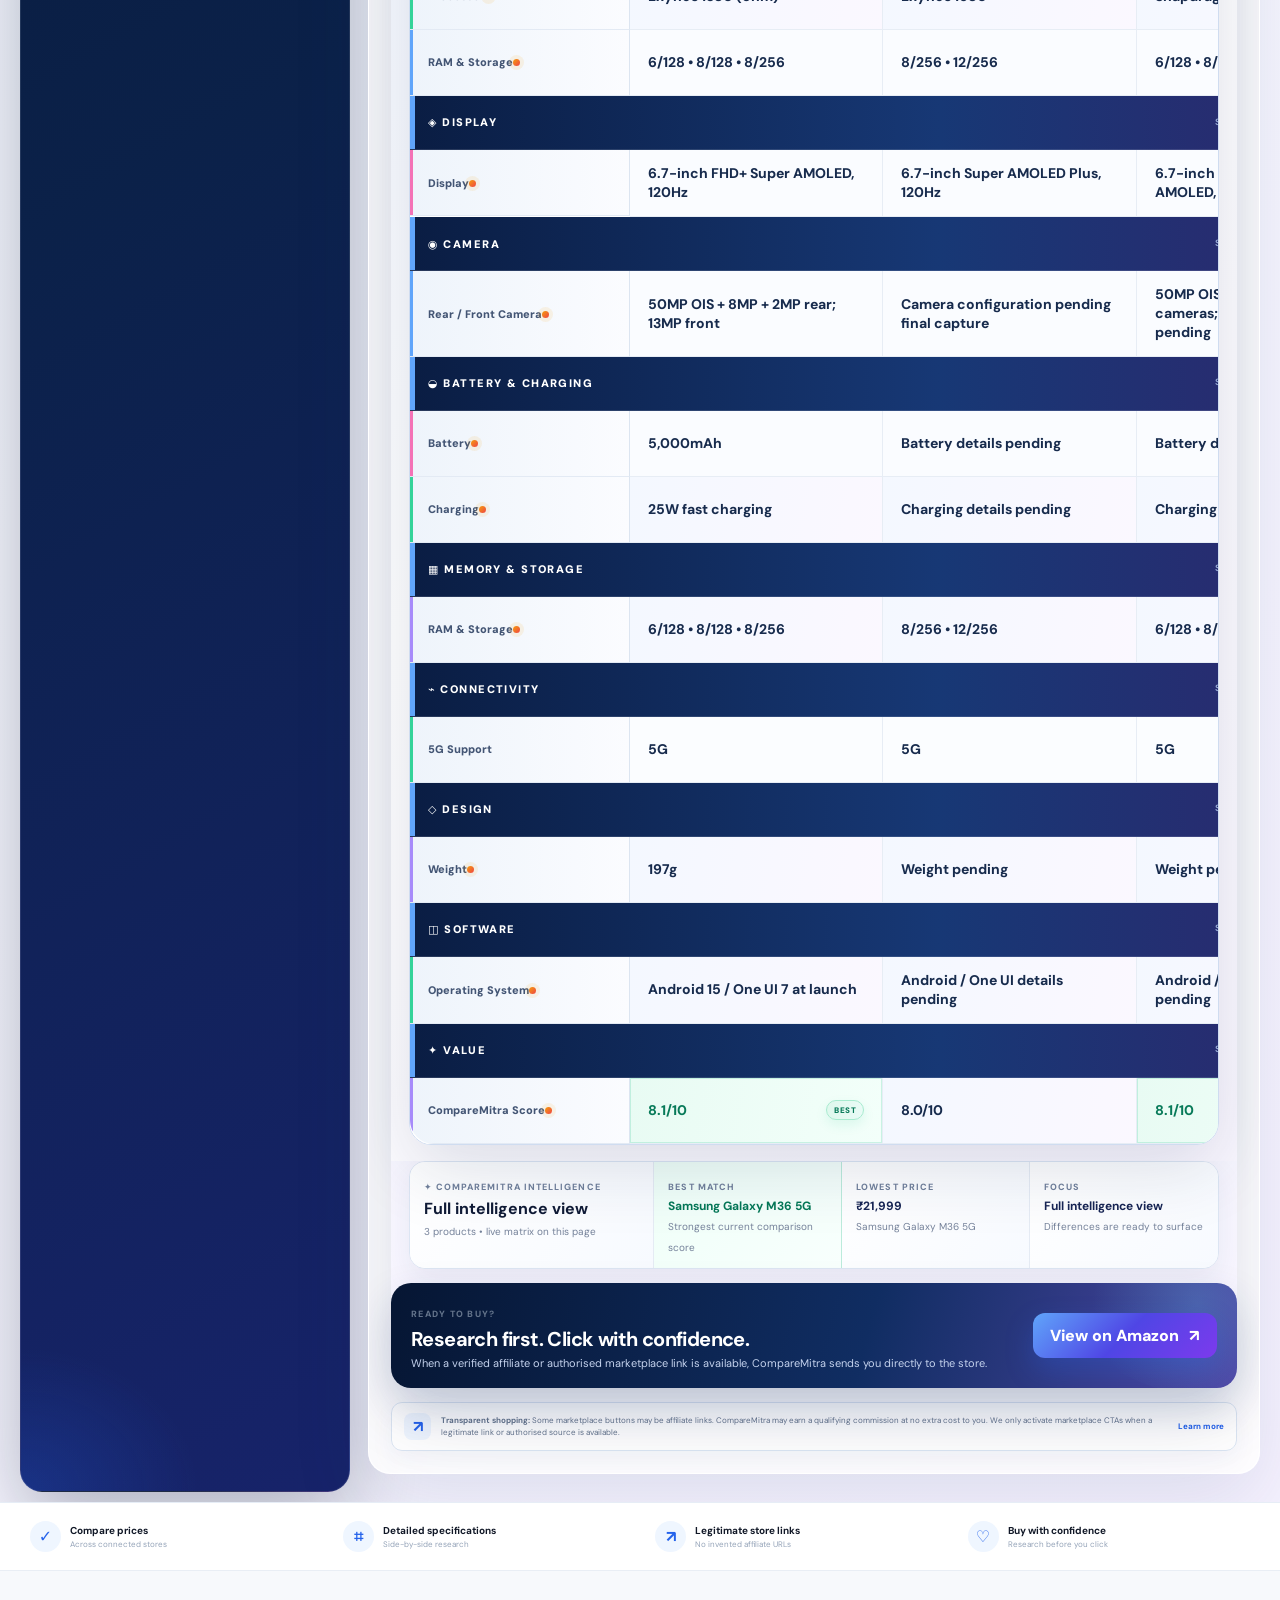
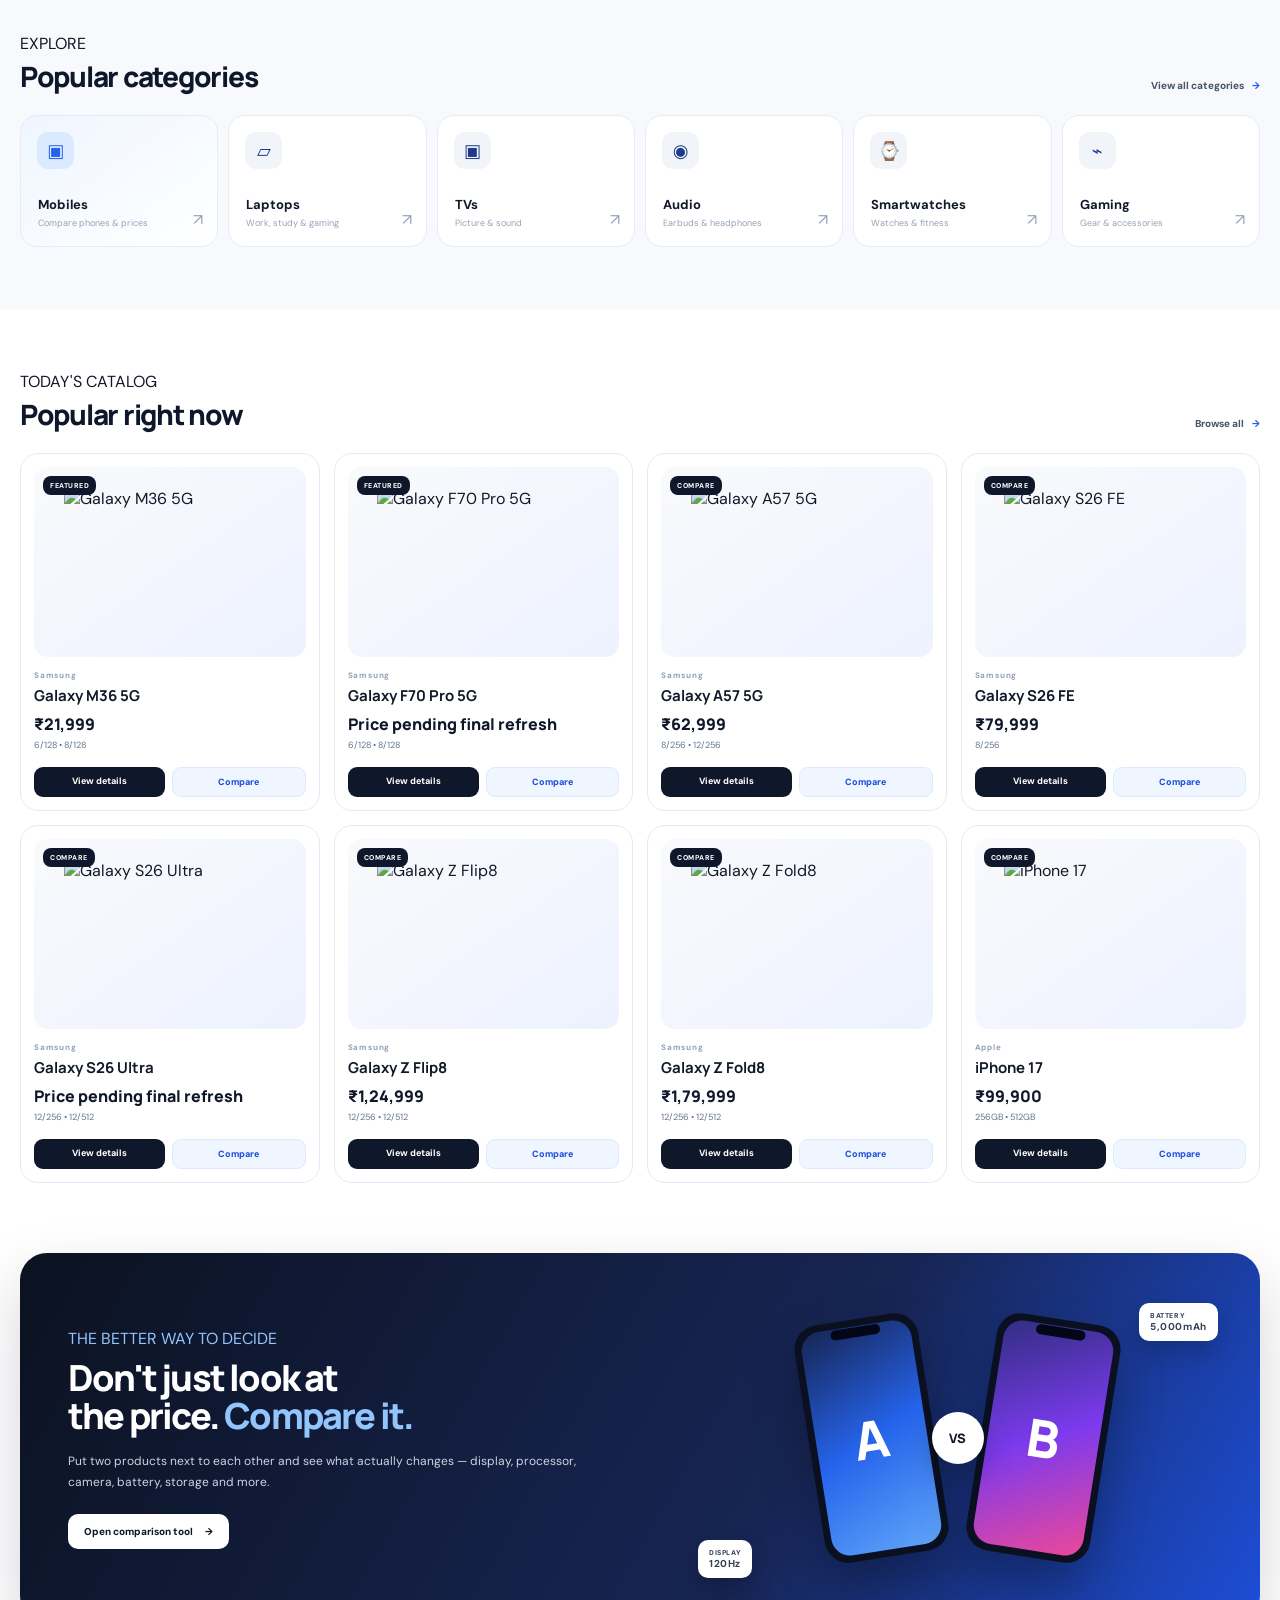
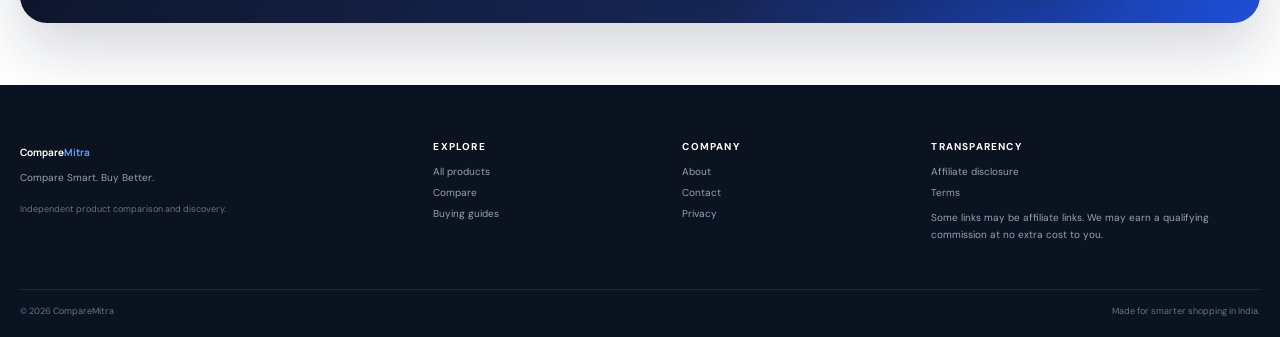
==== commit ca86ea21: "Add files via upload" ====
--- a/index.html
+++ b/index.html
@@ -51,7 +51,7 @@
 
       <section class="smart-compare-card cinematic-comparison" id="smartComparison">
         <div class="smart-compare-head">
-          <div><span class="panel-kicker">SMART COMPARISON ENGINE</span><h3>Compare everything side by side</h3><p>Choose what matters. CompareMitra reshapes the matrix around your decision.</p></div>
+          <div><span class="panel-kicker">SMART COMPARISON ENGINE</span><h3>Compare smarter. Buy with confidence.</h3><p>Pick what matters, check every marketplace, then compare the specs that actually influence your decision.</p><div class="compare-steps"><span class="step-active"><i>1</i> Focus</span><b>→</b><span><i>2</i> Price check</span><b>→</b><span><i>3</i> Compare specs</span></div></div>
           <div class="smart-compare-actions"><label class="difference-toggle"><input type="checkbox" id="highlightDifferences"><span></span> Highlight differences</label><button id="clearComparison" class="clear-compare">Clear</button></div>
         </div>
         <div class="smart-filter-bar magical-filter" id="smartFilterBar" aria-label="Comparison filters">
@@ -75,19 +75,21 @@
           <button class="smart-filter" data-filter="network">5G & Network</button>
           <button class="smart-filter" data-filter="value">Value score</button>
         </div>
+      <section class="marketplace-section marketplace-first" id="marketplaceOffers">
+        <div class="marketplace-head"><div><span class="panel-kicker">PRICE COMPARISON</span><h3>Where can you buy it?</h3><p>Compare the selected product across connected marketplaces before checking the specifications.</p></div><div class="marketplace-controls"><button id="marketPrev" aria-label="Previous stores">←</button><button id="marketNext" aria-label="Next stores">→</button></div></div>
+        <div class="marketplace-viewport"><div class="marketplace-matrix-wrap"><div class="marketplace-matrix" id="marketplaceTrack"></div></div></div>
+        <div class="marketplace-footer"><span>Only connected, legitimate marketplace data is shown. Unconnected stores stay clearly marked.</span></div>
+      </section>
+
         <div class="matrix-stage">
-          <div class="matrix-stage-top"><span>COMPAREMITRA INTELLIGENCE</span><span>Up to 4 products · live comparison</span></div>
+          <div class="matrix-stage-top"><span>COMPAREMITRA INTELLIGENCE</span><span>Up to 4 products · side-by-side workspace</span></div>
           <div class="comparison-table-wrap"><table class="comparison-matrix" id="comparisonMatrix"><thead></thead><tbody></tbody></table></div>
         </div>
-      </section>
-
-      <section class="marketplace-section" id="marketplaceOffers">
-        <div class="marketplace-head"><div><span class="panel-kicker">WHERE TO BUY</span><h3>Marketplace price intelligence</h3><p>Compare connected offers after you know which product fits you.</p></div><div class="marketplace-controls"><button id="marketPrev" aria-label="Previous stores">←</button><button id="marketNext" aria-label="Next stores">→</button></div></div>
-        <div class="marketplace-viewport"><div class="marketplace-matrix-wrap"><div class="marketplace-matrix" id="marketplaceTrack"></div></div></div>
-        <div class="marketplace-footer"><span>Only connected, legitimate marketplace data is shown.</span></div>
         <div class="smart-insights smart-insights-after" id="smartInsights"></div>
         <div class="buy-cta-panel"><div><span class="panel-kicker">READY TO BUY?</span><h3>Research first. Click with confidence.</h3><p>When a verified affiliate or authorised marketplace link is available, CompareMitra sends you directly to the store.</p></div><a class="buy-cta" id="bestStoreCta" href="#marketplaceOffers">View available offers <span>↗</span></a></div>
       </section>
+
+
       <div class="affiliate-disclosure"><span>↗</span><p><b>Transparent shopping:</b> Some marketplace buttons may be affiliate links. CompareMitra may earn a qualifying commission at no extra cost to you. We only activate marketplace CTAs when a legitimate link or authorised source is available.</p><a href="affiliate-disclosure.html">Learn more</a></div>
 
     </section>
--- a/css/comparemmitra-home-v2.css
+++ b/css/comparemmitra-home-v2.css
@@ -730,3 +730,56 @@
 
 @media(max-width:900px){.header-main{height:56px!important}.brand img{width:150px!important}.category-nav,.nav-inner{height:40px!important}.nav-inner a{padding:9px 11px!important}.matrix-store-tab{min-width:132px}.matrix-stage{padding:0 8px 10px!important}.comparison-matrix{min-width:900px!important}.marketplace-grid-row{grid-template-columns:120px repeat(5,minmax(125px,1fr))}}
 @media(max-width:700px){.top-strip-inner span:last-child{display:none}.header-main{height:54px!important}.brand img{width:138px!important}.header-actions .header-action{padding:6px!important}.category-nav,.nav-inner{height:38px!important}.nav-inner a{padding:8px 10px!important;font-size:10px!important}.dashboard-section{padding-top:8px!important}.matrix-marketplace-rail{padding:9px 10px 8px!important}.matrix-marketplace-label small{display:none}.smart-compare-head{padding:18px!important}.smart-compare-head h3{font-size:25px!important}.smart-compare-card .comparison-table-wrap{border-radius:0 0 16px 16px!important}.comparison-matrix{min-width:920px!important}.marketplace-section{padding:18px 10px!important}.marketplace-matrix{min-width:780px}}
+
+
+/* V13 — cinematic compact shell + table-first comparison */
+:root{--v13-blue:#2563eb;--v13-indigo:#4f46e5;--v13-violet:#7c3aed;--v13-cyan:#06b6d4;--v13-ink:#071633}
+.top-strip{height:21px!important;background:linear-gradient(90deg,#050d20 0%,#0b1735 42%,#17164a 72%,#071633 100%)!important}
+.top-strip-inner{font-size:9px!important;letter-spacing:.01em}
+.site-header{background:linear-gradient(180deg,rgba(255,255,255,.96),rgba(247,249,255,.93))!important;border-bottom:1px solid rgba(148,163,184,.22)!important;box-shadow:0 8px 30px rgba(10,28,67,.08)!important}
+.header-main{height:54px!important;gap:14px!important}
+.header-main:before{left:8%;right:8%;height:2px;background:linear-gradient(90deg,transparent,#60a5fa 24%,#8b5cf6 52%,#22d3ee 76%,transparent)!important;opacity:.65!important;filter:blur(.2px)}
+.brand img{width:158px!important;max-height:42px!important}
+.header-actions{gap:4px!important}.header-action{font-size:11px!important;padding:6px 8px!important}.header-action:hover{background:linear-gradient(135deg,#eef5ff,#f4efff)!important;color:#1d3b7a!important}
+.category-nav{height:37px!important;background:linear-gradient(90deg,#081735,#0e2250 45%,#241b5b 78%,#0a1736)!important;border-top:0!important;position:relative!important;box-shadow:0 7px 20px rgba(8,23,53,.14)!important}
+.nav-inner{height:37px!important;mask-image:linear-gradient(90deg,transparent 0,#000 2%,#000 97%,transparent 100%)!important}
+.nav-inner a{height:37px!important;display:flex!important;align-items:center!important;padding:0 13px!important;color:#c8d5ec!important;border-bottom:2px solid transparent!important;border-radius:8px 8px 0 0!important;font-size:10px!important;transition:transform .22s ease,background .22s ease,color .22s ease,box-shadow .22s ease!important}
+.nav-inner a:hover{color:#fff!important;background:linear-gradient(180deg,rgba(255,255,255,.09),rgba(255,255,255,.02))!important;transform:translateY(-1px)!important}
+.nav-inner a.active{color:#fff!important;background:linear-gradient(180deg,rgba(96,165,250,.22),rgba(79,70,229,.12))!important;border-bottom-color:#67e8f9!important;box-shadow:inset 0 -7px 18px rgba(37,99,235,.12),0 0 18px rgba(96,165,250,.08)!important}
+.category-nav:after{content:"";position:absolute;left:8%;right:8%;bottom:0;height:1px;background:linear-gradient(90deg,transparent,#60a5fa,#a78bfa,#22d3ee,transparent);opacity:.55;animation:cmV13Rail 7s ease-in-out infinite alternate}
+@keyframes cmV13Rail{0%{transform:translateX(-4%);opacity:.35}100%{transform:translateX(4%);opacity:.75}}
+.dashboard-section{padding-top:10px!important;background:radial-gradient(circle at 84% 4%,rgba(34,211,238,.12),transparent 20%),radial-gradient(circle at 52% 0%,rgba(99,102,241,.12),transparent 24%),linear-gradient(135deg,#eef4ff,#f8f9ff 48%,#f6f2ff)!important}
+.smart-compare-card{margin-top:16px!important;border-radius:26px!important;background:linear-gradient(180deg,#ffffff 0%,#fbfcff 54%,#f7f5ff 100%)!important;box-shadow:0 28px 80px rgba(20,42,90,.14)!important}
+.smart-compare-head{background:linear-gradient(120deg,#061735 0%,#102a61 50%,#30216f 100%)!important;min-height:118px!important;position:relative!important;overflow:hidden!important}
+.smart-compare-head:before{content:"";position:absolute;width:360px;height:200px;right:-100px;top:-100px;border-radius:50%;background:radial-gradient(circle,rgba(34,211,238,.18),transparent 68%);animation:v13Glow 8s ease-in-out infinite alternate}
+.smart-compare-head:after{content:"";position:absolute;width:280px;height:140px;left:48%;bottom:-100px;border-radius:50%;background:radial-gradient(circle,rgba(139,92,246,.18),transparent 70%);animation:v13Glow2 9s ease-in-out infinite alternate}
+@keyframes v13Glow{from{transform:translate3d(-10px,0,0)}to{transform:translate3d(18px,10px,0)}}
+@keyframes v13Glow2{from{transform:translateX(-8px)}to{transform:translateX(16px)}}
+.smart-compare-head>*{position:relative;z-index:2}
+.magical-filter{background:linear-gradient(110deg,#fff 0%,#f8fbff 50%,#fbf7ff 100%)!important;border-bottom:1px solid #dfe7f3!important;min-height:112px!important;padding:20px 24px!important}
+.filter-intro{max-width:330px!important}.filter-spark{background:linear-gradient(145deg,#7c3aed,#4f46e5 52%,#06b6d4)!important;color:#fff!important;box-shadow:0 10px 26px rgba(79,70,229,.22)!important}
+.smart-filter{transition:transform .2s ease,box-shadow .2s ease,border-color .2s ease,background .2s ease!important}.smart-filter:hover{transform:translateY(-2px)!important;box-shadow:0 10px 22px rgba(55,84,150,.10)!important}.smart-filter.active{background:linear-gradient(135deg,#2563eb,#4f46e5 62%,#7c3aed)!important;color:#fff!important;border-color:transparent!important;box-shadow:0 10px 26px rgba(79,70,229,.22)!important}
+/* No marketplace strip between the filter and matrix: the table is the hero. */
+.matrix-stage{padding:0 0 16px!important;background:linear-gradient(135deg,#f2f6ff,#fff 42%,#faf7ff)!important;border:0!important}
+.matrix-stage-top{display:flex!important;padding:12px 22px!important;background:linear-gradient(90deg,#edf4ff,#fff,#f7f2ff)!important;border-bottom:1px solid #e2e9f4!important;color:#5e7194!important}
+.smart-compare-card .comparison-table-wrap{margin:0 18px!important;border:1px solid #cfdcf0!important;border-radius:22px!important;overflow:auto!important;box-shadow:0 24px 70px rgba(18,41,83,.14)!important;background:#fff!important;min-height:420px!important}
+.comparison-matrix{display:table!important;visibility:visible!important;opacity:1!important;min-width:980px!important;width:100%!important}
+.comparison-matrix thead{display:table-header-group!important}.comparison-matrix tbody{display:table-row-group!important}
+.comparison-matrix thead th{height:104px!important;background:linear-gradient(135deg,#071633,#102a5d 55%,#2f246f)!important;color:#fff!important}
+.comparison-matrix thead th:first-child{width:220px!important;min-width:220px!important;background:#06152f!important}
+.comparison-matrix thead .product-col{min-width:260px!important;width:auto!important}
+.comparison-matrix tbody .matrix-section-row th{height:54px!important;background:linear-gradient(90deg,#0a1d43,#173875 54%,#30266e)!important;color:#fff!important;box-shadow:inset 5px 0 0 #60a5fa!important}
+.comparison-matrix tbody .matrix-data-row th{width:220px!important;min-width:220px!important;background:linear-gradient(90deg,#eef4fb,#fbfcff)!important}
+.comparison-matrix tbody .matrix-data-row td{min-width:260px!important;height:66px!important;font-size:14px!important;background:#fff!important}
+.comparison-matrix tbody .matrix-data-row:nth-child(odd) td{background:#fafcff!important}
+.matrix-cell>span{font-size:14px!important}.matrix-cell em{font-size:8px!important;background:linear-gradient(135deg,#d9faec,#effff8)!important;color:#008a60!important;box-shadow:0 5px 12px rgba(16,185,129,.10)!important}
+/* Verdict is a compact ribbon, not a stack of cards. */
+.smart-insights-after{display:grid!important;grid-template-columns:1.3fr 1fr 1fr 1fr!important;gap:0!important;margin:0 18px 14px!important;padding:0!important;border:1px solid #dce5f3!important;border-radius:16px!important;overflow:hidden!important;background:#fff!important;box-shadow:0 12px 30px rgba(25,48,92,.07)!important}
+.smart-insights-after>*{border:0!important;border-right:1px solid #e5ebf4!important;border-radius:0!important;box-shadow:none!important;min-height:74px!important;padding:12px 14px!important;background:linear-gradient(135deg,#fff,#f7faff)!important}.smart-insights-after>*:last-child{border-right:0!important}.smart-insights-after .best{background:linear-gradient(135deg,#effff8,#f8fffd)!important}
+/* Marketplace section is the buying stage, below the comparison. */
+.marketplace-section{margin-top:18px!important;border-radius:26px!important;background:linear-gradient(135deg,#f5f9ff,#fff 45%,#faf5ff)!important;border:1px solid #d9e3f2!important;box-shadow:0 24px 60px rgba(22,46,91,.09)!important}
+.marketplace-head{display:flex!important;align-items:center!important;justify-content:space-between!important}.marketplace-head h3{font-size:24px!important}.marketplace-matrix{border-radius:18px!important;box-shadow:0 18px 48px rgba(20,44,90,.09)!important}
+.marketplace-grid-head{background:linear-gradient(100deg,#071633,#173875 58%,#30266e)!important}.marketplace-grid-row{grid-template-columns:155px repeat(5,minmax(145px,1fr))!important}.marketplace-feature{background:#f4f7fc!important}.marketplace-grid-cell{background:#fff!important}.marketplace-grid-cell:hover{background:#f2f7ff!important}
+.buy-cta-panel{background:linear-gradient(105deg,#061633,#102d62 56%,#4f46a5)!important;box-shadow:0 18px 42px rgba(24,47,101,.18)!important}
+@media(max-width:900px){.comparison-matrix{min-width:980px!important}.smart-insights-after{grid-template-columns:1fr 1fr!important}.smart-compare-card .comparison-table-wrap{margin:0 8px!important}.matrix-stage-top{padding:10px 12px!important}}
+@media(max-width:700px){.smart-compare-head{min-height:104px!important}.magical-filter{padding:15px!important}.filter-intro{max-width:none!important}.smart-compare-card .comparison-table-wrap{min-height:380px!important}.comparison-matrix{min-width:1000px!important}.comparison-matrix thead .product-col,.comparison-matrix tbody .matrix-data-row td{min-width:230px!important}.smart-insights-after{grid-template-columns:1fr!important;margin:0 8px 10px!important}.smart-insights-after>*{border-right:0!important;border-bottom:1px solid #e5ebf4!important}.smart-insights-after>*:last-child{border-bottom:0!important}.marketplace-grid-row{grid-template-columns:120px repeat(5,minmax(130px,1fr))!important}}
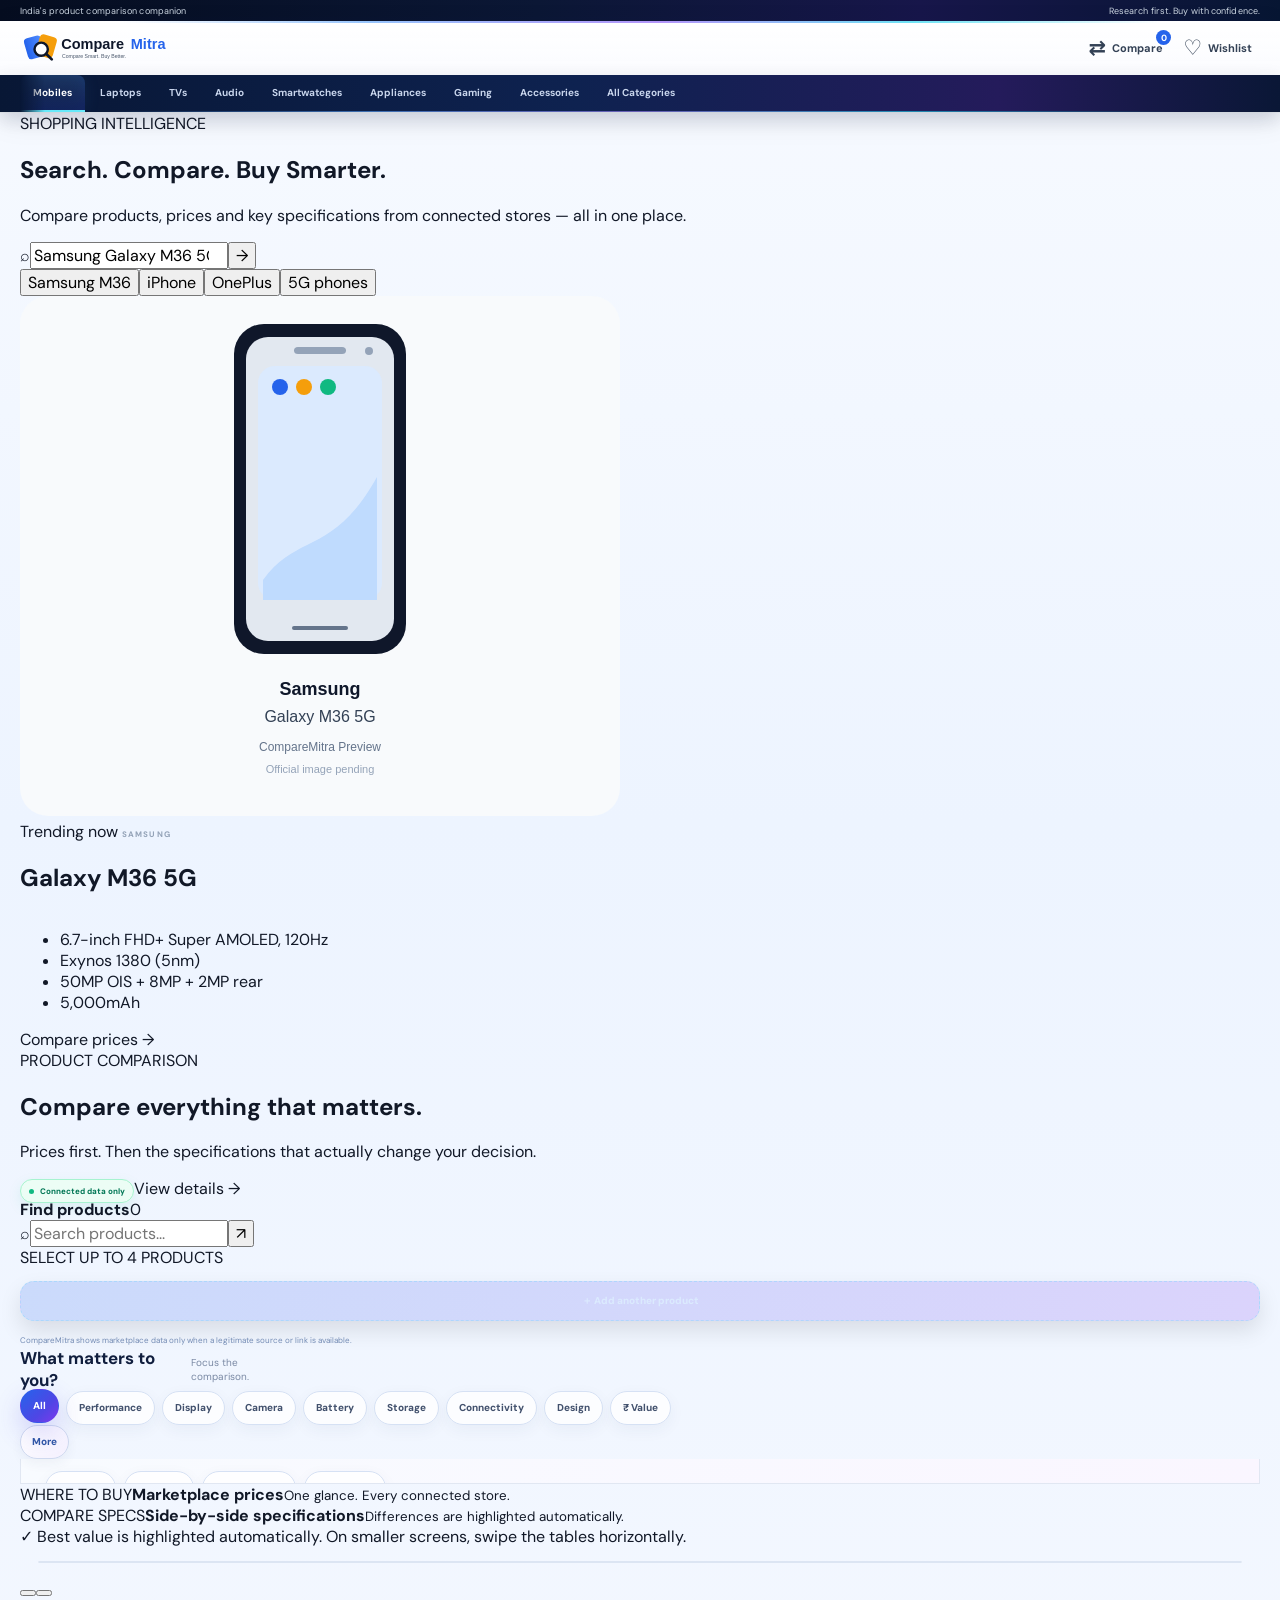
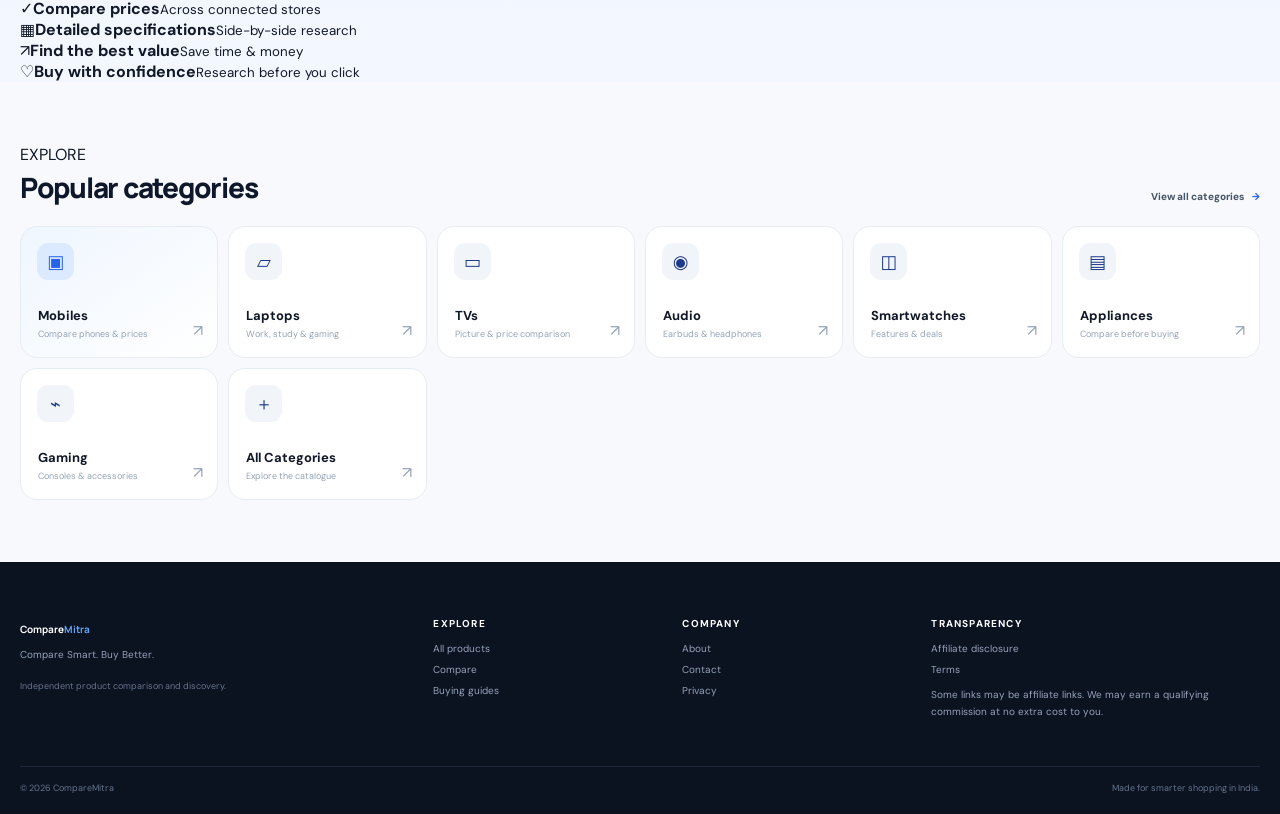
==== commit 79c164b5: "Add files via upload" ====
--- a/index.html
+++ b/index.html
@@ -14,8 +14,8 @@
 <header class="site-header">
   <div class="shell header-main">
     <a class="brand" href="index.html"><img src="assets/logo.svg" alt="CompareMitra"><span class="brand-fallback"><b>Compare</b><strong>Mitra</strong></span></a>
-    <form class="header-search" id="headerSearch"><span class="search-icon">⌕</span><input id="headerSearchInput" type="search" placeholder="Search products, brands & comparisons..."><button>Search</button></form>
-    <div class="header-actions"><a href="#smartComparison" class="header-action" id="headerCompare"><span>⇄</span><span>Compare</span><em id="compareCount">0</em></a><a href="#wishlist" class="header-action"><span>♡</span><span>Wishlist</span></a><button class="mobile-menu" id="mobileMenuBtn">☰</button></div>
+    <form class="header-search" id="globalHeaderSearch"><span class="search-icon">⌕</span><input id="globalHeaderSearchInput" type="search" placeholder="Search products, brands & comparisons..."><button>Search</button></form>
+    <div class="header-actions"><a href="#comparisonWorkspace" class="header-action" id="headerCompare"><span>⇄</span><span>Compare</span><em id="compareCount">0</em></a><a href="#wishlist" class="header-action"><span>♡</span><span>Wishlist</span></a><button class="mobile-menu" id="mobileMenuBtn">☰</button></div>
   </div>
   <nav class="category-nav" id="categoryNav"><div class="shell nav-inner">
     <a class="active" href="products.html?category=mobile-phones">Mobiles</a><a href="products.html?category=laptops">Laptops</a><a href="products.html?category=tv">TVs</a><a href="products.html?category=audio">Audio</a><a href="products.html?category=smartwatches">Smartwatches</a><a href="products.html?category=appliances">Appliances</a><a href="products.html?category=gaming">Gaming</a><a href="products.html?category=accessories">Accessories</a><a href="products.html">All Categories</a>
@@ -23,85 +23,72 @@
 </header>
 
 <main>
-<section class="dashboard-section">
-  <div class="shell dashboard-shell">
-    <aside class="search-panel">
-      <div class="panel-kicker">SHOPPING INTELLIGENCE</div>
-      <h1>Search.<br><span>Compare.</span><br>Decide.</h1>
-      <p class="panel-copy">Find a product and analyse its specifications and connected marketplace offers without leaving the front page.</p>
-      <form class="dashboard-search" id="dashboardSearch"><span>⌕</span><input id="dashboardSearchInput" type="search" value="Samsung Galaxy M36 5G" placeholder="Search products..."><button aria-label="Search">→</button></form>
-      <div class="suggestion-label">POPULAR SEARCHES</div>
-      <div class="search-chips"><button data-query="Samsung Galaxy M36 5G">Samsung M36</button><button data-query="iPhone">iPhone</button><button data-query="OnePlus">OnePlus</button><button data-query="5G">5G phones</button></div>
-      <div class="result-label"><span>PRODUCTS</span><span id="resultCount">0</span></div>
-      <div class="search-results" id="searchResults"></div>
-      <button class="add-product-btn" id="addProductBtn"><span>＋</span> Add another product</button>
-      <p class="search-note">Search results use the existing CompareMitra catalog. Marketplace cards only show connected, legitimate offer data.</p>
-    </aside>
-
-    <section class="comparison-panel" aria-label="Product comparison dashboard">
-      <div class="comparison-head">
-        <div><div class="panel-kicker">LIVE PRODUCT VIEW</div><h2 id="selectedName">Samsung Galaxy M36 5G</h2><p id="selectedSub">Compare key specifications and connected marketplace offers.</p></div>
-        <div class="head-badges"><span class="status-badge"><i></i> Catalog verified</span><a id="detailsLink" href="product.html?id=mobile-01" class="details-link">View details →</a></div>
-      </div>
-
-      <div class="product-overview">
-        <div class="product-identity"><div class="product-image-box"><img id="selectedImage" src="assets/product-images/galaxy-m36-5g.svg" alt="Samsung Galaxy M36 5G"></div><div><span class="brand-label" id="selectedBrand">SAMSUNG</span><h3 id="selectedTitle">Galaxy M36 5G</h3><p id="selectedHighlight">50MP OIS triple camera, 6 generations of Android upgrades and 6 years of security updates.</p><div class="variant-row" id="variantRow"></div></div></div>
-        <div class="quick-specs"><div><small>DISPLAY</small><b id="specDisplay">6.7-inch FHD+ Super AMOLED, 120Hz</b></div><div><small>PROCESSOR</small><b id="specProcessor">Exynos 1380 (5nm)</b></div><div><small>CAMERA</small><b id="specCamera">50MP OIS + 8MP + 2MP rear</b></div><div><small>BATTERY</small><b id="specBattery">5,000mAh</b></div><div><small>NETWORK</small><b id="specNetwork">5G</b></div><div><small>WEIGHT</small><b id="specWeight">197g</b></div></div>
-      </div>
-
-      <section class="smart-compare-card cinematic-comparison" id="smartComparison">
-        <div class="smart-compare-head">
-          <div><span class="panel-kicker">SMART COMPARISON ENGINE</span><h3>Compare smarter. Buy with confidence.</h3><p>Pick what matters, check every marketplace, then compare the specs that actually influence your decision.</p><div class="compare-steps"><span class="step-active"><i>1</i> Focus</span><b>→</b><span><i>2</i> Price check</span><b>→</b><span><i>3</i> Compare specs</span></div></div>
-          <div class="smart-compare-actions"><label class="difference-toggle"><input type="checkbox" id="highlightDifferences"><span></span> Highlight differences</label><button id="clearComparison" class="clear-compare">Clear</button></div>
-        </div>
-        <div class="smart-filter-bar magical-filter" id="smartFilterBar" aria-label="Comparison filters">
-          <div class="filter-intro"><span class="filter-spark">✦</span><div><b>What matters most to you?</b><small>Pick a focus and the comparison matrix intelligently surfaces the useful differences.</small></div></div>
-          <div class="filter-pills" role="tablist">
-            <button class="smart-filter active" data-filter="all">✦ All</button>
-            <button class="smart-filter" data-filter="performance">⚡ Performance</button>
-            <button class="smart-filter" data-filter="display">◈ Display</button>
-            <button class="smart-filter" data-filter="camera">◉ Camera</button>
-            <button class="smart-filter" data-filter="battery">◒ Battery</button>
-            <button class="smart-filter" data-filter="storage">▦ Storage</button>
-            <button class="smart-filter" data-filter="connectivity">⌁ Connectivity</button>
-            <button class="smart-filter" data-filter="design">◇ Design</button>
-            <button class="smart-filter" data-filter="price">₹ Value</button>
-          </div>
-          <button class="more-filter-btn" id="moreFilterBtn" aria-expanded="false">More criteria <span>⌄</span></button>
-        </div>
-        <div class="extra-filter-drawer" id="extraFilterDrawer" hidden>
-          <button class="smart-filter" data-filter="software">Software</button>
-          <button class="smart-filter" data-filter="charging">Charging</button>
-          <button class="smart-filter" data-filter="network">5G & Network</button>
-          <button class="smart-filter" data-filter="value">Value score</button>
-        </div>
-      <section class="marketplace-section marketplace-first" id="marketplaceOffers">
-        <div class="marketplace-head"><div><span class="panel-kicker">PRICE COMPARISON</span><h3>Where can you buy it?</h3><p>Compare the selected product across connected marketplaces before checking the specifications.</p></div><div class="marketplace-controls"><button id="marketPrev" aria-label="Previous stores">←</button><button id="marketNext" aria-label="Next stores">→</button></div></div>
-        <div class="marketplace-viewport"><div class="marketplace-matrix-wrap"><div class="marketplace-matrix" id="marketplaceTrack"></div></div></div>
-        <div class="marketplace-footer"><span>Only connected, legitimate marketplace data is shown. Unconnected stores stay clearly marked.</span></div>
-      </section>
-
-        <div class="matrix-stage">
-          <div class="matrix-stage-top"><span>COMPAREMITRA INTELLIGENCE</span><span>Up to 4 products · side-by-side workspace</span></div>
-          <div class="comparison-table-wrap"><table class="comparison-matrix" id="comparisonMatrix"><thead></thead><tbody></tbody></table></div>
-        </div>
-        <div class="smart-insights smart-insights-after" id="smartInsights"></div>
-        <div class="buy-cta-panel"><div><span class="panel-kicker">READY TO BUY?</span><h3>Research first. Click with confidence.</h3><p>When a verified affiliate or authorised marketplace link is available, CompareMitra sends you directly to the store.</p></div><a class="buy-cta" id="bestStoreCta" href="#marketplaceOffers">View available offers <span>↗</span></a></div>
-      </section>
-
-
-      <div class="affiliate-disclosure"><span>↗</span><p><b>Transparent shopping:</b> Some marketplace buttons may be affiliate links. CompareMitra may earn a qualifying commission at no extra cost to you. We only activate marketplace CTAs when a legitimate link or authorised source is available.</p><a href="affiliate-disclosure.html">Learn more</a></div>
-
-    </section>
+<section class="cm-hero">
+  <div class="shell cm-hero-inner">
+    <div class="cm-hero-copy">
+      <span class="hero-kicker">SHOPPING INTELLIGENCE</span>
+      <h1>Search. Compare. <span>Buy Smarter.</span></h1>
+      <p>Compare products, prices and key specifications from connected stores — all in one place.</p>
+      <form class="hero-search" id="dashboardSearch"><span>⌕</span><input id="dashboardSearchInput" type="search" value="Samsung Galaxy M36 5G" placeholder="Search mobiles, laptops, TVs, earbuds..."><button aria-label="Search">→</button></form>
+      <div class="hero-chips"><button class="search-chip" data-query="Samsung Galaxy M36 5G">Samsung M36</button><button class="search-chip" data-query="iPhone">iPhone</button><button class="search-chip" data-query="OnePlus">OnePlus</button><button class="search-chip" data-query="5G">5G phones</button></div>
+    </div>
+    <div class="cm-hero-product">
+      <div class="hero-product-art"><img id="selectedImage" src="assets/product-images/1.svg" alt="Samsung Galaxy M36 5G"></div>
+    </div>
+    <div class="cm-hero-info">
+      <span class="trend-pill">Trending now</span>
+      <span class="brand-label" id="selectedBrand">SAMSUNG</span>
+      <h2 id="selectedTitle">Galaxy M36 5G</h2><div class="variant-row" id="variantRow"></div>
+      <ul><li id="specDisplay">6.7-inch FHD+ Super AMOLED, 120Hz</li><li id="specProcessor">Exynos 1380 (5nm)</li><li id="specCamera">50MP OIS + 8MP + 2MP rear</li><li id="specBattery">5,000mAh</li></ul>
+      <a href="#comparisonWorkspace" class="hero-compare-btn">Compare prices →</a>
+    </div>
   </div>
 </section>
 
-<section class="benefit-strip"><div class="shell benefit-grid"><div><span>✓</span><div><b>Compare prices</b><small>Across connected stores</small></div></div><div><span>⌗</span><div><b>Detailed specifications</b><small>Side-by-side research</small></div></div><div><span>↗</span><div><b>Legitimate store links</b><small>No invented affiliate URLs</small></div></div><div><span>♡</span><div><b>Buy with confidence</b><small>Research before you click</small></div></div></div></section>
+<section class="cm-comparison-section" id="comparisonWorkspace">
+  <div class="shell">
+    <div class="cm-section-head">
+      <div><span class="section-kicker">PRODUCT COMPARISON</span><h2>Compare everything that matters.</h2><p>Prices first. Then the specifications that actually change your decision.</p></div>
+      <div class="cm-head-actions"><span class="status-badge"><i></i> Connected data only</span><a id="detailsLink" href="product.html?id=mobile-01">View details →</a></div>
+    </div>
 
-<section class="section categories-section"><div class="shell"><div class="section-head"><div><span class="section-kicker">EXPLORE</span><h2>Popular categories</h2></div><a href="products.html" class="text-link">View all categories <span>→</span></a></div><div class="category-grid"><a class="category-card featured" href="products.html?category=mobile-phones"><span class="cat-icon">▣</span><b>Mobiles</b><small>Compare phones & prices</small><span class="cat-arrow">↗</span></a><a class="category-card" href="products.html?category=laptops"><span class="cat-icon">▱</span><b>Laptops</b><small>Work, study & gaming</small><span class="cat-arrow">↗</span></a><a class="category-card" href="products.html?category=tv"><span class="cat-icon">▣</span><b>TVs</b><small>Picture & sound</small><span class="cat-arrow">↗</span></a><a class="category-card" href="products.html?category=audio"><span class="cat-icon">◉</span><b>Audio</b><small>Earbuds & headphones</small><span class="cat-arrow">↗</span></a><a class="category-card" href="products.html?category=smartwatches"><span class="cat-icon">⌚</span><b>Smartwatches</b><small>Watches & fitness</small><span class="cat-arrow">↗</span></a><a class="category-card" href="products.html?category=gaming"><span class="cat-icon">⌁</span><b>Gaming</b><small>Gear & accessories</small><span class="cat-arrow">↗</span></a></div></div></section>
+    <div class="cm-compare-layout">
+      <aside class="cm-product-picker">
+        <div class="picker-title"><b>Find products</b><span id="resultCount">0</span></div>
+        <form class="picker-search" id="headerSearch"><span>⌕</span><input id="headerSearchInput" type="search" placeholder="Search products..."><button>↗</button></form>
+        <div class="picker-sub">SELECT UP TO 4 PRODUCTS</div>
+        <div class="search-results" id="searchResults"></div>
+        <button class="add-product-btn" id="addProductBtn">＋ Add another product</button>
+        <p class="search-note">CompareMitra shows marketplace data only when a legitimate source or link is available.</p>
+      </aside>
 
-<section class="section spotlight-section"><div class="shell"><div class="section-head"><div><span class="section-kicker">TODAY'S CATALOG</span><h2>Popular right now</h2></div><a href="products.html" class="text-link">Browse all <span>→</span></a></div><div class="product-grid" id="popularProducts"><div class="loading-card">Loading the catalog...</div></div></div></section>
-<section class="section compare-section"><div class="shell compare-banner"><div class="compare-banner-copy"><span class="section-kicker light">THE BETTER WAY TO DECIDE</span><h2>Don't just look at<br>the price. <span>Compare it.</span></h2><p>Put two products next to each other and see what actually changes — display, processor, camera, battery, storage and more.</p><a href="compare.html" class="primary-btn light-btn">Open comparison tool <span>→</span></a></div><div class="compare-visual"><div class="compare-phone phone-a"><div class="phone-screen">A</div></div><div class="vs-badge">VS</div><div class="compare-phone phone-b"><div class="phone-screen">B</div></div><div class="spec-chip chip-a">DISPLAY<br><b>120Hz</b></div><div class="spec-chip chip-b">BATTERY<br><b>5,000mAh</b></div></div></div></section>
+      <div class="cm-table-area">
+        <div class="cm-focus-bar">
+          <div class="filter-intro"><b>What matters to you?</b><small>Focus the comparison.</small></div>
+          <div class="filter-pills" id="smartFilterBar" role="tablist">
+            <button class="smart-filter active" data-filter="all">All</button><button class="smart-filter" data-filter="performance">Performance</button><button class="smart-filter" data-filter="display">Display</button><button class="smart-filter" data-filter="camera">Camera</button><button class="smart-filter" data-filter="battery">Battery</button><button class="smart-filter" data-filter="storage">Storage</button><button class="smart-filter" data-filter="connectivity">Connectivity</button><button class="smart-filter" data-filter="design">Design</button><button class="smart-filter" data-filter="price">₹ Value</button>
+          </div>
+          <button class="more-filter-btn" id="moreFilterBtn">More</button>
+        </div>
+        <div class="extra-filter-drawer" id="extraFilterDrawer" hidden><button class="smart-filter" data-filter="software">Software</button><button class="smart-filter" data-filter="charging">Charging</button><button class="smart-filter" data-filter="network">5G & Network</button><button class="smart-filter" data-filter="value">Value score</button></div>
+
+        <div class="cm-subtitle"><span>WHERE TO BUY</span><b>Marketplace prices</b><small>One glance. Every connected store.</small></div>
+        <div class="cm-market-wrap"><div class="cm-market-table" id="cmMarketTable"></div></div>
+        <div class="cm-subtitle specs-subtitle"><span>COMPARE SPECS</span><b>Side-by-side specifications</b><small>Differences are highlighted automatically.</small></div>
+        <div class="comparison-table-wrap cm-clean-table-wrap"><table class="comparison-matrix cm-clean-table" id="comparisonMatrix"><thead></thead><tbody></tbody></table></div>
+        <div class="cm-table-note"><span>✓</span> Best value is highlighted automatically. On smaller screens, swipe the tables horizontally.</div>
+      </div>
+    </div>
+
+    <div class="smart-insights smart-insights-after" id="smartInsights"></div>
+    <div class="hidden-marketplace" id="marketplaceOffers" aria-hidden="true"><div id="marketplaceTrack"></div><button id="marketPrev"></button><button id="marketNext"></button><a id="bestStoreCta" href="#comparisonWorkspace"></a></div>
+    <input id="highlightDifferences" type="checkbox" hidden><button id="clearComparison" hidden>Clear</button>
+  </div>
+</section>
+
+<section class="cm-benefits"><div class="shell cm-benefit-grid"><div><span>✓</span><b>Compare prices</b><small>Across connected stores</small></div><div><span>▦</span><b>Detailed specifications</b><small>Side-by-side research</small></div><div><span>↗</span><b>Find the best value</b><small>Save time & money</small></div><div><span>♡</span><b>Buy with confidence</b><small>Research before you click</small></div></div></section>
+
+<section class="section categories-section"><div class="shell"><div class="section-head"><div><span class="section-kicker">EXPLORE</span><h2>Popular categories</h2></div><a href="products.html" class="text-link">View all categories <span>→</span></a></div><div class="category-grid"><a class="category-card featured" href="products.html?category=mobile-phones"><span class="cat-icon">▣</span><b>Mobiles</b><small>Compare phones & prices</small><span class="cat-arrow">↗</span></a><a class="category-card" href="products.html?category=laptops"><span class="cat-icon">▱</span><b>Laptops</b><small>Work, study & gaming</small><span class="cat-arrow">↗</span></a><a class="category-card" href="products.html?category=tv"><span class="cat-icon">▭</span><b>TVs</b><small>Picture & price comparison</small><span class="cat-arrow">↗</span></a><a class="category-card" href="products.html?category=audio"><span class="cat-icon">◉</span><b>Audio</b><small>Earbuds & headphones</small><span class="cat-arrow">↗</span></a><a class="category-card" href="products.html?category=smartwatches"><span class="cat-icon">◫</span><b>Smartwatches</b><small>Features & deals</small><span class="cat-arrow">↗</span></a><a class="category-card" href="products.html?category=appliances"><span class="cat-icon">▤</span><b>Appliances</b><small>Compare before buying</small><span class="cat-arrow">↗</span></a><a class="category-card" href="products.html?category=gaming"><span class="cat-icon">⌁</span><b>Gaming</b><small>Consoles & accessories</small><span class="cat-arrow">↗</span></a><a class="category-card" href="products.html"><span class="cat-icon">＋</span><b>All Categories</b><small>Explore the catalogue</small><span class="cat-arrow">↗</span></a></div></div></section>
 </main>
 <footer class="site-footer"><div class="shell footer-grid"><div><a class="footer-brand" href="index.html"><b>Compare</b><strong>Mitra</strong></a><p>Compare Smart. Buy Better.</p><small>Independent product comparison and discovery.</small></div><div><h4>Explore</h4><a href="products.html">All products</a><a href="compare.html">Compare</a><a href="buying-guides/">Buying guides</a></div><div><h4>Company</h4><a href="about.html">About</a><a href="contact.html">Contact</a><a href="privacy.html">Privacy</a></div><div><h4>Transparency</h4><a href="affiliate-disclosure.html">Affiliate disclosure</a><a href="terms.html">Terms</a><p>Some links may be affiliate links. We may earn a qualifying commission at no extra cost to you.</p></div></div><div class="shell footer-bottom"><span>© 2026 CompareMitra</span><span>Made for smarter shopping in India.</span></div></footer>
 <script src="js/comparemmitra-home-v2.js"></script>
--- a/css/comparemmitra-home-v2.css
+++ b/css/comparemmitra-home-v2.css
@@ -783,3 +783,109 @@
 .buy-cta-panel{background:linear-gradient(105deg,#061633,#102d62 56%,#4f46a5)!important;box-shadow:0 18px 42px rgba(24,47,101,.18)!important}
 @media(max-width:900px){.comparison-matrix{min-width:980px!important}.smart-insights-after{grid-template-columns:1fr 1fr!important}.smart-compare-card .comparison-table-wrap{margin:0 8px!important}.matrix-stage-top{padding:10px 12px!important}}
 @media(max-width:700px){.smart-compare-head{min-height:104px!important}.magical-filter{padding:15px!important}.filter-intro{max-width:none!important}.smart-compare-card .comparison-table-wrap{min-height:380px!important}.comparison-matrix{min-width:1000px!important}.comparison-matrix thead .product-col,.comparison-matrix tbody .matrix-data-row td{min-width:230px!important}.smart-insights-after{grid-template-columns:1fr!important;margin:0 8px 10px!important}.smart-insights-after>*{border-right:0!important;border-bottom:1px solid #e5ebf4!important}.smart-insights-after>*:last-child{border-bottom:0!important}.marketplace-grid-row{grid-template-columns:120px repeat(5,minmax(130px,1fr))!important}}
+
+
+/* V14 — marketplace-first comparison flow + guaranteed product art */
+.marketplace-first{margin:0 18px 18px!important;border-radius:20px!important;padding:0!important;overflow:hidden!important;background:#fff!important;border:1px solid #d7e1ef!important;box-shadow:0 14px 38px rgba(20,43,87,.08)!important}
+.marketplace-first .marketplace-head{padding:15px 18px!important;background:linear-gradient(100deg,#f7fbff,#fff 55%,#faf7ff)!important;border-bottom:1px solid #e3eaf4!important}
+.marketplace-first .marketplace-head h3{font-size:19px!important;margin:3px 0!important;color:#12264a!important}
+.marketplace-first .marketplace-head p{font-size:10px!important;color:#71809a!important;margin:0!important}
+.marketplace-first .marketplace-viewport{padding:0!important;overflow:auto!important}
+.marketplace-first .marketplace-matrix-wrap{padding:0!important}
+.marketplace-first .marketplace-matrix{min-width:780px!important;border:0!important;box-shadow:none!important;border-radius:0!important}
+.marketplace-first .marketplace-grid-row{grid-template-columns:120px repeat(5,minmax(140px,1fr))!important}
+.marketplace-first .marketplace-grid-head{height:46px!important}
+.marketplace-first .marketplace-grid-head>*{padding:9px 10px!important;font-size:10px!important}
+.marketplace-first .marketplace-grid-row:not(.marketplace-grid-head){min-height:48px!important}
+.marketplace-first .marketplace-grid-row:not(.marketplace-grid-head)>*{padding:10px 11px!important;font-size:11px!important}
+.marketplace-first .marketplace-feature{font-size:10px!important;text-transform:uppercase!important;letter-spacing:.08em!important}
+.marketplace-first .marketplace-footer{margin:0!important;padding:8px 14px!important;background:#fbfcff!important;border-top:1px solid #e7edf5!important;font-size:9px!important;color:#8794a9!important}
+.marketplace-first + .matrix-stage{padding-top:0!important}
+.marketplace-first .marketplace-store-head{font-size:10px!important}
+.marketplace-first .marketplace-inline-cta{padding:6px 10px!important;font-size:9px!important}
+.smart-insights-after{margin-top:14px!important}
+.buy-cta-panel{margin:0 18px 18px!important}
+
+/* V15 — decision-first cinematic UX */
+.compare-steps{display:flex;align-items:center;gap:8px;margin-top:12px;color:#9db0d2;font-size:9px;font-weight:800;letter-spacing:.05em;text-transform:uppercase}
+.compare-steps span{display:inline-flex;align-items:center;gap:5px;white-space:nowrap}
+.compare-steps i{display:grid;place-items:center;width:19px;height:19px;border-radius:50%;font-style:normal;background:rgba(255,255,255,.10);color:#dbeafe;border:1px solid rgba(255,255,255,.15)}
+.compare-steps .step-active i{background:linear-gradient(135deg,#22d3ee,#6366f1);color:#fff;border-color:transparent;box-shadow:0 0 18px rgba(34,211,238,.25)}
+.compare-steps b{color:#5e77a8;font-size:10px}
+
+/* Make the focus controls feel like a compact command bar rather than a large form. */
+.magical-filter{min-height:82px!important;padding:13px 18px!important;gap:14px!important}
+.filter-intro{min-width:240px!important;max-width:270px!important}
+.filter-intro small{line-height:1.35!important}
+.filter-pills{gap:7px!important;align-items:center!important}
+.smart-filter{height:34px!important;padding:0 12px!important;border-radius:999px!important;font-size:10px!important;font-weight:800!important}
+.more-filter-btn{height:34px!important;border-radius:999px!important;font-size:10px!important}
+
+/* Marketplace is the first decision table: one glance = store + price + trust + action. */
+.marketplace-first{margin:0 18px 16px!important;border-radius:22px!important;background:linear-gradient(135deg,#fff,#f7fbff 60%,#faf7ff)!important;box-shadow:0 18px 55px rgba(17,42,87,.11)!important;position:relative!important;overflow:hidden!important}
+.marketplace-first:before{content:"";position:absolute;inset:0 0 auto 0;height:2px;background:linear-gradient(90deg,#22d3ee,#6366f1,#a855f7,#22d3ee);background-size:200% 100%;animation:cmMarketLine 6s linear infinite}
+@keyframes cmMarketLine{to{background-position:200% 0}}
+.marketplace-first .marketplace-head{padding:14px 18px!important;background:linear-gradient(100deg,#f8fbff,#fff 48%,#faf7ff)!important}
+.marketplace-first .marketplace-head h3{font-size:20px!important;letter-spacing:-.02em!important}
+.marketplace-first .marketplace-head p{font-size:10px!important;max-width:620px!important;line-height:1.45!important}
+.marketplace-first .marketplace-controls button{width:28px!important;height:28px!important;border-radius:10px!important}
+.marketplace-first .marketplace-viewport{overflow:auto!important;scrollbar-width:thin!important}
+.marketplace-first .marketplace-matrix{min-width:1080px!important}
+.marketplace-first .marketplace-grid-row{grid-template-columns:190px repeat(6,minmax(145px,1fr))!important}
+.marketplace-first .marketplace-grid-head{min-height:54px!important}
+.marketplace-first .marketplace-grid-head>*{padding:9px 10px!important}
+.marketplace-first .marketplace-grid-head .marketplace-feature{background:#081735!important;color:#b8c9e9!important}
+.marketplace-first .marketplace-store-head{position:relative!important;display:flex!important;align-items:center!important;justify-content:center!important;gap:5px!important;flex-direction:column!important;background:linear-gradient(135deg,#0a1a39,#142e63)!important;color:#fff!important;border-left:1px solid rgba(255,255,255,.07)!important}
+.marketplace-first .marketplace-store-head .market-logo{font-size:11px!important;font-weight:900!important;letter-spacing:.01em!important}
+.marketplace-first .marketplace-store-head em{font-size:7px!important;letter-spacing:.09em!important;color:#7ff5cf!important;font-style:normal!important}
+.marketplace-first .marketplace-store-head.best-store{background:linear-gradient(135deg,#102f4a,#173d62 50%,#1e3b67)!important;box-shadow:inset 0 -3px 0 #22d3ee!important}
+.marketplace-first .marketplace-price-row{min-height:104px!important}
+.marketplace-first .marketplace-price-row>*{padding:13px 11px!important;border-bottom:1px solid #e3eaf4!important}
+.marketplace-first .marketplace-feature{background:linear-gradient(100deg,#eef4fb,#f9fbff)!important}
+.marketplace-product-head span{display:block;font-size:9px!important;letter-spacing:.1em!important;color:#b9c9e5!important}
+.marketplace-product-head small{display:block;font-size:8px!important;color:#7890b6!important;margin-top:2px!important}
+.marketplace-product-cell{display:flex!important;align-items:center!important}
+.market-product-mini{display:flex;align-items:center;gap:9px;width:100%}
+.market-product-mini img{width:42px;height:52px;object-fit:contain;border-radius:11px;background:#fff;border:1px solid #dce5f2;padding:3px;box-shadow:0 5px 15px rgba(23,46,90,.08)}
+.market-product-mini b{display:block;font-size:10px!important;line-height:1.25!important;color:#1a2d4f!important}
+.market-product-mini small{display:block;font-size:8px!important;color:#8190a8!important;margin-top:4px!important}
+.marketplace-offer-cell{display:flex!important;flex-direction:column!important;align-items:flex-start!important;justify-content:center!important;gap:5px!important;background:#fff!important;transition:.2s ease!important}
+.marketplace-offer-cell:hover{background:linear-gradient(135deg,#f7fbff,#faf8ff)!important}
+.marketplace-offer-cell.is-best{background:linear-gradient(135deg,#ecfff8,#f5fffc)!important;box-shadow:inset 0 0 0 1px rgba(16,185,129,.10)!important}
+.offer-price{font-size:15px!important;line-height:1!important;color:#142b4e!important;letter-spacing:-.02em!important}
+.offer-status{font-size:8px!important;font-weight:800!important;letter-spacing:.02em!important}
+.offer-status.verified{color:#008c67!important}.offer-status.pending{color:#8997ac!important}
+.marketplace-inline-cta{display:inline-flex!important;align-items:center!important;justify-content:center!important;min-height:25px!important;padding:0 9px!important;border-radius:8px!important;font-size:8px!important;font-weight:900!important;background:linear-gradient(135deg,#172f63,#4f46a5)!important;color:#fff!important;text-decoration:none!important;box-shadow:0 5px 12px rgba(48,63,135,.18)!important}
+.marketplace-inline-cta:hover{transform:translateY(-1px)!important;box-shadow:0 8px 16px rgba(48,63,135,.24)!important}
+.marketplace-muted{font-size:8px!important;color:#a0acbc!important}
+.marketplace-first .marketplace-footer{padding:8px 14px!important;font-size:8px!important}
+
+/* Comparison begins with a clear visual break, not another heavy card. */
+.matrix-stage{padding-top:3px!important}
+.matrix-stage-top{padding:10px 20px!important;background:linear-gradient(90deg,#eef5ff,#fff,#f7f1ff)!important}
+.matrix-stage-top span:first-child{font-weight:900!important;color:#405a83!important;letter-spacing:.12em!important}
+.matrix-stage-top span:last-child{color:#8796ad!important;font-size:9px!important}
+.comparison-table-wrap{scrollbar-width:thin!important}
+
+/* Softer intelligence: useful verdict, not four giant boxes. */
+.smart-insights-after{grid-template-columns:1.35fr 1fr 1fr 1fr!important;border-radius:14px!important}
+.smart-insights-after>*{min-height:68px!important;padding:11px 13px!important}
+
+@media(max-width:1050px){
+  .magical-filter{align-items:flex-start!important;flex-wrap:wrap!important}
+  .filter-intro{max-width:none!important;flex:1 1 100%!important}
+  .filter-pills{width:100%!important;overflow-x:auto!important;flex-wrap:nowrap!important;padding-bottom:3px!important;scrollbar-width:none!important}
+  .filter-pills::-webkit-scrollbar{display:none!important}
+  .more-filter-btn{margin-left:auto!important}
+}
+@media(max-width:700px){
+  .compare-steps{font-size:8px;gap:5px}
+  .compare-steps span:nth-of-type(2),.compare-steps b:nth-of-type(1){display:none}
+  .smart-compare-head h3{font-size:23px!important}
+  .marketplace-first{margin:0 8px 12px!important;border-radius:18px!important}
+  .marketplace-first .marketplace-matrix{min-width:1100px!important}
+  .marketplace-first .marketplace-grid-row{grid-template-columns:175px repeat(6,minmax(145px,1fr))!important}
+  .marketplace-first .marketplace-price-row{min-height:96px!important}
+  .marketplace-first .marketplace-head{padding:12px 13px!important}
+  .offer-price{font-size:14px!important}
+}
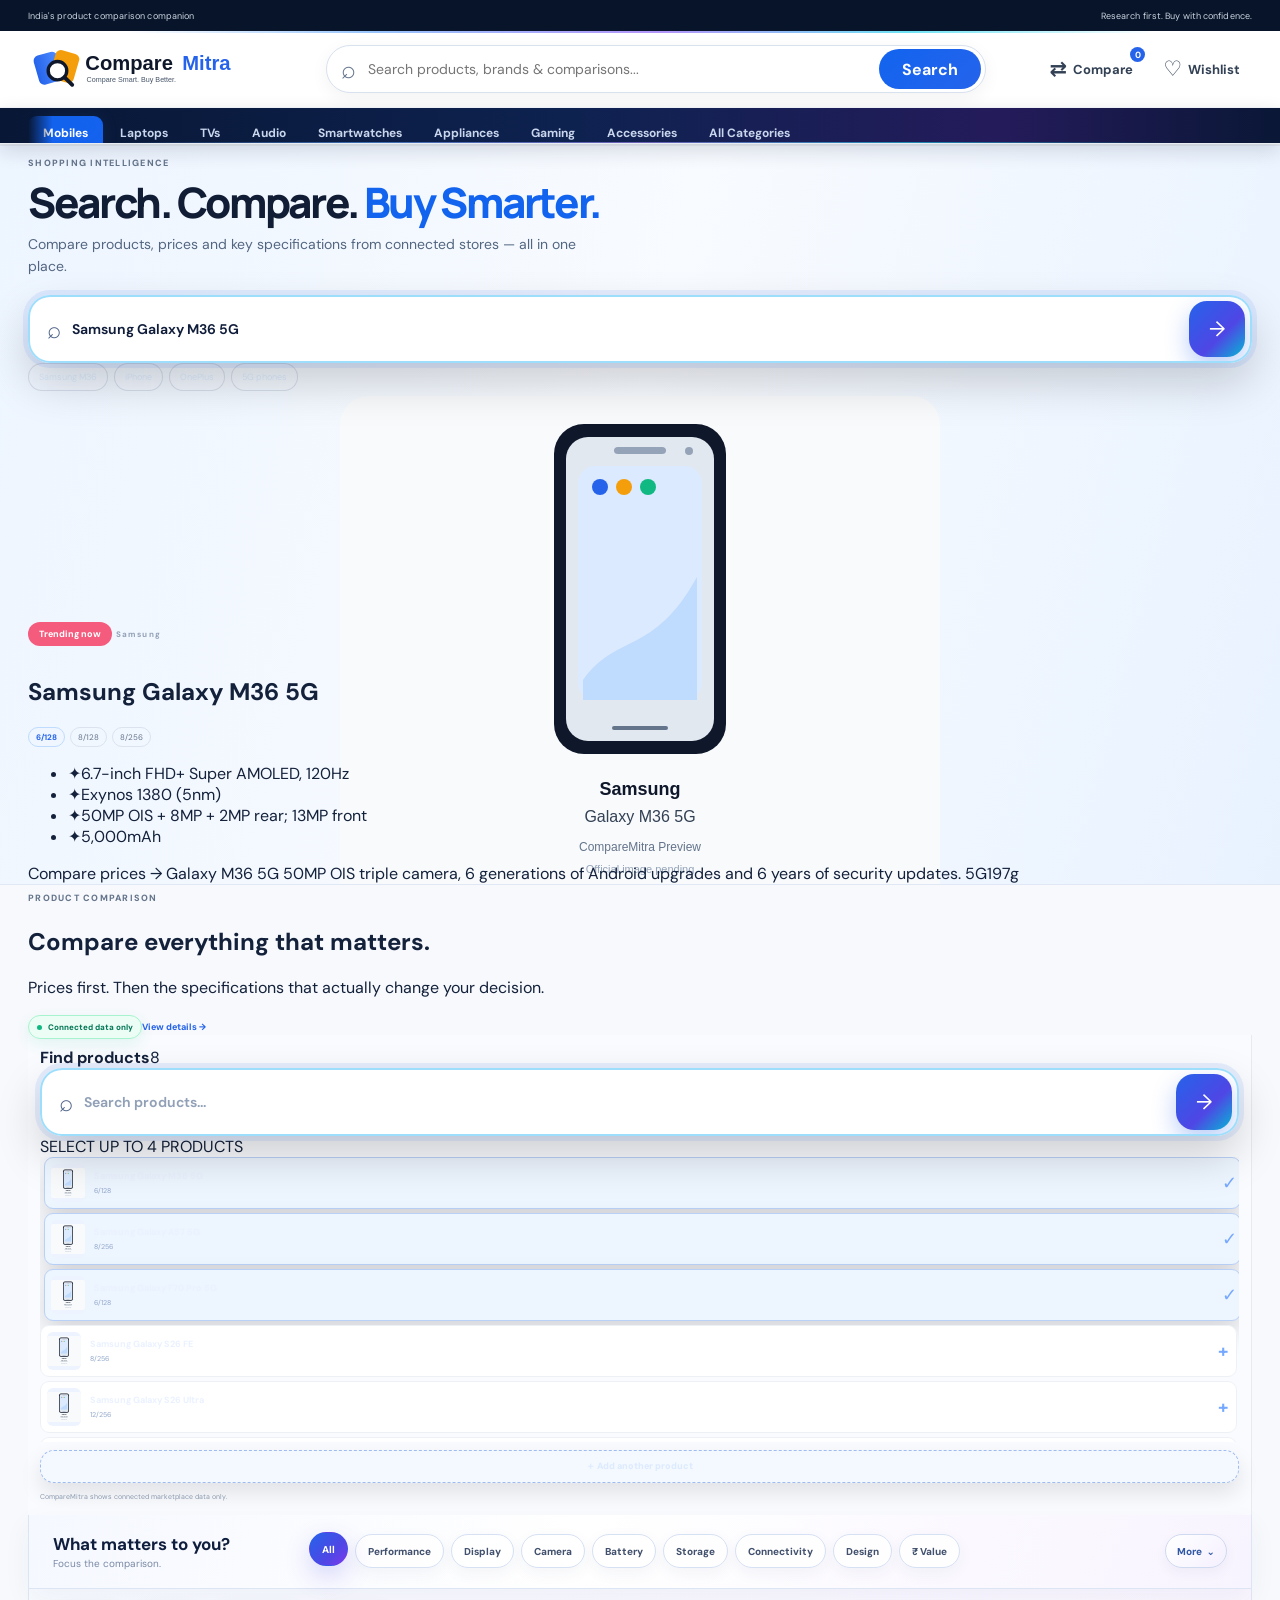
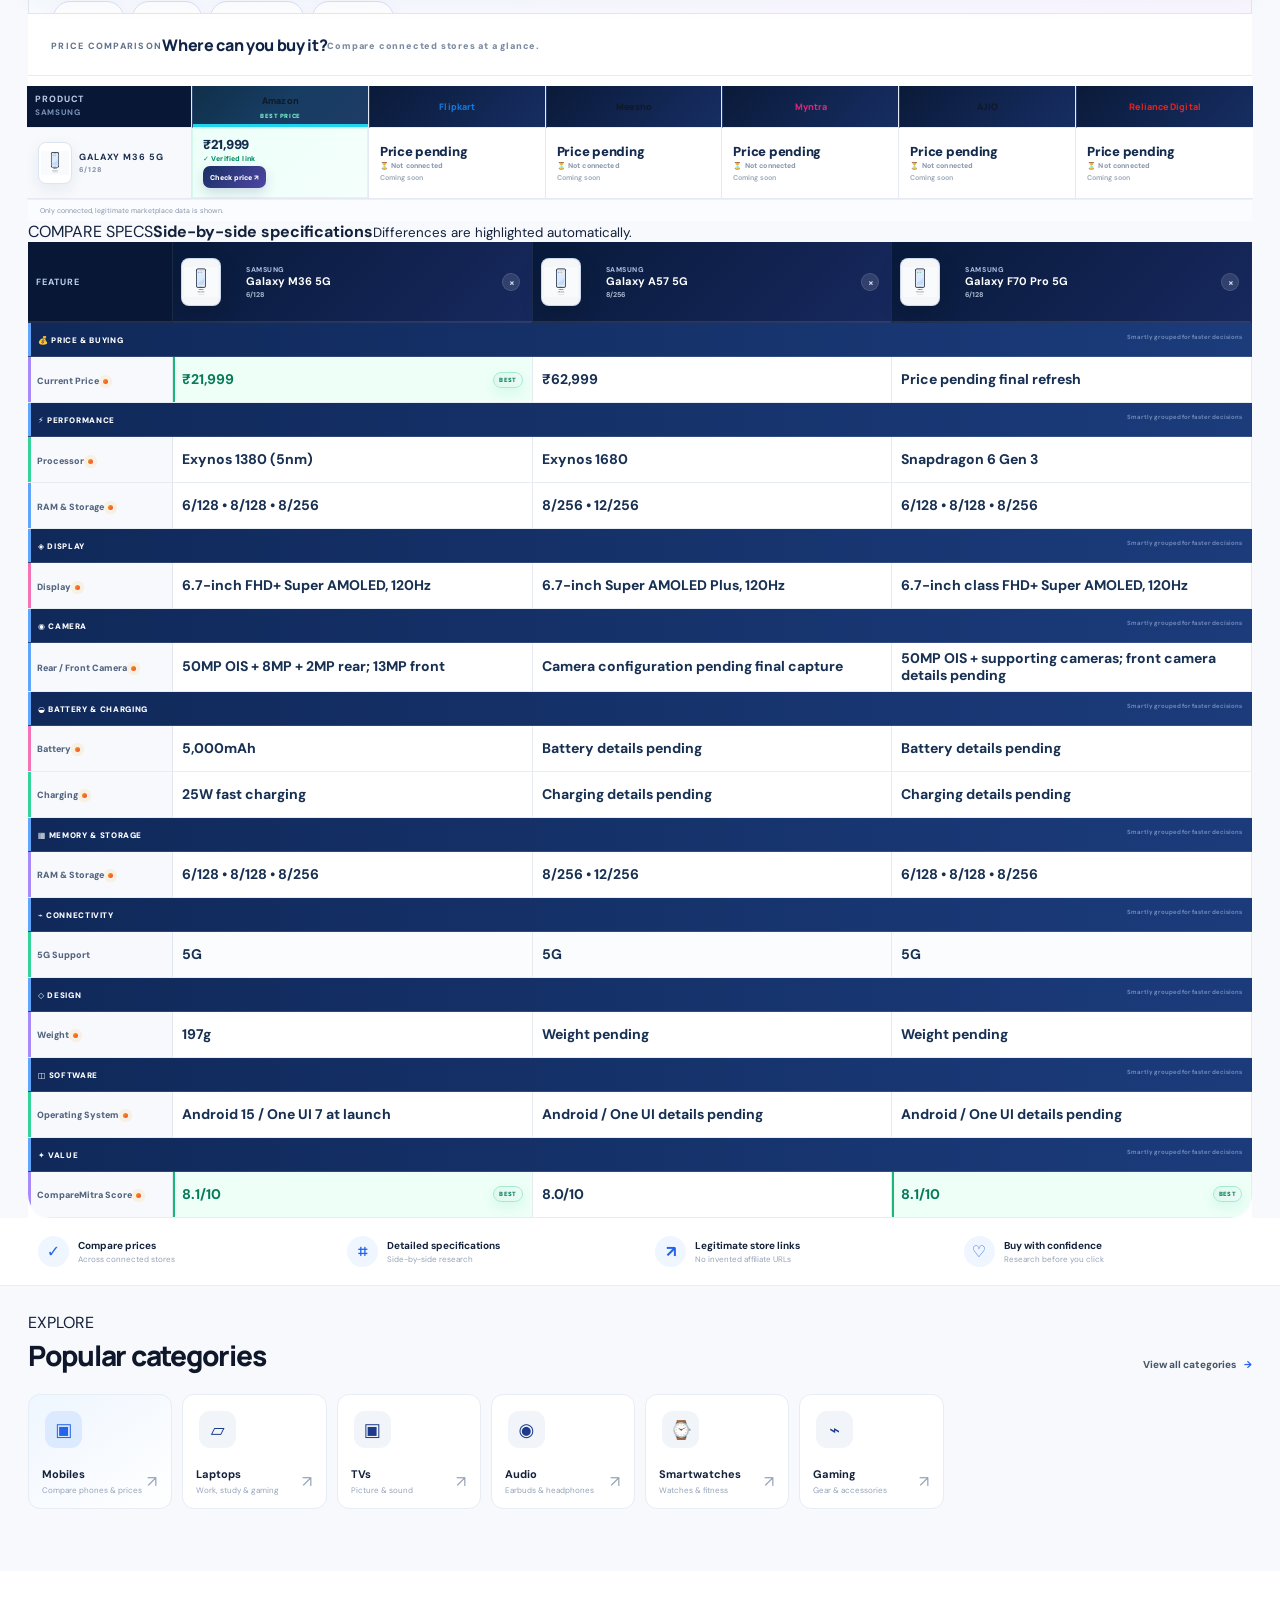
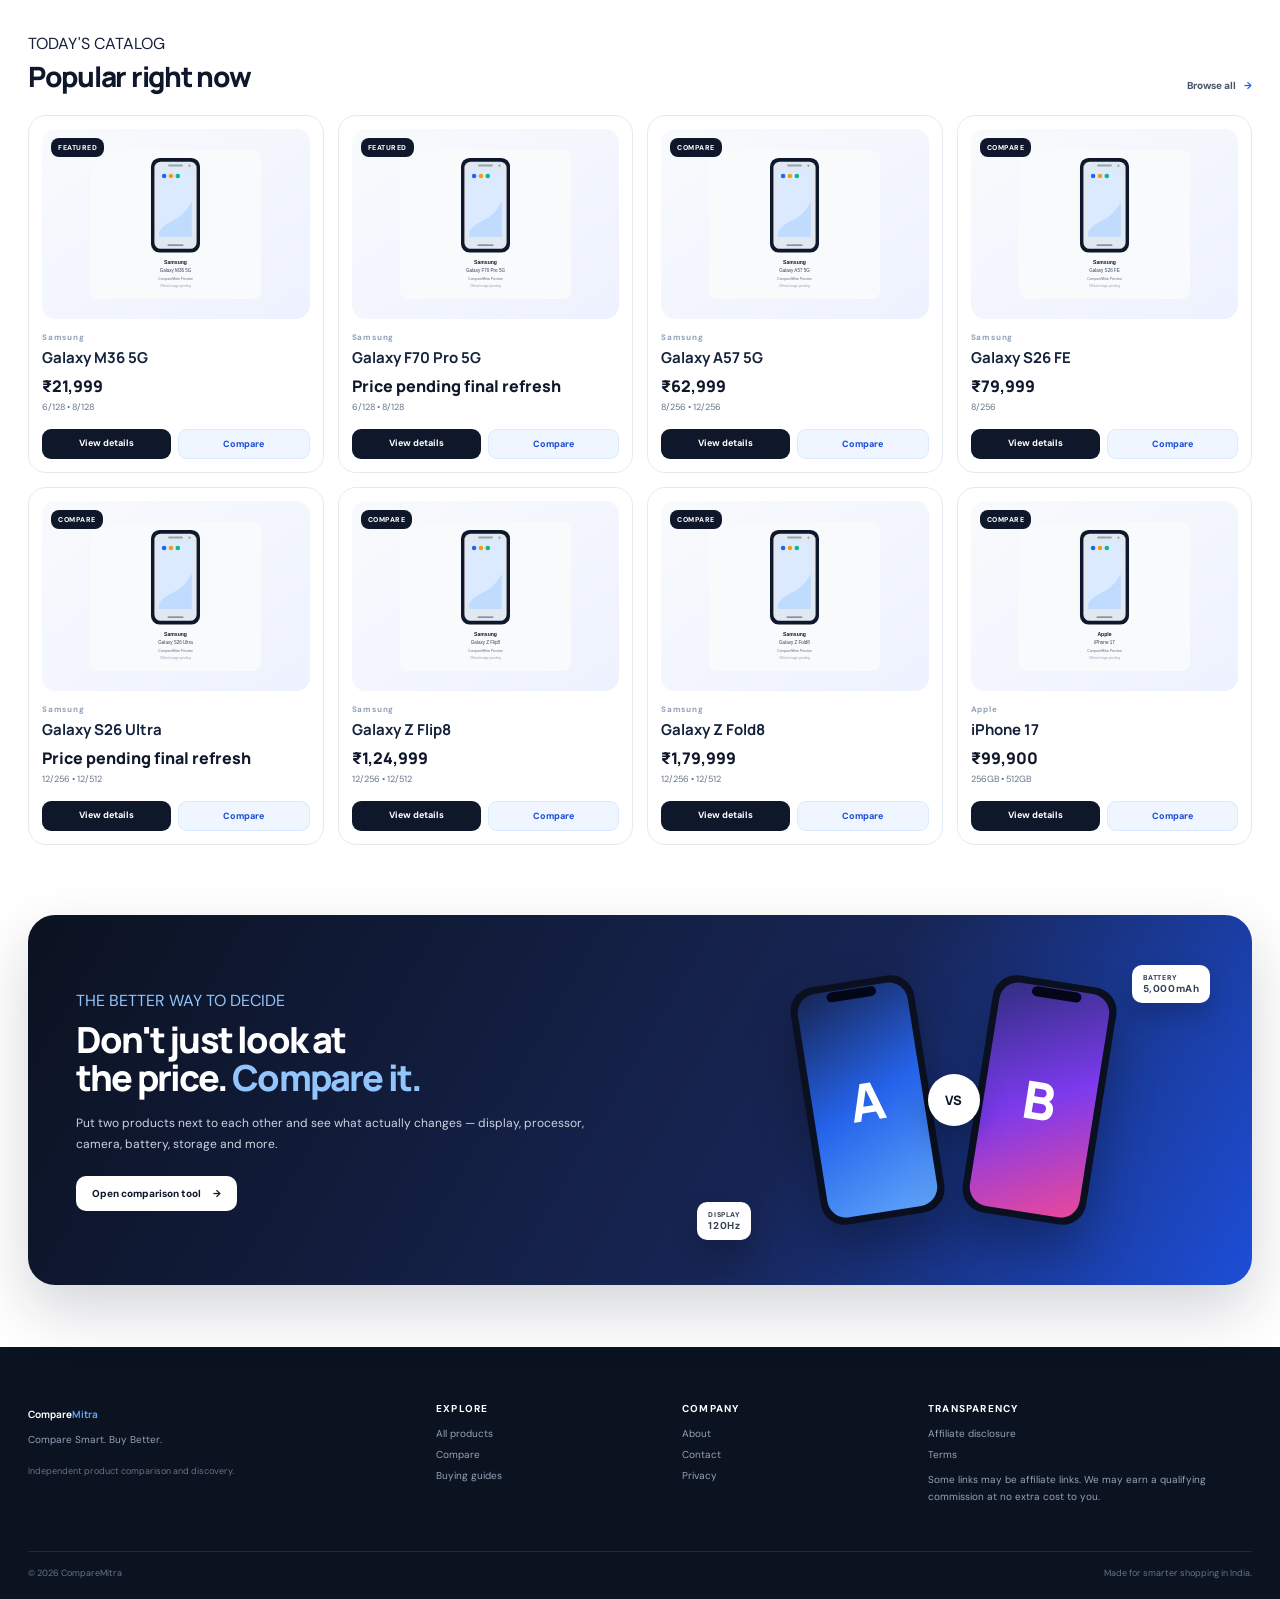
==== commit da63e7c8: "Add files via upload" ====
--- a/index.html
+++ b/index.html
@@ -14,82 +14,112 @@
 <header class="site-header">
   <div class="shell header-main">
     <a class="brand" href="index.html"><img src="assets/logo.svg" alt="CompareMitra"><span class="brand-fallback"><b>Compare</b><strong>Mitra</strong></span></a>
-    <form class="header-search" id="globalHeaderSearch"><span class="search-icon">⌕</span><input id="globalHeaderSearchInput" type="search" placeholder="Search products, brands & comparisons..."><button>Search</button></form>
-    <div class="header-actions"><a href="#comparisonWorkspace" class="header-action" id="headerCompare"><span>⇄</span><span>Compare</span><em id="compareCount">0</em></a><a href="#wishlist" class="header-action"><span>♡</span><span>Wishlist</span></a><button class="mobile-menu" id="mobileMenuBtn">☰</button></div>
+    <form class="header-search" id="headerSearch"><span class="search-icon">⌕</span><input id="headerSearchInput" type="search" placeholder="Search products, brands & comparisons..."><button>Search</button></form>
+    <div class="header-actions"><a href="#smartComparison" class="header-action" id="headerCompare"><span>⇄</span><span>Compare</span><em id="compareCount">0</em></a><a href="#wishlist" class="header-action"><span>♡</span><span>Wishlist</span></a><button class="mobile-menu" id="mobileMenuBtn">☰</button></div>
   </div>
   <nav class="category-nav" id="categoryNav"><div class="shell nav-inner">
     <a class="active" href="products.html?category=mobile-phones">Mobiles</a><a href="products.html?category=laptops">Laptops</a><a href="products.html?category=tv">TVs</a><a href="products.html?category=audio">Audio</a><a href="products.html?category=smartwatches">Smartwatches</a><a href="products.html?category=appliances">Appliances</a><a href="products.html?category=gaming">Gaming</a><a href="products.html?category=accessories">Accessories</a><a href="products.html">All Categories</a>
   </div></nav>
 </header>
 
+
 <main>
 <section class="cm-hero">
-  <div class="shell cm-hero-inner">
+  <div class="shell cm-hero-grid">
     <div class="cm-hero-copy">
-      <span class="hero-kicker">SHOPPING INTELLIGENCE</span>
+      <span class="panel-kicker">SHOPPING INTELLIGENCE</span>
       <h1>Search. Compare. <span>Buy Smarter.</span></h1>
       <p>Compare products, prices and key specifications from connected stores — all in one place.</p>
-      <form class="hero-search" id="dashboardSearch"><span>⌕</span><input id="dashboardSearchInput" type="search" value="Samsung Galaxy M36 5G" placeholder="Search mobiles, laptops, TVs, earbuds..."><button aria-label="Search">→</button></form>
-      <div class="hero-chips"><button class="search-chip" data-query="Samsung Galaxy M36 5G">Samsung M36</button><button class="search-chip" data-query="iPhone">iPhone</button><button class="search-chip" data-query="OnePlus">OnePlus</button><button class="search-chip" data-query="5G">5G phones</button></div>
+      <form class="dashboard-search cm-hero-search" id="dashboardSearch">
+        <span>⌕</span><input id="dashboardSearchInput" type="search" value="Samsung Galaxy M36 5G" placeholder="Search mobiles, laptops, TVs, earbuds..."><button aria-label="Search">→</button>
+      </form>
+      <div class="search-chips">
+        <button data-query="Samsung Galaxy M36 5G">Samsung M36</button><button data-query="iPhone">iPhone</button><button data-query="OnePlus">OnePlus</button><button data-query="5G">5G phones</button>
+      </div>
     </div>
     <div class="cm-hero-product">
-      <div class="hero-product-art"><img id="selectedImage" src="assets/product-images/1.svg" alt="Samsung Galaxy M36 5G"></div>
+      <div class="cm-hero-image"><img id="selectedImage" src="assets/product-images/1.svg" alt="Samsung Galaxy M36 5G"></div>
     </div>
-    <div class="cm-hero-info">
+    <div class="cm-hero-detail">
       <span class="trend-pill">Trending now</span>
       <span class="brand-label" id="selectedBrand">SAMSUNG</span>
-      <h2 id="selectedTitle">Galaxy M36 5G</h2><div class="variant-row" id="variantRow"></div>
-      <ul><li id="specDisplay">6.7-inch FHD+ Super AMOLED, 120Hz</li><li id="specProcessor">Exynos 1380 (5nm)</li><li id="specCamera">50MP OIS + 8MP + 2MP rear</li><li id="specBattery">5,000mAh</li></ul>
-      <a href="#comparisonWorkspace" class="hero-compare-btn">Compare prices →</a>
+      <h2 id="selectedName">Galaxy M36 5G</h2>
+      <div class="variant-row" id="variantRow"></div>
+      <ul class="hero-spec-list">
+        <li><span>✦</span><span id="specDisplay">6.7-inch FHD+ Super AMOLED, 120Hz</span></li>
+        <li><span>✦</span><span id="specProcessor">Exynos 1380 (5nm)</span></li>
+        <li><span>✦</span><span id="specCamera">50MP OIS + 8MP + 2MP rear; 13MP front</span></li>
+        <li><span>✦</span><span id="specBattery">5,000mAh</span></li>
+      </ul>
+      <a id="detailsLink" href="#marketplaceOffers" class="hero-cta">Compare prices →</a>
+      <span id="selectedTitle" class="sr-only">Galaxy M36 5G</span>
+      <span id="selectedHighlight" class="sr-only"></span><span id="selectedSub" class="sr-only"></span>
+      <span id="specNetwork" class="sr-only">5G</span><span id="specWeight" class="sr-only">197g</span>
     </div>
   </div>
 </section>
 
-<section class="cm-comparison-section" id="comparisonWorkspace">
+<section class="cm-comparison-shell" id="smartComparison" aria-label="Product comparison">
   <div class="shell">
-    <div class="cm-section-head">
-      <div><span class="section-kicker">PRODUCT COMPARISON</span><h2>Compare everything that matters.</h2><p>Prices first. Then the specifications that actually change your decision.</p></div>
-      <div class="cm-head-actions"><span class="status-badge"><i></i> Connected data only</span><a id="detailsLink" href="product.html?id=mobile-01">View details →</a></div>
+    <div class="cm-comparison-title">
+      <div><span class="panel-kicker">PRODUCT COMPARISON</span><h2>Compare everything that matters.</h2><p>Prices first. Then the specifications that actually change your decision.</p></div>
+      <div class="cm-title-actions"><span class="status-badge"><i></i> Connected data only</span><a href="compare.html" class="details-link">View details →</a></div>
     </div>
 
-    <div class="cm-compare-layout">
+    <div class="cm-compare-card">
       <aside class="cm-product-picker">
-        <div class="picker-title"><b>Find products</b><span id="resultCount">0</span></div>
-        <form class="picker-search" id="headerSearch"><span>⌕</span><input id="headerSearchInput" type="search" placeholder="Search products..."><button>↗</button></form>
-        <div class="picker-sub">SELECT UP TO 4 PRODUCTS</div>
-        <div class="search-results" id="searchResults"></div>
-        <button class="add-product-btn" id="addProductBtn">＋ Add another product</button>
-        <p class="search-note">CompareMitra shows marketplace data only when a legitimate source or link is available.</p>
+        <div class="cm-picker-head"><b>Find products</b><span id="resultCount">0</span></div>
+        <form class="dashboard-search cm-picker-search" id="pickerSearch">
+          <span>⌕</span><input id="pickerSearchInput" type="search" placeholder="Search products..."><button type="button" id="pickerGo">→</button>
+        </form>
+        <div class="cm-picker-limit">SELECT UP TO 4 PRODUCTS</div>
+        <div class="search-results cm-results" id="searchResults"></div>
+        <button class="add-product-btn cm-add" id="addProductBtn">＋ Add another product</button>
+        <p class="search-note">CompareMitra shows connected marketplace data only.</p>
       </aside>
 
-      <div class="cm-table-area">
-        <div class="cm-focus-bar">
-          <div class="filter-intro"><b>What matters to you?</b><small>Focus the comparison.</small></div>
-          <div class="filter-pills" id="smartFilterBar" role="tablist">
-            <button class="smart-filter active" data-filter="all">All</button><button class="smart-filter" data-filter="performance">Performance</button><button class="smart-filter" data-filter="display">Display</button><button class="smart-filter" data-filter="camera">Camera</button><button class="smart-filter" data-filter="battery">Battery</button><button class="smart-filter" data-filter="storage">Storage</button><button class="smart-filter" data-filter="connectivity">Connectivity</button><button class="smart-filter" data-filter="design">Design</button><button class="smart-filter" data-filter="price">₹ Value</button>
+      <div class="cm-compare-main">
+        <div class="smart-filter-bar cm-filters" id="smartFilterBar" aria-label="Comparison filters">
+          <div class="filter-intro"><div><b>What matters to you?</b><small>Focus the comparison.</small></div></div>
+          <div class="filter-pills" role="tablist">
+            <button class="smart-filter active" data-filter="all">All</button>
+            <button class="smart-filter" data-filter="performance">Performance</button>
+            <button class="smart-filter" data-filter="display">Display</button>
+            <button class="smart-filter" data-filter="camera">Camera</button>
+            <button class="smart-filter" data-filter="battery">Battery</button>
+            <button class="smart-filter" data-filter="storage">Storage</button>
+            <button class="smart-filter" data-filter="connectivity">Connectivity</button>
+            <button class="smart-filter" data-filter="design">Design</button>
+            <button class="smart-filter" data-filter="price">₹ Value</button>
           </div>
-          <button class="more-filter-btn" id="moreFilterBtn">More</button>
+          <button class="more-filter-btn" id="moreFilterBtn" aria-expanded="false">More <span>⌄</span></button>
         </div>
-        <div class="extra-filter-drawer" id="extraFilterDrawer" hidden><button class="smart-filter" data-filter="software">Software</button><button class="smart-filter" data-filter="charging">Charging</button><button class="smart-filter" data-filter="network">5G & Network</button><button class="smart-filter" data-filter="value">Value score</button></div>
+        <div class="extra-filter-drawer" id="extraFilterDrawer" hidden>
+          <button class="smart-filter" data-filter="software">Software</button><button class="smart-filter" data-filter="charging">Charging</button><button class="smart-filter" data-filter="network">5G & Network</button><button class="smart-filter" data-filter="value">Value score</button>
+        </div>
 
-        <div class="cm-subtitle"><span>WHERE TO BUY</span><b>Marketplace prices</b><small>One glance. Every connected store.</small></div>
-        <div class="cm-market-wrap"><div class="cm-market-table" id="cmMarketTable"></div></div>
-        <div class="cm-subtitle specs-subtitle"><span>COMPARE SPECS</span><b>Side-by-side specifications</b><small>Differences are highlighted automatically.</small></div>
-        <div class="comparison-table-wrap cm-clean-table-wrap"><table class="comparison-matrix cm-clean-table" id="comparisonMatrix"><thead></thead><tbody></tbody></table></div>
-        <div class="cm-table-note"><span>✓</span> Best value is highlighted automatically. On smaller screens, swipe the tables horizontally.</div>
+        <section class="marketplace-section marketplace-first" id="marketplaceOffers">
+          <div class="marketplace-head cm-market-head"><div><span class="panel-kicker">PRICE COMPARISON</span><h3>Where can you buy it?</h3><p>Compare connected stores at a glance.</p></div></div>
+          <div class="marketplace-viewport"><div class="marketplace-matrix-wrap"><div class="marketplace-matrix" id="marketplaceTrack"></div></div></div>
+          <div class="marketplace-footer"><span>Only connected, legitimate marketplace data is shown.</span></div>
+        </section>
+
+        <div class="cm-spec-head"><span>COMPARE SPECS</span><b>Side-by-side specifications</b><small>Differences are highlighted automatically.</small></div>
+        <div class="matrix-stage cm-matrix-stage">
+          <div class="comparison-table-wrap"><table class="comparison-matrix" id="comparisonMatrix"><thead></thead><tbody></tbody></table></div>
+        </div>
+        <div class="smart-insights smart-insights-after" id="smartInsights"></div>
       </div>
     </div>
-
-    <div class="smart-insights smart-insights-after" id="smartInsights"></div>
-    <div class="hidden-marketplace" id="marketplaceOffers" aria-hidden="true"><div id="marketplaceTrack"></div><button id="marketPrev"></button><button id="marketNext"></button><a id="bestStoreCta" href="#comparisonWorkspace"></a></div>
-    <input id="highlightDifferences" type="checkbox" hidden><button id="clearComparison" hidden>Clear</button>
   </div>
 </section>
+<section class="benefit-strip"><div class="shell benefit-grid"><div><span>✓</span><div><b>Compare prices</b><small>Across connected stores</small></div></div><div><span>⌗</span><div><b>Detailed specifications</b><small>Side-by-side research</small></div></div><div><span>↗</span><div><b>Legitimate store links</b><small>No invented affiliate URLs</small></div></div><div><span>♡</span><div><b>Buy with confidence</b><small>Research before you click</small></div></div></div></section>
 
-<section class="cm-benefits"><div class="shell cm-benefit-grid"><div><span>✓</span><b>Compare prices</b><small>Across connected stores</small></div><div><span>▦</span><b>Detailed specifications</b><small>Side-by-side research</small></div><div><span>↗</span><b>Find the best value</b><small>Save time & money</small></div><div><span>♡</span><b>Buy with confidence</b><small>Research before you click</small></div></div></section>
+<section class="section categories-section"><div class="shell"><div class="section-head"><div><span class="section-kicker">EXPLORE</span><h2>Popular categories</h2></div><a href="products.html" class="text-link">View all categories <span>→</span></a></div><div class="category-grid"><a class="category-card featured" href="products.html?category=mobile-phones"><span class="cat-icon">▣</span><b>Mobiles</b><small>Compare phones & prices</small><span class="cat-arrow">↗</span></a><a class="category-card" href="products.html?category=laptops"><span class="cat-icon">▱</span><b>Laptops</b><small>Work, study & gaming</small><span class="cat-arrow">↗</span></a><a class="category-card" href="products.html?category=tv"><span class="cat-icon">▣</span><b>TVs</b><small>Picture & sound</small><span class="cat-arrow">↗</span></a><a class="category-card" href="products.html?category=audio"><span class="cat-icon">◉</span><b>Audio</b><small>Earbuds & headphones</small><span class="cat-arrow">↗</span></a><a class="category-card" href="products.html?category=smartwatches"><span class="cat-icon">⌚</span><b>Smartwatches</b><small>Watches & fitness</small><span class="cat-arrow">↗</span></a><a class="category-card" href="products.html?category=gaming"><span class="cat-icon">⌁</span><b>Gaming</b><small>Gear & accessories</small><span class="cat-arrow">↗</span></a></div></div></section>
 
-<section class="section categories-section"><div class="shell"><div class="section-head"><div><span class="section-kicker">EXPLORE</span><h2>Popular categories</h2></div><a href="products.html" class="text-link">View all categories <span>→</span></a></div><div class="category-grid"><a class="category-card featured" href="products.html?category=mobile-phones"><span class="cat-icon">▣</span><b>Mobiles</b><small>Compare phones & prices</small><span class="cat-arrow">↗</span></a><a class="category-card" href="products.html?category=laptops"><span class="cat-icon">▱</span><b>Laptops</b><small>Work, study & gaming</small><span class="cat-arrow">↗</span></a><a class="category-card" href="products.html?category=tv"><span class="cat-icon">▭</span><b>TVs</b><small>Picture & price comparison</small><span class="cat-arrow">↗</span></a><a class="category-card" href="products.html?category=audio"><span class="cat-icon">◉</span><b>Audio</b><small>Earbuds & headphones</small><span class="cat-arrow">↗</span></a><a class="category-card" href="products.html?category=smartwatches"><span class="cat-icon">◫</span><b>Smartwatches</b><small>Features & deals</small><span class="cat-arrow">↗</span></a><a class="category-card" href="products.html?category=appliances"><span class="cat-icon">▤</span><b>Appliances</b><small>Compare before buying</small><span class="cat-arrow">↗</span></a><a class="category-card" href="products.html?category=gaming"><span class="cat-icon">⌁</span><b>Gaming</b><small>Consoles & accessories</small><span class="cat-arrow">↗</span></a><a class="category-card" href="products.html"><span class="cat-icon">＋</span><b>All Categories</b><small>Explore the catalogue</small><span class="cat-arrow">↗</span></a></div></div></section>
-</main>
+<section class="section spotlight-section"><div class="shell"><div class="section-head"><div><span class="section-kicker">TODAY'S CATALOG</span><h2>Popular right now</h2></div><a href="products.html" class="text-link">Browse all <span>→</span></a></div><div class="product-grid" id="popularProducts"><div class="loading-card">Loading the catalog...</div></div></div></section>
+<section class="section compare-section"><div class="shell compare-banner"><div class="compare-banner-copy"><span class="section-kicker light">THE BETTER WAY TO DECIDE</span><h2>Don't just look at<br>the price. <span>Compare it.</span></h2><p>Put two products next to each other and see what actually changes — display, processor, camera, battery, storage and more.</p><a href="compare.html" class="primary-btn light-btn">Open comparison tool <span>→</span></a></div><div class="compare-visual"><div class="compare-phone phone-a"><div class="phone-screen">A</div></div><div class="vs-badge">VS</div><div class="compare-phone phone-b"><div class="phone-screen">B</div></div><div class="spec-chip chip-a">DISPLAY<br><b>120Hz</b></div><div class="spec-chip chip-b">BATTERY<br><b>5,000mAh</b></div></div></div></section>
 <footer class="site-footer"><div class="shell footer-grid"><div><a class="footer-brand" href="index.html"><b>Compare</b><strong>Mitra</strong></a><p>Compare Smart. Buy Better.</p><small>Independent product comparison and discovery.</small></div><div><h4>Explore</h4><a href="products.html">All products</a><a href="compare.html">Compare</a><a href="buying-guides/">Buying guides</a></div><div><h4>Company</h4><a href="about.html">About</a><a href="contact.html">Contact</a><a href="privacy.html">Privacy</a></div><div><h4>Transparency</h4><a href="affiliate-disclosure.html">Affiliate disclosure</a><a href="terms.html">Terms</a><p>Some links may be affiliate links. We may earn a qualifying commission at no extra cost to you.</p></div></div><div class="shell footer-bottom"><span>© 2026 CompareMitra</span><span>Made for smarter shopping in India.</span></div></footer>
 <script src="js/comparemmitra-home-v2.js"></script>
-</body></html>
+</body>
+</html>
--- a/css/comparemmitra-home-v2.css
+++ b/css/comparemmitra-home-v2.css
@@ -889,3 +889,211 @@
   .marketplace-first .marketplace-head{padding:12px 13px!important}
   .offer-price{font-size:14px!important}
 }
+
+
+/* V16 — clean decision workspace: remove cinematic hero clutter, tighten tables, keep the data first */
+.smart-compare-card.cinematic-comparison{border-radius:18px!important;overflow:visible!important;background:#fff!important;box-shadow:0 14px 40px rgba(20,42,90,.08)!important}
+.smart-compare-head{display:none!important}
+.smart-compare-card .magical-filter{min-height:66px!important;padding:10px 14px!important;display:flex!important;align-items:center!important;gap:12px!important;background:linear-gradient(90deg,#fbfdff,#f8faff 55%,#fcf9ff)!important;border-bottom:1px solid #e3eaf4!important}
+.smart-compare-card .filter-intro{min-width:205px!important;max-width:235px!important;display:flex!important;align-items:center!important;gap:9px!important}
+.smart-compare-card .filter-intro b{font-size:13px!important;line-height:1.1!important;color:#142747!important}
+.smart-compare-card .filter-intro small{display:block!important;font-size:8px!important;line-height:1.25!important;color:#8391a8!important;margin-top:3px!important}
+.smart-compare-card .filter-spark{width:26px!important;height:26px!important;display:grid!important;place-items:center!important;border-radius:9px!important;background:linear-gradient(135deg,#eef3ff,#e9e6ff)!important;color:#4f46e5!important;box-shadow:none!important}
+.smart-compare-card .filter-pills{gap:6px!important;flex:1!important;min-width:0!important}
+.smart-compare-card .smart-filter{height:30px!important;padding:0 10px!important;border:1px solid #d8e1ef!important;background:#fff!important;border-radius:999px!important;font-size:9px!important;font-weight:800!important;color:#4b5c79!important;white-space:nowrap!important;box-shadow:none!important}
+.smart-compare-card .smart-filter:hover{border-color:#a8bdf0!important;color:#315ec6!important;transform:none!important}
+.smart-compare-card .smart-filter.active{background:linear-gradient(135deg,#4f46e5,#2563eb)!important;color:#fff!important;border-color:transparent!important;box-shadow:0 5px 12px rgba(79,70,229,.20)!important}
+.smart-compare-card .more-filter-btn{height:30px!important;padding:0 9px!important;font-size:9px!important;border:1px solid #d8e1ef!important;border-radius:999px!important;background:#fff!important;color:#51617c!important;white-space:nowrap!important}
+.smart-compare-card .extra-filter-drawer{padding:7px 14px!important;background:#fafcff!important;border-bottom:1px solid #e5ebf4!important}
+
+/* Marketplace is the first real decision table. No oversized cards, no mystery whitespace. */
+.marketplace-first{margin:0!important;border:0!important;border-radius:0!important;box-shadow:none!important;background:#fff!important;overflow:visible!important}
+.marketplace-first:before{display:none!important}
+.marketplace-first .marketplace-head{padding:13px 16px 10px!important;background:#fff!important;border-bottom:1px solid #e6ebf3!important}
+.marketplace-first .marketplace-head h3{font-size:16px!important;margin:0 0 2px!important;letter-spacing:-.02em!important;color:#102447!important}
+.marketplace-first .marketplace-head p{font-size:9px!important;margin:0!important;color:#7d8ba2!important}
+.marketplace-first .marketplace-controls{display:none!important}
+.marketplace-first .marketplace-viewport{overflow-x:auto!important;overflow-y:hidden!important;scrollbar-width:thin!important}
+.marketplace-first .marketplace-matrix{width:100%!important;min-width:0!important;border:0!important;border-radius:0!important;box-shadow:none!important;background:#fff!important}
+.marketplace-first .marketplace-grid-row{width:100%!important;min-width:0!important;grid-template-columns:165px repeat(6,minmax(96px,1fr))!important}
+.marketplace-first .marketplace-grid-head{height:42px!important;min-height:42px!important}
+.marketplace-first .marketplace-grid-head>*{padding:7px 8px!important}
+.marketplace-first .marketplace-grid-head .marketplace-feature{background:#071735!important;color:#aebfdf!important;font-size:8px!important}
+.marketplace-first .marketplace-store-head{padding:6px 5px!important;min-width:0!important;background:linear-gradient(135deg,#0a1a39,#172e63)!important}
+.marketplace-first .marketplace-store-head .market-logo{font-size:9px!important;white-space:nowrap!important}
+.marketplace-first .marketplace-store-head em{font-size:6px!important}
+.marketplace-first .marketplace-price-row{min-height:82px!important}
+.marketplace-first .marketplace-price-row>*{padding:9px 8px!important;border-bottom:1px solid #e5eaf2!important}
+.marketplace-first .marketplace-feature{background:#f7f9fc!important}
+.marketplace-first .market-product-mini{gap:7px!important}
+.marketplace-first .market-product-mini img{width:34px!important;height:42px!important;border-radius:8px!important;padding:2px!important}
+.marketplace-first .market-product-mini b{font-size:9px!important}
+.marketplace-first .market-product-mini small{font-size:7px!important;margin-top:2px!important}
+.marketplace-first .marketplace-offer-cell{align-items:flex-start!important;gap:3px!important;justify-content:center!important;padding-left:8px!important}
+.marketplace-first .offer-price{font-size:13px!important;font-weight:900!important;white-space:nowrap!important}
+.marketplace-first .offer-status{font-size:7px!important;white-space:nowrap!important}
+.marketplace-first .marketplace-inline-cta{min-height:22px!important;padding:0 7px!important;font-size:7px!important;border-radius:7px!important}
+.marketplace-first .marketplace-muted{font-size:7px!important;white-space:nowrap!important}
+.marketplace-first .marketplace-footer{padding:6px 12px!important;font-size:7px!important;background:#fbfcff!important;border-top:1px solid #edf1f6!important}
+
+/* Specs: compact, readable, unmistakably side-by-side. */
+.matrix-stage{padding:0!important;background:#fff!important;border:0!important}
+.matrix-stage-top{display:flex!important;align-items:center!important;justify-content:space-between!important;height:34px!important;padding:0 14px!important;background:#f7f9fd!important;border-top:1px solid #e7edf5!important;border-bottom:1px solid #e2e8f2!important}
+.matrix-stage-top span:first-child{font-size:8px!important;letter-spacing:.13em!important;font-weight:900!important;color:#536988!important}
+.matrix-stage-top span:last-child{font-size:7px!important;color:#91a0b5!important}
+.smart-compare-card .comparison-table-wrap{margin:0!important;min-height:0!important;overflow:auto!important;border-radius:0!important;box-shadow:none!important}
+.comparison-matrix{min-width:0!important;width:100%!important;table-layout:fixed!important;border-collapse:separate!important;border-spacing:0!important}
+.comparison-matrix thead th{height:72px!important;padding:7px 8px!important;background:linear-gradient(135deg,#081a3a,#17285e)!important;border-right:1px solid rgba(255,255,255,.08)!important}
+.comparison-matrix thead th:first-child{width:145px!important;min-width:145px!important;background:#071735!important}
+.comparison-matrix thead .product-col{min-width:0!important;width:auto!important}
+.comparison-matrix .feature-col{width:145px!important}
+.comparison-matrix .matrix-product{gap:7px!important;min-width:0!important}
+.comparison-matrix .matrix-image{width:40px!important;height:48px!important;flex:0 0 40px!important;border-radius:8px!important}
+.comparison-matrix .matrix-image img{max-width:34px!important;max-height:40px!important}
+.comparison-matrix .matrix-product span{font-size:7px!important;color:#a9bddf!important;letter-spacing:.08em!important}
+.comparison-matrix .matrix-product b{font-size:11px!important;line-height:1.08!important;display:block!important;white-space:normal!important}
+.comparison-matrix .matrix-product small{font-size:7px!important;color:#aebbd2!important;margin-top:2px!important}
+.comparison-matrix .matrix-remove{width:18px!important;height:18px!important;font-size:10px!important;flex:0 0 18px!important}
+.comparison-matrix tbody .matrix-section-row th{height:34px!important;padding:0 10px!important;background:linear-gradient(90deg,#10295a,#1b3b7b)!important;box-shadow:inset 3px 0 0 #60a5fa!important}
+.comparison-matrix tbody .matrix-section-row th span{font-size:8px!important;letter-spacing:.08em!important}
+.comparison-matrix tbody .matrix-section-row th small{font-size:6px!important;opacity:.7!important}
+.comparison-matrix tbody .matrix-data-row th{height:46px!important;width:145px!important;min-width:145px!important;padding:7px 9px!important;background:#f7f9fc!important;border-right:1px solid #e1e7f0!important;border-bottom:1px solid #e8edf4!important}
+.comparison-matrix tbody .matrix-data-row th span{font-size:9px!important;color:#52647f!important;font-weight:850!important}
+.comparison-matrix tbody .matrix-data-row td{height:46px!important;min-width:0!important;padding:7px 9px!important;background:#fff!important;border-right:1px solid #e6ebf2!important;border-bottom:1px solid #e8edf4!important;font-size:10px!important;color:#183052!important;vertical-align:middle!important}
+.comparison-matrix tbody .matrix-data-row:nth-child(even) td{background:#fbfcfe!important}
+.comparison-matrix .matrix-cell{gap:5px!important;align-items:center!important}
+.comparison-matrix .matrix-cell span{line-height:1.2!important;display:block!important;overflow-wrap:anywhere!important}
+.comparison-matrix .matrix-cell em{font-size:6px!important;padding:3px 5px!important;flex:0 0 auto!important}
+.comparison-matrix tbody .matrix-data-row.is-different td{background:#fff!important}
+.comparison-matrix tbody .matrix-data-row.is-different td.is-best{background:#edfff7!important;box-shadow:inset 2px 0 #19b879!important}
+.comparison-matrix .difference-dot{width:5px!important;height:5px!important;margin-left:4px!important}
+.smart-insights-after{margin:10px 12px!important;gap:8px!important}
+.smart-insights-after>*{min-height:54px!important;padding:8px 10px!important;border-radius:10px!important}
+.buy-cta-panel{margin:10px 12px!important;border-radius:12px!important}
+
+@media(max-width:900px){
+ .smart-compare-card .magical-filter{align-items:flex-start!important;flex-wrap:wrap!important}
+ .smart-compare-card .filter-intro{flex:1 1 100%!important;max-width:none!important}
+ .smart-compare-card .filter-pills{width:100%!important;overflow-x:auto!important;flex-wrap:nowrap!important}
+ .marketplace-first .marketplace-matrix{min-width:820px!important}
+ .marketplace-first .marketplace-grid-row{grid-template-columns:150px repeat(6,minmax(112px,1fr))!important}
+ .comparison-matrix{min-width:690px!important}
+}
+@media(max-width:700px){
+ .smart-compare-card .magical-filter{padding:9px 10px!important}
+ .smart-compare-card .filter-intro{flex-basis:auto!important;min-width:150px!important;max-width:150px!important}
+ .smart-compare-card .filter-intro small{display:none!important}
+ .marketplace-first .marketplace-matrix{min-width:820px!important}
+ .comparison-matrix{min-width:680px!important}
+ .comparison-matrix thead th:first-child,.comparison-matrix .feature-col,.comparison-matrix tbody .matrix-data-row th{width:125px!important;min-width:125px!important}
+}
+
+/* =========================================================
+   CompareMitra V17 — clean shopping-intelligence layout
+   Reference direction: premium, compact, marketplace-first.
+   ========================================================= */
+:root{--v17-blue:#1463ee;--v17-navy:#07152f;--v17-line:#e2e9f3;--v17-muted:#64748b;--v17-bg:#f5f8fc}
+body{background:#f7f9fc!important;color:#13213b!important}
+.shell{width:min(1440px,calc(100% - 56px))!important}
+.top-strip{height:31px!important;background:#081429!important;font-size:11px!important}
+.site-header{position:relative!important;background:#fff!important;box-shadow:0 1px 0 rgba(15,23,42,.05)!important}
+.header-main{height:76px!important;gap:28px!important}
+.brand{min-width:270px!important}.brand img{width:220px!important;max-height:58px!important}
+.header-search{display:flex!important;height:48px!important;max-width:660px!important;border-radius:28px!important;background:#fff!important;border:1px solid #d8e1ee!important;box-shadow:0 5px 18px rgba(15,23,42,.05)!important}
+.header-search input{font-size:14px!important}.header-search button{border-radius:24px!important;margin:4px;height:40px!important;padding:0 23px!important;background:linear-gradient(135deg,#1264ef,#2563eb)!important}
+.header-actions{gap:6px!important}.header-action{font-size:13px!important;padding:10px 12px!important}.header-action:hover{background:#f5f8fc!important}
+.category-nav{border-top:1px solid #edf1f6!important;border-bottom:1px solid #e8edf4!important}.nav-inner{height:53px!important;gap:2px!important}.nav-inner a{font-size:12px!important;padding:16px 15px!important;border-bottom:3px solid transparent!important}.nav-inner a.active{background:#1463ee!important;color:#fff!important;border-radius:9px!important;border-bottom-color:#1463ee!important}
+
+/* Hero — no oversized marketing block, just useful product context. */
+.cm-hero{background:linear-gradient(105deg,#edf5ff 0%,#f8fbff 48%,#e8f2ff 100%)!important;border-bottom:1px solid #dfe8f4!important;overflow:hidden}
+.cm-hero-inner{min-height:278px!important;display:grid!important;grid-template-columns:minmax(420px,1.25fr) 300px 300px!important;align-items:center!important;gap:24px!important;padding:26px 30px!important}
+.cm-hero-copy{padding:5px 0!important}.hero-kicker{font-size:9px!important;letter-spacing:.16em!important;font-weight:900!important;color:#5e76a2!important}.cm-hero-copy h1{font:800 42px/1.05 Manrope!important;letter-spacing:-.055em!important;margin:9px 0 10px!important;color:#101d35!important}.cm-hero-copy h1 span{color:#1264ef!important}.cm-hero-copy p{font-size:14px!important;line-height:1.55!important;color:#536681!important;max-width:570px!important;margin:0 0 18px!important}
+.hero-search{width:min(610px,100%)!important;height:52px!important;background:#fff!important;border:1px solid #d6e2f0!important;border-radius:28px!important;display:flex!important;align-items:center!important;overflow:hidden!important;box-shadow:0 9px 25px rgba(37,99,235,.09)!important}.hero-search>span{font-size:23px!important;color:#506686!important;padding-left:16px!important}.hero-search input{border:0!important;outline:0!important;min-width:0!important;flex:1!important;padding:0 12px!important;font-size:13px!important;color:#1d2c46!important;background:transparent!important}.hero-search button{width:50px!important;height:44px!important;margin-right:4px!important;border:0!important;border-radius:23px!important;background:#1463ee!important;color:#fff!important;font-size:21px!important;cursor:pointer!important}.hero-chips{display:flex!important;gap:7px!important;flex-wrap:wrap!important;margin-top:11px!important}.search-chip{border:1px solid #cfddf0!important;background:rgba(255,255,255,.72)!important;color:#455976!important;border-radius:999px!important;padding:6px 10px!important;font-size:9px!important;cursor:pointer!important}.search-chip:hover{background:#fff!important;border-color:#8db4f6!important;color:#145edb!important}
+.cm-hero-product{height:225px!important;display:grid!important;place-items:center!important}.hero-product-art{width:205px!important;height:220px!important;display:grid!important;place-items:center!important}.hero-product-art img{width:100%!important;height:100%!important;object-fit:contain!important;filter:drop-shadow(0 18px 18px rgba(15,45,100,.17))!important}
+.cm-hero-info{padding:0 6px!important}.trend-pill{display:inline-block!important;background:#f55b7d!important;color:#fff!important;border-radius:999px!important;padding:6px 11px!important;font-size:9px!important;font-weight:800!important;margin-bottom:10px!important}.cm-hero-info .brand-label{display:block!important;font-size:8px!important;color:#667b9e!important;letter-spacing:.14em!important}.cm-hero-info h2{font:800 25px/1.12 Manrope!important;margin:5px 0 10px!important;color:#101d35!important}.cm-hero-info ul{list-style:none!important;padding:0!important;margin:0 0 14px!important}.cm-hero-info li{font-size:12px!important;color:#344a69!important;margin:7px 0!important;position:relative!important;padding-left:15px!important}.cm-hero-info li:before{content:'✦'!important;position:absolute!important;left:0!important;color:#6e83a5!important}.hero-compare-btn{display:inline-flex!important;align-items:center!important;padding:10px 15px!important;border-radius:10px!important;background:#0c1932!important;color:#fff!important;font-size:11px!important;font-weight:800!important;box-shadow:0 8px 16px rgba(9,25,50,.15)!important}.hero-compare-btn:hover{background:#1463ee!important}
+
+/* Main comparison workspace */
+.cm-comparison-section{padding:26px 0 24px!important;background:#f7f9fc!important}.cm-section-head{display:flex!important;align-items:end!important;justify-content:space-between!important;gap:20px!important;margin-bottom:14px!important}.cm-section-head .section-kicker{font-size:9px!important;letter-spacing:.14em!important;color:#6d82a4!important;font-weight:900!important}.cm-section-head h2{font:800 25px/1.1 Manrope!important;letter-spacing:-.035em!important;margin:4px 0 4px!important;color:#13213b!important}.cm-section-head p{font-size:11px!important;color:#75859d!important;margin:0!important}.cm-head-actions{display:flex!important;align-items:center!important;gap:12px!important}.cm-head-actions a{font-size:10px!important;color:#1263e9!important;font-weight:800!important}
+.cm-compare-layout{display:grid!important;grid-template-columns:235px minmax(0,1fr)!important;gap:12px!important;background:#fff!important;border:1px solid #dfe7f1!important;border-radius:18px!important;box-shadow:0 14px 38px rgba(31,54,93,.07)!important;overflow:hidden!important}
+.cm-product-picker{padding:14px!important;background:#f9fbfe!important;border-right:1px solid #e6ebf2!important;min-width:0!important}.picker-title{display:flex!important;justify-content:space-between!important;align-items:center!important;margin-bottom:9px!important}.picker-title b{font-size:13px!important;color:#172846!important}.picker-title span{font-size:8px!important;color:#7c8da8!important;background:#edf3fb!important;padding:4px 6px!important;border-radius:999px!important}.picker-search{height:38px!important;display:flex!important;align-items:center!important;border:1px solid #d5e0ee!important;border-radius:9px!important;background:#fff!important;overflow:hidden!important}.picker-search span{padding-left:9px!important;color:#7387a6!important}.picker-search input{border:0!important;outline:0!important;min-width:0!important;flex:1!important;font-size:10px!important;padding:0 7px!important}.picker-search button{border:0!important;background:#1463ee!important;color:#fff!important;height:100%!important;width:38px!important}.picker-sub{font-size:7px!important;letter-spacing:.12em!important;color:#8292aa!important;font-weight:900!important;margin:13px 0 7px!important}.cm-product-picker .search-results{max-height:330px!important;overflow:auto!important;display:flex!important;flex-direction:column!important;gap:4px!important}.cm-product-picker .result-item{grid-template-columns:34px 1fr 12px!important;padding:6px!important;border-radius:9px!important;background:#fff!important;border:1px solid #edf1f6!important}.cm-product-picker .result-item:hover,.cm-product-picker .result-item.active{background:#edf5ff!important;border-color:#b9d1f7!important}.cm-product-picker .result-item img{width:34px!important;height:38px!important;border-radius:6px!important}.cm-product-picker .result-item b{font-size:9px!important}.cm-product-picker .result-item small{font-size:7px!important}.cm-product-picker .add-product-btn{font-size:9px!important;padding:9px!important;margin-top:8px!important;background:#f4f8ff!important;border:1px dashed #9ebcf0!important}.cm-product-picker .search-note{font-size:7px!important;line-height:1.5!important;margin-top:9px!important;color:#8a98ad!important}
+.cm-table-area{min-width:0!important;padding:0!important;background:#fff!important}.cm-focus-bar{min-height:58px!important;display:flex!important;align-items:center!important;gap:10px!important;padding:9px 12px!important;background:#fff!important;border-bottom:1px solid #e8edf4!important}.cm-focus-bar .filter-intro{min-width:145px!important}.cm-focus-bar .filter-intro b{display:block!important;font:800 13px Manrope!important;color:#172846!important}.cm-focus-bar .filter-intro small{display:block!important;font-size:7px!important;color:#91a0b4!important;margin-top:2px!important}.cm-focus-bar .filter-pills{display:flex!important;gap:5px!important;overflow:auto!important;scrollbar-width:none!important;flex:1!important}.cm-focus-bar .filter-pills::-webkit-scrollbar{display:none!important}.cm-focus-bar .smart-filter{white-space:nowrap!important;border:1px solid #dce5f1!important;background:#fff!important;color:#4f6483!important;border-radius:999px!important;padding:6px 9px!important;font-size:8px!important;font-weight:800!important;cursor:pointer!important}.cm-focus-bar .smart-filter.active{background:#1463ee!important;border-color:#1463ee!important;color:#fff!important;box-shadow:0 5px 12px rgba(20,99,238,.18)!important}.cm-focus-bar .more-filter-btn{border:1px solid #dce5f1!important;background:#fff!important;border-radius:999px!important;padding:6px 9px!important;font-size:8px!important;color:#526885!important;white-space:nowrap!important}
+.cm-subtitle{display:flex!important;align-items:baseline!important;gap:7px!important;padding:10px 12px 7px!important;background:#fbfcfe!important;border-bottom:1px solid #e8edf4!important}.cm-subtitle span{font-size:7px!important;letter-spacing:.14em!important;color:#7a8ba6!important;font-weight:900!important}.cm-subtitle b{font:800 12px Manrope!important;color:#1a2b49!important}.cm-subtitle small{font-size:7px!important;color:#98a5b8!important}.specs-subtitle{margin-top:7px!important;border-top:1px solid #e4eaf2!important}
+
+/* Marketplace matrix: exactly the clean reference pattern. */
+.cm-market-wrap{overflow-x:auto!important}.cm-market-table{min-width:880px!important}.cm-market-row{display:grid!important;grid-template-columns:145px repeat(6,minmax(120px,1fr))!important}.cm-market-row>div{border-right:1px solid #dfe6ef!important}.cm-market-row>div:last-child{border-right:0!important}.cm-market-head{background:#071735!important;color:#fff!important;min-height:42px!important}.cm-market-head>div{padding:8px 9px!important;font-size:9px!important;font-weight:900!important;display:flex!important;align-items:center!important;justify-content:center!important}.cm-market-head>div:first-child{justify-content:flex-start!important;letter-spacing:.1em!important;color:#fff!important}.cm-market-body{min-height:92px!important;background:#fff!important}.cm-market-body>div{padding:8px!important;display:flex!important;align-items:center!important;justify-content:center!important}.cm-market-product{justify-content:flex-start!important;gap:8px!important;width:100%!important}.cm-market-product img{width:42px!important;height:55px!important;object-fit:contain!important;background:#f6f9fd!important;border-radius:8px!important;padding:3px!important}.cm-market-product small{display:block!important;font-size:6px!important;letter-spacing:.1em!important;color:#7587a3!important;font-weight:900!important}.cm-market-product b{display:block!important;font-size:9px!important;color:#172846!important;margin-top:3px!important}.cm-market-product em{display:block!important;font-size:7px!important;color:#7f90aa!important;font-style:normal!important;margin-top:2px!important}.cm-market-cell{position:relative!important;flex-direction:column!important;align-items:center!important;gap:3px!important}.cm-market-cell>strong{font:800 11px Manrope!important;color:#34496a!important}.cm-market-cell.best{background:#effcf7!important;box-shadow:inset 0 -3px #1ecb92!important}.cm-market-cell .best-label{font-style:normal!important;font-size:6px!important;color:#008f66!important;font-weight:900!important;letter-spacing:.08em!important}.cm-market-price{font:800 17px Manrope!important;color:#12264a!important}.cm-market-status{font-size:7px!important}.cm-market-status.live{color:#008a60!important}.cm-market-status.pending{color:#8897ab!important}.cm-market-cell a{font-size:7px!important;background:#1463ee!important;color:#fff!important;border-radius:7px!important;padding:5px 8px!important;font-weight:800!important}.cm-market-cell.best a{background:#0b7b60!important}.cm-market-cell>small{font-size:7px!important;color:#a0aabb!important}
+
+/* Specs table: dense rows, no giant cards. */
+.cm-clean-table-wrap{overflow:auto!important;border:0!important;box-shadow:none!important;border-radius:0!important}.cm-clean-table{width:100%!important;min-width:720px!important;table-layout:fixed!important;border-collapse:separate!important;border-spacing:0!important}.cm-clean-table thead th{height:70px!important;background:#0a1937!important;color:#fff!important;border-right:1px solid rgba(255,255,255,.1)!important;padding:7px!important}.cm-clean-table thead th:first-child{width:145px!important;text-align:left!important}.cm-clean-table thead .product-col{min-width:0!important}.cm-clean-table .matrix-product{grid-template-columns:36px minmax(0,1fr) 17px!important;gap:6px!important}.cm-clean-table .matrix-image{width:36px!important;height:44px!important;border-radius:7px!important;background:#f5f8fc!important}.cm-clean-table .matrix-product span{font-size:6px!important;color:#9db2d3!important}.cm-clean-table .matrix-product b{font-size:9px!important;color:#fff!important}.cm-clean-table .matrix-product small{font-size:6px!important;color:#aab9cf!important}.cm-clean-table .matrix-remove{width:17px!important;height:17px!important;background:rgba(255,255,255,.13)!important;color:#aebbd0!important}.cm-clean-table tbody .matrix-section-row th{height:31px!important;padding:0 9px!important;background:#18376f!important;border-right:0!important;box-shadow:inset 3px 0 #5ca8ff!important}.cm-clean-table tbody .matrix-section-row th span{font-size:8px!important;color:#fff!important;letter-spacing:.08em!important}.cm-clean-table tbody .matrix-section-row th small{display:none!important}.cm-clean-table tbody .matrix-data-row th{height:43px!important;width:145px!important;padding:7px 9px!important;background:#f6f8fb!important;border-right:1px solid #e0e6ef!important;border-bottom:1px solid #e5ebf2!important}.cm-clean-table tbody .matrix-data-row th span{font-size:9px!important;color:#4e6381!important;font-weight:800!important}.cm-clean-table tbody .matrix-data-row td{height:43px!important;padding:7px 9px!important;background:#fff!important;border-right:1px solid #e4e9f0!important;border-bottom:1px solid #e5ebf2!important;font-size:9px!important;color:#1b3559!important;font-weight:700!important}.cm-clean-table tbody .matrix-data-row:nth-child(even) td{background:#fbfcfe!important}.cm-clean-table .matrix-cell{gap:4px!important}.cm-clean-table .matrix-cell>span{line-height:1.25!important;overflow-wrap:anywhere!important}.cm-clean-table .matrix-cell em{font-size:5px!important;padding:3px 4px!important;border-radius:999px!important;color:#00885f!important;background:#e5faf2!important}.cm-clean-table tbody .matrix-data-row td.is-best{background:#eafbf5!important;box-shadow:inset 2px 0 #1bc891!important}.cm-table-note{padding:7px 11px!important;font-size:7px!important;color:#8795a9!important;border-top:1px solid #edf1f5!important;background:#fbfcfe!important}.cm-table-note span{color:#10a97a!important;font-weight:900!important}.smart-insights-after{display:none!important}.hidden-marketplace{display:none!important}
+
+.cm-benefits{background:#fff!important;border-top:1px solid #e5ebf2!important;border-bottom:1px solid #e5ebf2!important}.cm-benefit-grid{display:grid!important;grid-template-columns:repeat(4,1fr)!important;gap:0!important}.cm-benefit-grid>div{display:grid!important;grid-template-columns:42px 1fr!important;grid-template-rows:auto auto!important;column-gap:9px!important;padding:17px 12px!important;border-right:1px solid #edf1f5!important}.cm-benefit-grid>div:last-child{border-right:0!important}.cm-benefit-grid span{grid-row:1/3;width:36px;height:36px;border-radius:50%;display:grid;place-items:center;background:#eef5ff;color:#1263ee;font-weight:900!important}.cm-benefit-grid b{font-size:11px!important;color:#172846!important}.cm-benefit-grid small{font-size:8px!important;color:#7f8da4!important;margin-top:2px!important}
+.categories-section{padding-top:26px!important}.category-grid{grid-template-columns:repeat(8,1fr)!important;gap:10px!important}.category-card{min-height:115px!important;border-radius:12px!important;padding:13px!important}.category-card b{font-size:11px!important}.category-card small{font-size:8px!important}
+
+@media(max-width:1050px){.cm-hero-inner{grid-template-columns:1fr 230px 250px!important}.cm-compare-layout{grid-template-columns:205px minmax(0,1fr)!important}.category-grid{grid-template-columns:repeat(4,1fr)!important}}
+@media(max-width:780px){.shell{width:min(100% - 24px,1440px)!important}.header-main{height:65px!important}.brand{min-width:150px!important}.brand img{width:155px!important}.header-search{display:none!important}.cm-hero-inner{grid-template-columns:1fr 150px!important;gap:10px!important;padding:20px 8px!important;min-height:245px!important}.cm-hero-info{grid-column:1/-1;grid-row:2;display:grid;grid-template-columns:1fr auto;align-items:center;gap:8px}.cm-hero-info ul{display:none!important}.cm-hero-product{grid-column:2;grid-row:1}.cm-hero-copy{grid-column:1;grid-row:1}.cm-hero-copy h1{font-size:31px!important}.cm-hero-copy p{font-size:11px!important}.hero-search{height:46px!important}.hero-product-art{width:135px!important;height:165px!important}.cm-compare-layout{grid-template-columns:1fr!important}.cm-product-picker{border-right:0!important;border-bottom:1px solid #e5ebf2!important}.cm-product-picker .search-results{max-height:130px!important;display:grid!important;grid-template-columns:1fr 1fr!important}.cm-focus-bar{flex-wrap:wrap!important}.cm-focus-bar .filter-intro{min-width:100%!important}.cm-focus-bar .filter-pills{order:2}.cm-focus-bar .more-filter-btn{order:3}.cm-section-head{align-items:flex-start!important;flex-direction:column!important}.cm-head-actions{width:100%!important;justify-content:space-between!important}.cm-benefit-grid{grid-template-columns:1fr 1fr!important}.cm-benefit-grid>div:nth-child(2){border-right:0!important}.category-grid{grid-template-columns:repeat(2,1fr)!important}}
+
+/* =========================================================
+   CompareMitra V18 — SAFE POLISH
+   Keep the V17 layout. Fix density, column sizing and overlap only.
+   ========================================================= */
+.cm-comparison-section{padding:20px 0 20px!important}
+.cm-section-head{margin-bottom:10px!important}
+.cm-section-head h2{font-size:23px!important}
+.cm-section-head p{font-size:10px!important}
+.cm-compare-layout{grid-template-columns:220px minmax(0,1fr)!important;gap:10px!important}
+.cm-product-picker{padding:12px!important}
+.cm-product-picker .search-results{max-height:285px!important}
+.cm-focus-bar{min-height:52px!important;padding:7px 10px!important;gap:8px!important}
+.cm-focus-bar .filter-intro{min-width:132px!important}
+.cm-focus-bar .filter-intro b{font-size:12px!important}
+.cm-focus-bar .smart-filter{padding:5px 8px!important;font-size:8px!important}
+.cm-focus-bar .more-filter-btn{padding:5px 8px!important;font-size:8px!important}
+.cm-subtitle{padding:8px 10px 6px!important;gap:6px!important}
+.cm-subtitle b{font-size:11px!important}
+.cm-subtitle small{font-size:6.5px!important}
+.cm-market-wrap{overflow-x:auto!important;overflow-y:hidden!important}
+.cm-market-table{min-width:850px!important}
+.cm-market-row{grid-template-columns:145px repeat(6,minmax(117px,1fr))!important}
+.cm-market-head{min-height:39px!important}
+.cm-market-head>div{padding:7px 7px!important;font-size:8px!important}
+.cm-market-body{min-height:82px!important}
+.cm-market-body>div{padding:7px!important}
+.cm-market-product img{width:36px!important;height:46px!important}
+.cm-market-product b{font-size:8px!important}
+.cm-market-product small,.cm-market-product em{font-size:6px!important}
+.cm-market-cell{gap:2px!important}
+.cm-market-price{font-size:15px!important}
+.cm-market-status{font-size:6.5px!important}
+.cm-market-cell a{font-size:6.5px!important;padding:4px 7px!important}
+.cm-market-cell>small{font-size:6.5px!important}
+.specs-subtitle{margin-top:5px!important}
+.cm-clean-table-wrap{overflow-x:auto!important;overflow-y:hidden!important;max-width:100%!important}
+.cm-clean-table{width:max-content!important;min-width:800px!important;table-layout:fixed!important}
+.cm-clean-table thead th{height:62px!important;padding:6px 7px!important}
+.cm-clean-table thead th:first-child{width:135px!important;min-width:135px!important}
+.cm-clean-table thead .product-col{width:220px!important;min-width:220px!important}
+.cm-clean-table .matrix-product{grid-template-columns:34px minmax(0,1fr) 16px!important;gap:6px!important}
+.cm-clean-table .matrix-image{width:34px!important;height:40px!important}
+.cm-clean-table .matrix-product b{font-size:9px!important;line-height:1.08!important;white-space:normal!important}
+.cm-clean-table .matrix-product span{font-size:6px!important}
+.cm-clean-table .matrix-product small{font-size:6px!important}
+.cm-clean-table tbody .matrix-section-row th{height:28px!important;padding:0 8px!important}
+.cm-clean-table tbody .matrix-section-row th span{font-size:7px!important}
+.cm-clean-table tbody .matrix-data-row th{height:40px!important;width:135px!important;min-width:135px!important;padding:6px 8px!important}
+.cm-clean-table tbody .matrix-data-row td{height:40px!important;width:220px!important;min-width:220px!important;padding:6px 8px!important;font-size:9px!important;line-height:1.2!important;white-space:normal!important;overflow-wrap:break-word!important;word-break:normal!important}
+.cm-clean-table .matrix-cell{min-width:0!important;max-width:100%!important;align-items:center!important}
+.cm-clean-table .matrix-cell>span{white-space:normal!important;overflow-wrap:break-word!important;word-break:normal!important}
+.cm-table-note{padding:6px 9px!important;font-size:6.5px!important}
+
+@media(max-width:1050px){
+  .cm-compare-layout{grid-template-columns:205px minmax(0,1fr)!important}
+  .cm-clean-table{min-width:800px!important}
+  .cm-clean-table thead .product-col,.cm-clean-table tbody .matrix-data-row td{width:215px!important;min-width:215px!important}
+}
+@media(max-width:780px){
+  .cm-comparison-section{padding-top:16px!important}
+  .cm-compare-layout{grid-template-columns:1fr!important}
+  .cm-product-picker{max-height:none!important}
+  .cm-product-picker .search-results{max-height:135px!important}
+  .cm-clean-table{min-width:800px!important}
+  .cm-clean-table thead .product-col,.cm-clean-table tbody .matrix-data-row td{width:215px!important;min-width:215px!important}
+}
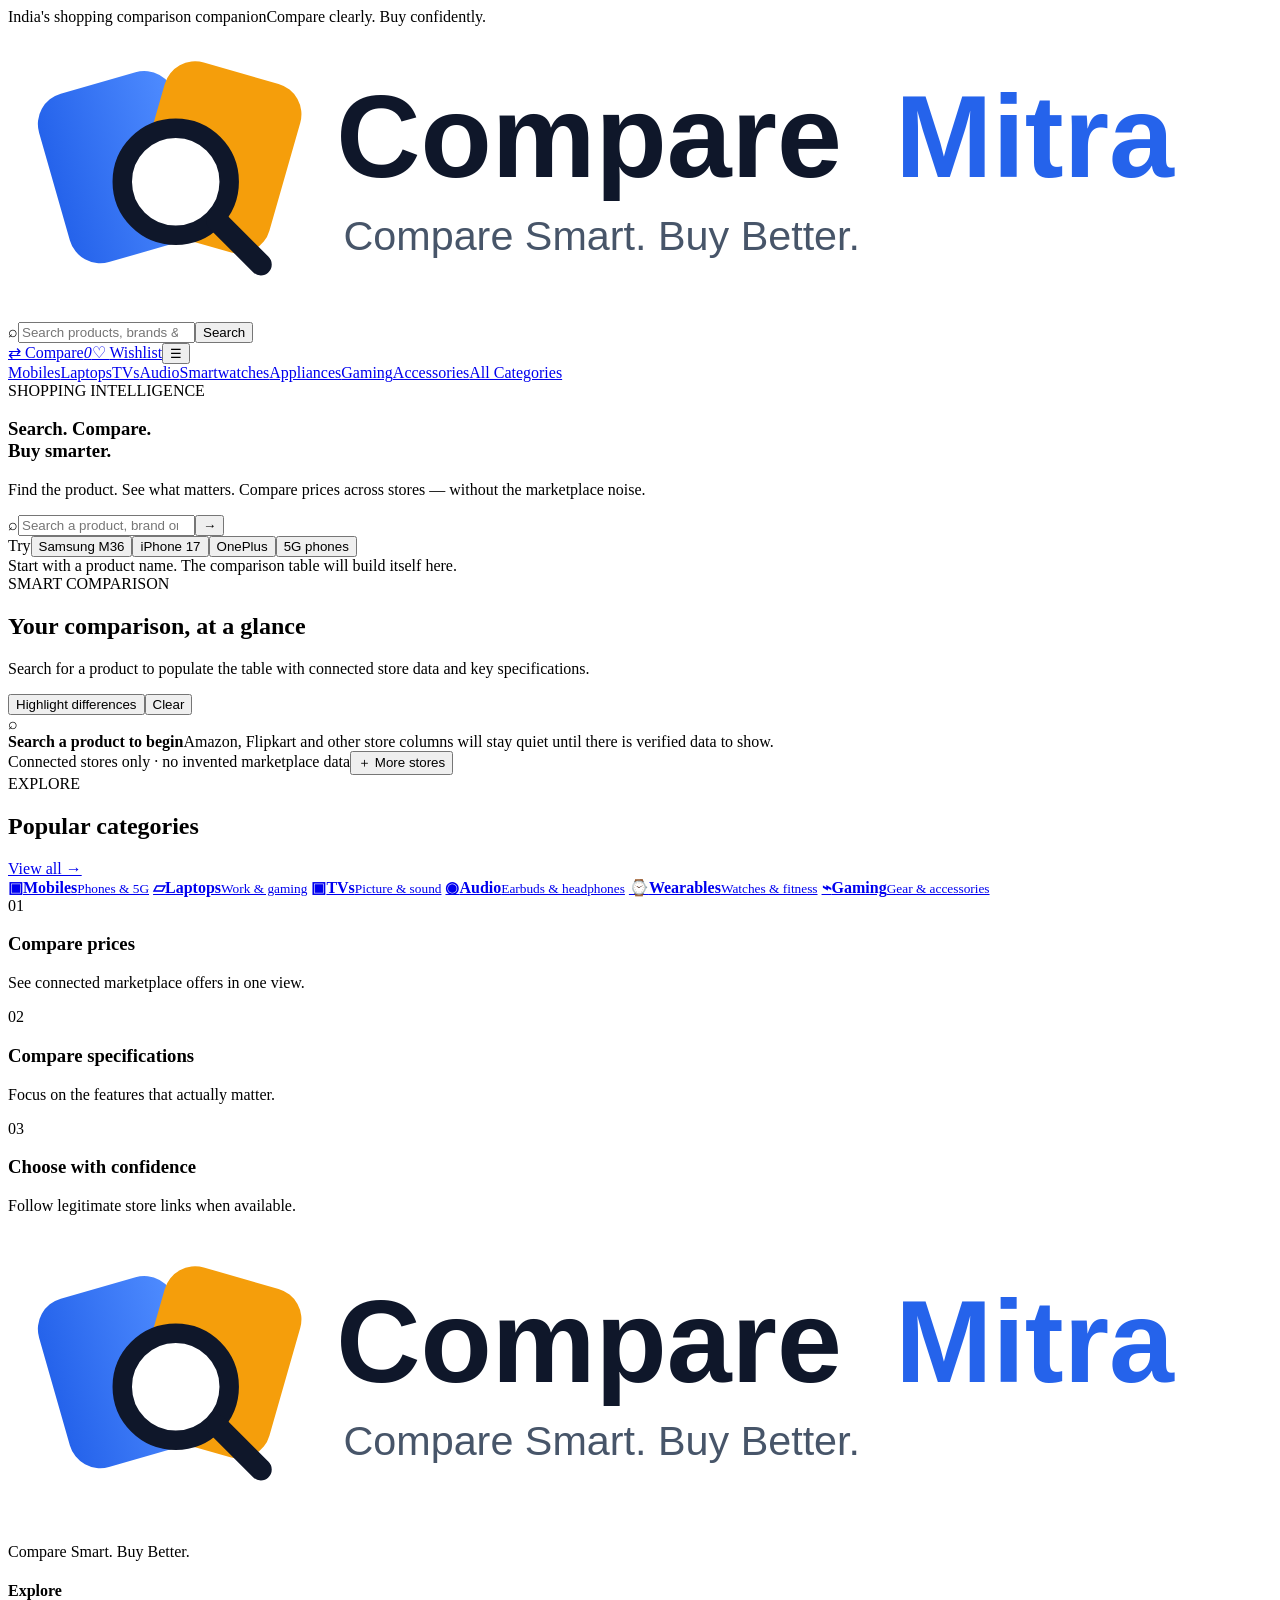
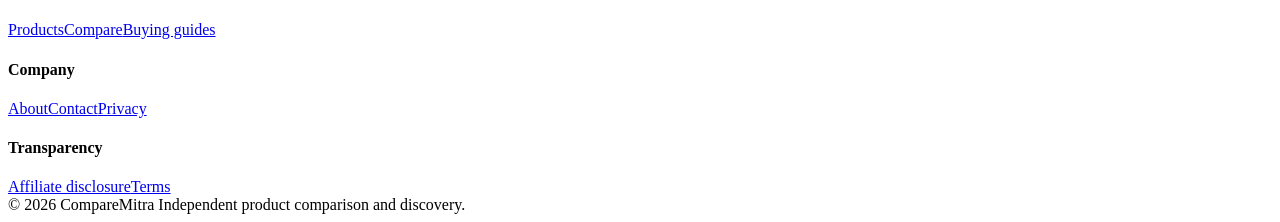
==== commit fb657d52: "Add files via upload" ====
--- a/index.html
+++ b/index.html
@@ -2,124 +2,84 @@
 <html lang="en">
 <head>
 <meta charset="utf-8"><meta name="viewport" content="width=device-width,initial-scale=1">
-<meta name="description" content="CompareMitra — compare product features and legitimate marketplace offers in one place.">
-<meta name="theme-color" content="#0f172a"><title>CompareMitra — Compare Smart. Buy Better.</title>
+<meta name="description" content="CompareMitra — compare product features and connected marketplace prices in one clean place.">
+<meta name="theme-color" content="#08152f">
+<title>CompareMitra — Compare Smart. Buy Better.</title>
 <link rel="icon" href="assets/logo.svg">
 <link rel="preconnect" href="https://fonts.googleapis.com"><link rel="preconnect" href="https://fonts.gstatic.com" crossorigin>
 <link href="https://fonts.googleapis.com/css2?family=DM+Sans:wght@400;500;600;700&family=Manrope:wght@600;700;800&display=swap" rel="stylesheet">
-<link rel="stylesheet" href="css/comparemmitra-home-v2.css">
+<link rel="stylesheet" href="css/comparemmitra-cinematic-v16.css">
 </head>
 <body>
-<div class="top-strip"><div class="shell top-strip-inner"><span>India's product comparison companion</span><span>Research first. Buy with confidence.</span></div></div>
-<header class="site-header">
-  <div class="shell header-main">
-    <a class="brand" href="index.html"><img src="assets/logo.svg" alt="CompareMitra"><span class="brand-fallback"><b>Compare</b><strong>Mitra</strong></span></a>
-    <form class="header-search" id="headerSearch"><span class="search-icon">⌕</span><input id="headerSearchInput" type="search" placeholder="Search products, brands & comparisons..."><button>Search</button></form>
-    <div class="header-actions"><a href="#smartComparison" class="header-action" id="headerCompare"><span>⇄</span><span>Compare</span><em id="compareCount">0</em></a><a href="#wishlist" class="header-action"><span>♡</span><span>Wishlist</span></a><button class="mobile-menu" id="mobileMenuBtn">☰</button></div>
+<div class="cm-top"><div class="cm-shell cm-top-inner"><span>India's shopping comparison companion</span><span>Compare clearly. Buy confidently.</span></div></div>
+<header class="cm-header">
+  <div class="cm-shell cm-header-main">
+    <a class="cm-brand" href="index.html"><img src="assets/logo.svg" alt="CompareMitra"></a>
+    <form class="cm-header-search" id="headerSearch"><span>⌕</span><input id="headerSearchInput" type="search" placeholder="Search products, brands & comparisons..."><button>Search</button></form>
+    <nav class="cm-actions"><a href="#smartCompare">⇄ <span>Compare</span><em id="compareCount">0</em></a><a href="#">♡ <span>Wishlist</span></a><button id="mobileMenu">☰</button></nav>
   </div>
-  <nav class="category-nav" id="categoryNav"><div class="shell nav-inner">
+  <div class="cm-nav"><div class="cm-shell cm-nav-inner">
     <a class="active" href="products.html?category=mobile-phones">Mobiles</a><a href="products.html?category=laptops">Laptops</a><a href="products.html?category=tv">TVs</a><a href="products.html?category=audio">Audio</a><a href="products.html?category=smartwatches">Smartwatches</a><a href="products.html?category=appliances">Appliances</a><a href="products.html?category=gaming">Gaming</a><a href="products.html?category=accessories">Accessories</a><a href="products.html">All Categories</a>
-  </div></nav>
+  </div></div>
 </header>
-
 
 <main>
 <section class="cm-hero">
-  <div class="shell cm-hero-grid">
-    <div class="cm-hero-copy">
-      <span class="panel-kicker">SHOPPING INTELLIGENCE</span>
-      <h1>Search. Compare. <span>Buy Smarter.</span></h1>
-      <p>Compare products, prices and key specifications from connected stores — all in one place.</p>
-      <form class="dashboard-search cm-hero-search" id="dashboardSearch">
-        <span>⌕</span><input id="dashboardSearchInput" type="search" value="Samsung Galaxy M36 5G" placeholder="Search mobiles, laptops, TVs, earbuds..."><button aria-label="Search">→</button>
-      </form>
-      <div class="search-chips">
-        <button data-query="Samsung Galaxy M36 5G">Samsung M36</button><button data-query="iPhone">iPhone</button><button data-query="OnePlus">OnePlus</button><button data-query="5G">5G phones</button>
+  <div class="cm-hero-bg"></div>
+  <div class="cm-shell cm-hero-grid">
+    <section class="cm-search-zone">
+      <div class="cm-eyebrow"><i></i> SHOPPING INTELLIGENCE</div>
+      <h1>Search. <span>Compare.</span><br>Buy smarter.</h1>
+      <p class="cm-lead">Find the product. See what matters. Compare prices across stores — without the marketplace noise.</p>
+      <form class="cm-big-search" id="dashboardSearch"><span>⌕</span><input id="dashboardSearchInput" type="search" placeholder="Search a product, brand or model..."><button>→</button></form>
+      <div class="cm-try"><span>Try</span><button data-query="Samsung Galaxy M36 5G">Samsung M36</button><button data-query="iPhone 17">iPhone 17</button><button data-query="OnePlus">OnePlus</button><button data-query="5G">5G phones</button></div>
+      <div class="cm-search-results" id="searchResults" aria-live="polite"></div>
+      <div class="cm-search-hint" id="searchHint">Start with a product name. The comparison table will build itself here.</div>
+    </section>
+
+    <section class="cm-table-zone" id="smartCompare">
+      <div class="cm-table-head">
+        <div><span class="cm-kicker">SMART COMPARISON</span><h2 id="tableTitle">Your comparison, at a glance</h2><p id="tableSub">Search for a product to populate the table with connected store data and key specifications.</p></div>
+        <div class="cm-table-tools"><button id="highlightBtn" type="button">Highlight differences</button><button id="clearBtn" type="button">Clear</button></div>
       </div>
-    </div>
-    <div class="cm-hero-product">
-      <div class="cm-hero-image"><img id="selectedImage" src="assets/product-images/1.svg" alt="Samsung Galaxy M36 5G"></div>
-    </div>
-    <div class="cm-hero-detail">
-      <span class="trend-pill">Trending now</span>
-      <span class="brand-label" id="selectedBrand">SAMSUNG</span>
-      <h2 id="selectedName">Galaxy M36 5G</h2>
-      <div class="variant-row" id="variantRow"></div>
-      <ul class="hero-spec-list">
-        <li><span>✦</span><span id="specDisplay">6.7-inch FHD+ Super AMOLED, 120Hz</span></li>
-        <li><span>✦</span><span id="specProcessor">Exynos 1380 (5nm)</span></li>
-        <li><span>✦</span><span id="specCamera">50MP OIS + 8MP + 2MP rear; 13MP front</span></li>
-        <li><span>✦</span><span id="specBattery">5,000mAh</span></li>
-      </ul>
-      <a id="detailsLink" href="#marketplaceOffers" class="hero-cta">Compare prices →</a>
-      <span id="selectedTitle" class="sr-only">Galaxy M36 5G</span>
-      <span id="selectedHighlight" class="sr-only"></span><span id="selectedSub" class="sr-only"></span>
-      <span id="specNetwork" class="sr-only">5G</span><span id="specWeight" class="sr-only">197g</span>
+      <div class="cm-table-shell" id="tableShell">
+        <div class="cm-empty-table" id="emptyTable">
+          <div class="cm-empty-icon">⌕</div><strong>Search a product to begin</strong><span>Amazon, Flipkart and other store columns will stay quiet until there is verified data to show.</span>
+        </div>
+        <div class="cm-table-scroll" id="tableScroll" hidden>
+          <table class="cm-smart-table" id="smartTable"><thead></thead><tbody></tbody></table>
+        </div>
+      </div>
+      <div class="cm-table-foot"><span id="dataNote">Connected stores only · no invented marketplace data</span><button id="moreStores">＋ More stores</button></div>
+    </section>
+  </div>
+</section>
+
+<section class="cm-after-search" id="afterSearch" hidden>
+  <div class="cm-shell cm-product-row">
+    <div class="cm-selected-product"><div class="cm-product-image"><img id="selectedImage" src="" alt=""></div><div><span id="selectedBrand" class="cm-brand-label"></span><h2 id="selectedName"></h2><p id="selectedHighlight"></p><div id="variantRow" class="cm-variants"></div></div></div>
+    <div class="cm-spec-mini" id="specMini"></div>
+    <a id="detailsLink" class="cm-details-link" href="#">View full details →</a>
+  </div>
+</section>
+
+<section class="cm-catalog-section">
+  <div class="cm-shell">
+    <div class="cm-section-head"><div><span class="cm-kicker">EXPLORE</span><h2>Popular categories</h2></div><a href="products.html">View all →</a></div>
+    <div class="cm-category-grid">
+      <a href="products.html?category=mobile-phones"><b>▣</b><strong>Mobiles</strong><small>Phones & 5G</small></a>
+      <a href="products.html?category=laptops"><b>▱</b><strong>Laptops</strong><small>Work & gaming</small></a>
+      <a href="products.html?category=tv"><b>▣</b><strong>TVs</strong><small>Picture & sound</small></a>
+      <a href="products.html?category=audio"><b>◉</b><strong>Audio</strong><small>Earbuds & headphones</small></a>
+      <a href="products.html?category=smartwatches"><b>⌚</b><strong>Wearables</strong><small>Watches & fitness</small></a>
+      <a href="products.html?category=gaming"><b>⌁</b><strong>Gaming</strong><small>Gear & accessories</small></a>
     </div>
   </div>
 </section>
 
-<section class="cm-comparison-shell" id="smartComparison" aria-label="Product comparison">
-  <div class="shell">
-    <div class="cm-comparison-title">
-      <div><span class="panel-kicker">PRODUCT COMPARISON</span><h2>Compare everything that matters.</h2><p>Prices first. Then the specifications that actually change your decision.</p></div>
-      <div class="cm-title-actions"><span class="status-badge"><i></i> Connected data only</span><a href="compare.html" class="details-link">View details →</a></div>
-    </div>
+<section class="cm-bottom-band"><div class="cm-shell cm-bottom-grid"><div><span>01</span><h3>Compare prices</h3><p>See connected marketplace offers in one view.</p></div><div><span>02</span><h3>Compare specifications</h3><p>Focus on the features that actually matter.</p></div><div><span>03</span><h3>Choose with confidence</h3><p>Follow legitimate store links when available.</p></div></div></section>
+</main>
 
-    <div class="cm-compare-card">
-      <aside class="cm-product-picker">
-        <div class="cm-picker-head"><b>Find products</b><span id="resultCount">0</span></div>
-        <form class="dashboard-search cm-picker-search" id="pickerSearch">
-          <span>⌕</span><input id="pickerSearchInput" type="search" placeholder="Search products..."><button type="button" id="pickerGo">→</button>
-        </form>
-        <div class="cm-picker-limit">SELECT UP TO 4 PRODUCTS</div>
-        <div class="search-results cm-results" id="searchResults"></div>
-        <button class="add-product-btn cm-add" id="addProductBtn">＋ Add another product</button>
-        <p class="search-note">CompareMitra shows connected marketplace data only.</p>
-      </aside>
-
-      <div class="cm-compare-main">
-        <div class="smart-filter-bar cm-filters" id="smartFilterBar" aria-label="Comparison filters">
-          <div class="filter-intro"><div><b>What matters to you?</b><small>Focus the comparison.</small></div></div>
-          <div class="filter-pills" role="tablist">
-            <button class="smart-filter active" data-filter="all">All</button>
-            <button class="smart-filter" data-filter="performance">Performance</button>
-            <button class="smart-filter" data-filter="display">Display</button>
-            <button class="smart-filter" data-filter="camera">Camera</button>
-            <button class="smart-filter" data-filter="battery">Battery</button>
-            <button class="smart-filter" data-filter="storage">Storage</button>
-            <button class="smart-filter" data-filter="connectivity">Connectivity</button>
-            <button class="smart-filter" data-filter="design">Design</button>
-            <button class="smart-filter" data-filter="price">₹ Value</button>
-          </div>
-          <button class="more-filter-btn" id="moreFilterBtn" aria-expanded="false">More <span>⌄</span></button>
-        </div>
-        <div class="extra-filter-drawer" id="extraFilterDrawer" hidden>
-          <button class="smart-filter" data-filter="software">Software</button><button class="smart-filter" data-filter="charging">Charging</button><button class="smart-filter" data-filter="network">5G & Network</button><button class="smart-filter" data-filter="value">Value score</button>
-        </div>
-
-        <section class="marketplace-section marketplace-first" id="marketplaceOffers">
-          <div class="marketplace-head cm-market-head"><div><span class="panel-kicker">PRICE COMPARISON</span><h3>Where can you buy it?</h3><p>Compare connected stores at a glance.</p></div></div>
-          <div class="marketplace-viewport"><div class="marketplace-matrix-wrap"><div class="marketplace-matrix" id="marketplaceTrack"></div></div></div>
-          <div class="marketplace-footer"><span>Only connected, legitimate marketplace data is shown.</span></div>
-        </section>
-
-        <div class="cm-spec-head"><span>COMPARE SPECS</span><b>Side-by-side specifications</b><small>Differences are highlighted automatically.</small></div>
-        <div class="matrix-stage cm-matrix-stage">
-          <div class="comparison-table-wrap"><table class="comparison-matrix" id="comparisonMatrix"><thead></thead><tbody></tbody></table></div>
-        </div>
-        <div class="smart-insights smart-insights-after" id="smartInsights"></div>
-      </div>
-    </div>
-  </div>
-</section>
-<section class="benefit-strip"><div class="shell benefit-grid"><div><span>✓</span><div><b>Compare prices</b><small>Across connected stores</small></div></div><div><span>⌗</span><div><b>Detailed specifications</b><small>Side-by-side research</small></div></div><div><span>↗</span><div><b>Legitimate store links</b><small>No invented affiliate URLs</small></div></div><div><span>♡</span><div><b>Buy with confidence</b><small>Research before you click</small></div></div></div></section>
-
-<section class="section categories-section"><div class="shell"><div class="section-head"><div><span class="section-kicker">EXPLORE</span><h2>Popular categories</h2></div><a href="products.html" class="text-link">View all categories <span>→</span></a></div><div class="category-grid"><a class="category-card featured" href="products.html?category=mobile-phones"><span class="cat-icon">▣</span><b>Mobiles</b><small>Compare phones & prices</small><span class="cat-arrow">↗</span></a><a class="category-card" href="products.html?category=laptops"><span class="cat-icon">▱</span><b>Laptops</b><small>Work, study & gaming</small><span class="cat-arrow">↗</span></a><a class="category-card" href="products.html?category=tv"><span class="cat-icon">▣</span><b>TVs</b><small>Picture & sound</small><span class="cat-arrow">↗</span></a><a class="category-card" href="products.html?category=audio"><span class="cat-icon">◉</span><b>Audio</b><small>Earbuds & headphones</small><span class="cat-arrow">↗</span></a><a class="category-card" href="products.html?category=smartwatches"><span class="cat-icon">⌚</span><b>Smartwatches</b><small>Watches & fitness</small><span class="cat-arrow">↗</span></a><a class="category-card" href="products.html?category=gaming"><span class="cat-icon">⌁</span><b>Gaming</b><small>Gear & accessories</small><span class="cat-arrow">↗</span></a></div></div></section>
-
-<section class="section spotlight-section"><div class="shell"><div class="section-head"><div><span class="section-kicker">TODAY'S CATALOG</span><h2>Popular right now</h2></div><a href="products.html" class="text-link">Browse all <span>→</span></a></div><div class="product-grid" id="popularProducts"><div class="loading-card">Loading the catalog...</div></div></div></section>
-<section class="section compare-section"><div class="shell compare-banner"><div class="compare-banner-copy"><span class="section-kicker light">THE BETTER WAY TO DECIDE</span><h2>Don't just look at<br>the price. <span>Compare it.</span></h2><p>Put two products next to each other and see what actually changes — display, processor, camera, battery, storage and more.</p><a href="compare.html" class="primary-btn light-btn">Open comparison tool <span>→</span></a></div><div class="compare-visual"><div class="compare-phone phone-a"><div class="phone-screen">A</div></div><div class="vs-badge">VS</div><div class="compare-phone phone-b"><div class="phone-screen">B</div></div><div class="spec-chip chip-a">DISPLAY<br><b>120Hz</b></div><div class="spec-chip chip-b">BATTERY<br><b>5,000mAh</b></div></div></div></section>
-<footer class="site-footer"><div class="shell footer-grid"><div><a class="footer-brand" href="index.html"><b>Compare</b><strong>Mitra</strong></a><p>Compare Smart. Buy Better.</p><small>Independent product comparison and discovery.</small></div><div><h4>Explore</h4><a href="products.html">All products</a><a href="compare.html">Compare</a><a href="buying-guides/">Buying guides</a></div><div><h4>Company</h4><a href="about.html">About</a><a href="contact.html">Contact</a><a href="privacy.html">Privacy</a></div><div><h4>Transparency</h4><a href="affiliate-disclosure.html">Affiliate disclosure</a><a href="terms.html">Terms</a><p>Some links may be affiliate links. We may earn a qualifying commission at no extra cost to you.</p></div></div><div class="shell footer-bottom"><span>© 2026 CompareMitra</span><span>Made for smarter shopping in India.</span></div></footer>
-<script src="js/comparemmitra-home-v2.js"></script>
-</body>
-</html>
+<footer class="cm-footer"><div class="cm-shell cm-footer-grid"><div><img src="assets/logo.svg" alt="CompareMitra"><p>Compare Smart. Buy Better.</p></div><div><h4>Explore</h4><a href="products.html">Products</a><a href="compare.html">Compare</a><a href="buying-guides/">Buying guides</a></div><div><h4>Company</h4><a href="about.html">About</a><a href="contact.html">Contact</a><a href="privacy.html">Privacy</a></div><div><h4>Transparency</h4><a href="affiliate-disclosure.html">Affiliate disclosure</a><a href="terms.html">Terms</a></div></div><div class="cm-shell cm-footer-bottom">© 2026 CompareMitra <span>Independent product comparison and discovery.</span></div></footer>
+<script src="js/comparemmitra-cinematic-v16.js"></script>
+</body></html>
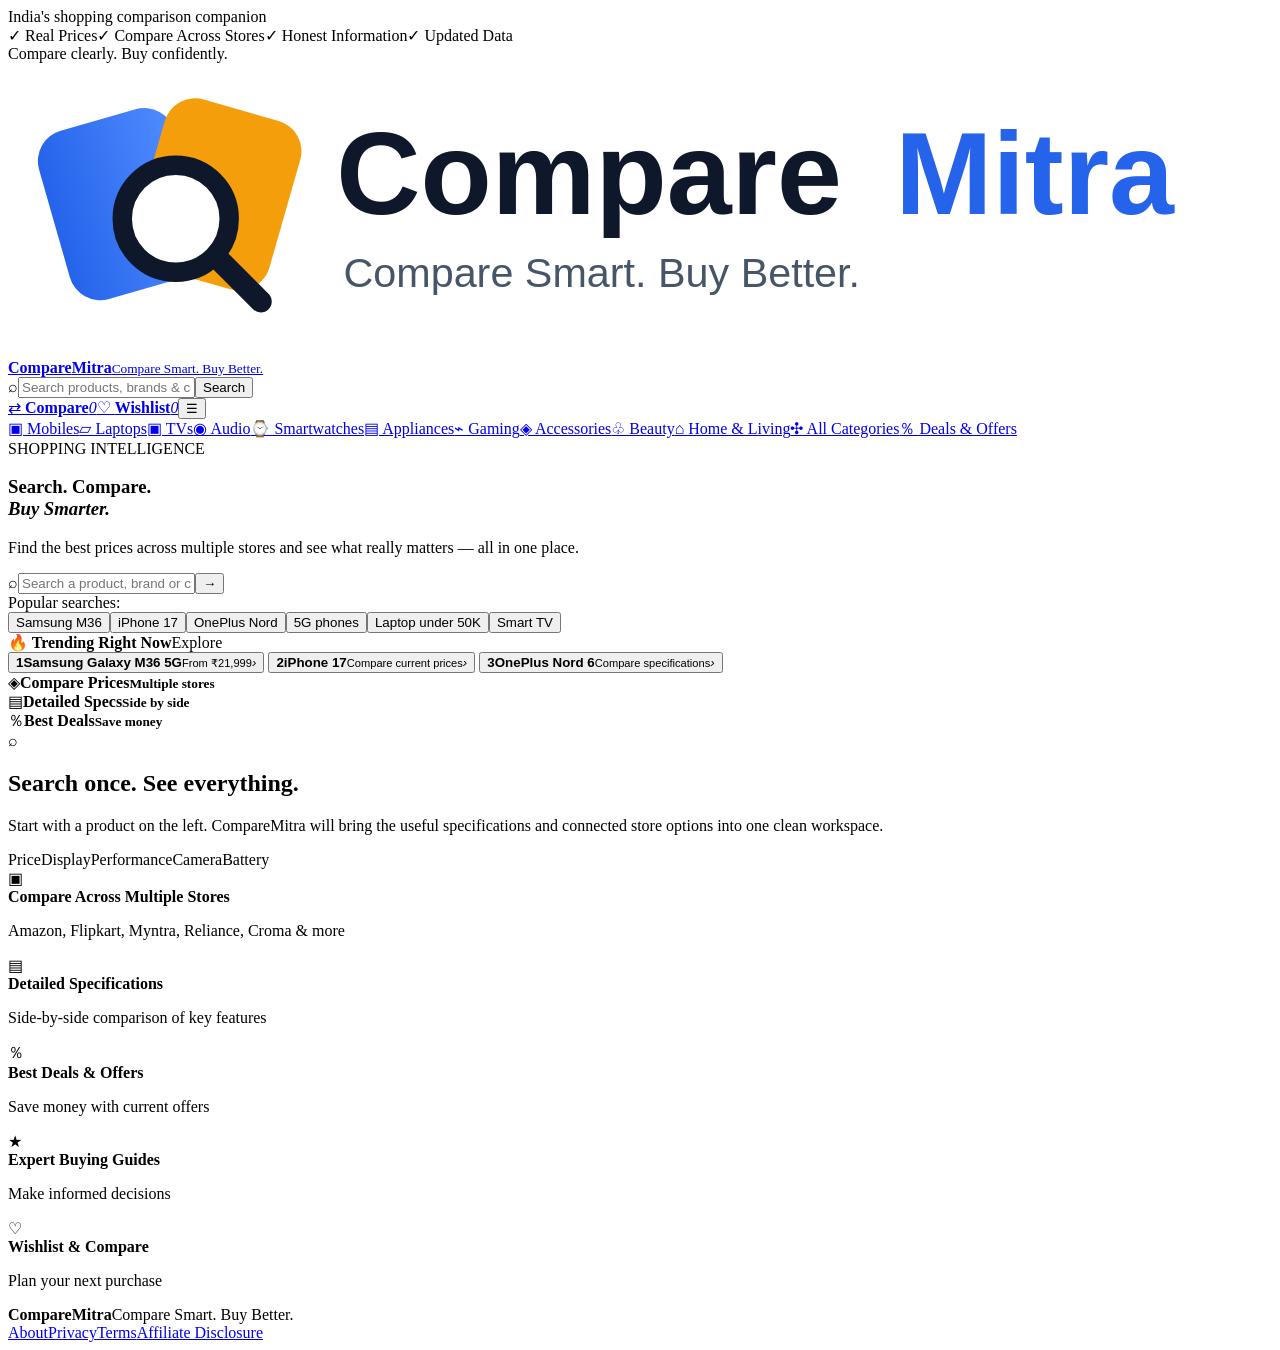
==== commit 7c047a76: "Add files via upload" ====
--- a/index.html
+++ b/index.html
@@ -1,85 +1,87 @@
 <!doctype html>
 <html lang="en">
 <head>
-<meta charset="utf-8"><meta name="viewport" content="width=device-width,initial-scale=1">
-<meta name="description" content="CompareMitra — compare product features and connected marketplace prices in one clean place.">
-<meta name="theme-color" content="#08152f">
+<meta charset="utf-8">
+<meta name="viewport" content="width=device-width,initial-scale=1">
+<meta name="description" content="CompareMitra — Compare products, prices and specifications across stores.">
 <title>CompareMitra — Compare Smart. Buy Better.</title>
 <link rel="icon" href="assets/logo.svg">
-<link rel="preconnect" href="https://fonts.googleapis.com"><link rel="preconnect" href="https://fonts.gstatic.com" crossorigin>
+<link rel="preconnect" href="https://fonts.googleapis.com">
+<link rel="preconnect" href="https://fonts.gstatic.com" crossorigin>
 <link href="https://fonts.googleapis.com/css2?family=DM+Sans:wght@400;500;600;700&family=Manrope:wght@600;700;800&display=swap" rel="stylesheet">
-<link rel="stylesheet" href="css/comparemmitra-cinematic-v16.css">
+<link rel="stylesheet" href="css/comparemmitra-dashboard-v17.css">
 </head>
 <body>
-<div class="cm-top"><div class="cm-shell cm-top-inner"><span>India's shopping comparison companion</span><span>Compare clearly. Buy confidently.</span></div></div>
-<header class="cm-header">
-  <div class="cm-shell cm-header-main">
-    <a class="cm-brand" href="index.html"><img src="assets/logo.svg" alt="CompareMitra"></a>
-    <form class="cm-header-search" id="headerSearch"><span>⌕</span><input id="headerSearchInput" type="search" placeholder="Search products, brands & comparisons..."><button>Search</button></form>
-    <nav class="cm-actions"><a href="#smartCompare">⇄ <span>Compare</span><em id="compareCount">0</em></a><a href="#">♡ <span>Wishlist</span></a><button id="mobileMenu">☰</button></nav>
+<div class="utility"><div class="wrap utility-in"><span>India's shopping comparison companion</span><div class="utility-points"><span>✓ Real Prices</span><span>✓ Compare Across Stores</span><span>✓ Honest Information</span><span>✓ Updated Data</span></div><span>Compare clearly. Buy confidently.</span></div></div>
+
+<header class="header">
+  <div class="wrap header-in">
+    <a class="logo" href="index.html"><img src="assets/logo.svg" alt="CompareMitra"><span><b>Compare</b><strong>Mitra</strong><small>Compare Smart. Buy Better.</small></span></a>
+    <form class="top-search" id="topSearch"><span>⌕</span><input id="topInput" placeholder="Search products, brands & compare (e.g. Samsung M36, iPhone, Laptop...)" autocomplete="off"><button>Search</button></form>
+    <div class="head-actions"><a href="compare.html">⇄ <b>Compare</b><i id="compareCount">0</i></a><a href="#wishlist">♡ <b>Wishlist</b><i>0</i></a><button id="menuBtn">☰</button></div>
   </div>
-  <div class="cm-nav"><div class="cm-shell cm-nav-inner">
-    <a class="active" href="products.html?category=mobile-phones">Mobiles</a><a href="products.html?category=laptops">Laptops</a><a href="products.html?category=tv">TVs</a><a href="products.html?category=audio">Audio</a><a href="products.html?category=smartwatches">Smartwatches</a><a href="products.html?category=appliances">Appliances</a><a href="products.html?category=gaming">Gaming</a><a href="products.html?category=accessories">Accessories</a><a href="products.html">All Categories</a>
-  </div></div>
+  <nav class="nav"><div class="wrap nav-in">
+    <a class="active" href="products.html?category=mobile-phones">▣ Mobiles</a><a href="products.html?category=laptops">▱ Laptops</a><a href="products.html?category=tv">▣ TVs</a><a href="products.html?category=audio">◉ Audio</a><a href="products.html?category=smartwatches">⌚ Smartwatches</a><a href="products.html?category=appliances">▤ Appliances</a><a href="products.html?category=gaming">⌁ Gaming</a><a href="products.html?category=accessories">◈ Accessories</a><a href="products.html?category=beauty">♧ Beauty</a><a href="products.html?category=home-living">⌂ Home & Living</a><a href="products.html">✣ All Categories</a><a class="offers" href="products.html">％ Deals & Offers</a>
+  </div></nav>
 </header>
 
-<main>
-<section class="cm-hero">
-  <div class="cm-hero-bg"></div>
-  <div class="cm-shell cm-hero-grid">
-    <section class="cm-search-zone">
-      <div class="cm-eyebrow"><i></i> SHOPPING INTELLIGENCE</div>
-      <h1>Search. <span>Compare.</span><br>Buy smarter.</h1>
-      <p class="cm-lead">Find the product. See what matters. Compare prices across stores — without the marketplace noise.</p>
-      <form class="cm-big-search" id="dashboardSearch"><span>⌕</span><input id="dashboardSearchInput" type="search" placeholder="Search a product, brand or model..."><button>→</button></form>
-      <div class="cm-try"><span>Try</span><button data-query="Samsung Galaxy M36 5G">Samsung M36</button><button data-query="iPhone 17">iPhone 17</button><button data-query="OnePlus">OnePlus</button><button data-query="5G">5G phones</button></div>
-      <div class="cm-search-results" id="searchResults" aria-live="polite"></div>
-      <div class="cm-search-hint" id="searchHint">Start with a product name. The comparison table will build itself here.</div>
-    </section>
+<main class="wrap main">
+  <section class="dashboard">
+    <aside class="search-panel">
+      <div class="panel-kicker"><span></span> SHOPPING INTELLIGENCE</div>
+      <h1>Search. Compare.<br><em>Buy Smarter.</em></h1>
+      <p>Find the best prices across multiple stores and see what really matters — all in one place.</p>
+      <form class="hero-search" id="heroSearch"><span>⌕</span><input id="heroInput" placeholder="Search a product, brand or category..." autocomplete="off"><button aria-label="Search">→</button></form>
+      <div class="popular"><label>Popular searches:</label><div><button data-q="Samsung Galaxy M36 5G">Samsung M36</button><button data-q="iPhone 17">iPhone 17</button><button data-q="OnePlus Nord 6">OnePlus Nord</button><button data-q="5G phones">5G phones</button><button data-q="Laptop under 50K">Laptop under 50K</button><button data-q="Smart TV">Smart TV</button></div></div>
 
-    <section class="cm-table-zone" id="smartCompare">
-      <div class="cm-table-head">
-        <div><span class="cm-kicker">SMART COMPARISON</span><h2 id="tableTitle">Your comparison, at a glance</h2><p id="tableSub">Search for a product to populate the table with connected store data and key specifications.</p></div>
-        <div class="cm-table-tools"><button id="highlightBtn" type="button">Highlight differences</button><button id="clearBtn" type="button">Clear</button></div>
+      <div class="trend">
+        <div class="trend-head"><b>🔥 Trending Right Now</b><span>Explore</span></div>
+        <button class="trend-item" data-q="Samsung Galaxy M36 5G"><strong>1</strong><span class="mini-phone m1"></span><span><b>Samsung Galaxy M36 5G</b><small>From ₹21,999</small></span><i>›</i></button>
+        <button class="trend-item" data-q="iPhone 17"><strong>2</strong><span class="mini-phone m2"></span><span><b>iPhone 17</b><small>Compare current prices</small></span><i>›</i></button>
+        <button class="trend-item" data-q="OnePlus Nord 6"><strong>3</strong><span class="mini-phone m3"></span><span><b>OnePlus Nord 6</b><small>Compare specifications</small></span><i>›</i></button>
       </div>
-      <div class="cm-table-shell" id="tableShell">
-        <div class="cm-empty-table" id="emptyTable">
-          <div class="cm-empty-icon">⌕</div><strong>Search a product to begin</strong><span>Amazon, Flipkart and other store columns will stay quiet until there is verified data to show.</span>
+      <div class="panel-benefits"><div><span>◈</span><b>Compare Prices<small>Multiple stores</small></b></div><div><span>▤</span><b>Detailed Specs<small>Side by side</small></b></div><div><span>％</span><b>Best Deals<small>Save money</small></b></div></div>
+    </aside>
+
+    <section class="result-panel" id="resultPanel">
+      <div class="empty-state" id="emptyState">
+        <div class="empty-orb"><span>⌕</span><i></i><b></b></div>
+        <h2>Search once. See everything.</h2>
+        <p>Start with a product on the left. CompareMitra will bring the useful specifications and connected store options into one clean workspace.</p>
+        <div class="empty-hints"><span>Price</span><span>Display</span><span>Performance</span><span>Camera</span><span>Battery</span></div>
+      </div>
+
+      <div class="product-result" id="productResult" hidden>
+        <div class="product-head">
+          <div class="product-visual"><img id="productImg" alt=""></div>
+          <div class="product-title"><small id="productBrand"></small><h2 id="productName"></h2><p id="productVariant"></p><div class="score"><b>8.6/10</b><span>CompareMitra Score</span></div></div>
+          <div class="product-actions"><button>♡ Add to Wishlist</button><button class="add-compare" id="addCompare">＋ Add to Compare</button></div>
         </div>
-        <div class="cm-table-scroll" id="tableScroll" hidden>
-          <table class="cm-smart-table" id="smartTable"><thead></thead><tbody></tbody></table>
+        <div class="quick-specs" id="quickSpecs"></div>
+        <div class="table-shell">
+          <div class="table-title"><div><small>PRICE & PRODUCT INTELLIGENCE</small><h3>Compare across stores</h3></div><div class="table-tools"><button id="highlightBtn">Highlight differences</button><button id="clearBtn">Clear</button></div></div>
+          <div class="table-scroll">
+            <table id="compareTable">
+              <thead><tr id="storeHead"><th>FEATURE</th></tr></thead>
+              <tbody id="tableBody"></tbody>
+            </table>
+          </div>
+          <div class="more-stores"><button id="moreStores">＋ <b>More Stores</b><small>See additional marketplaces</small></button></div>
         </div>
       </div>
-      <div class="cm-table-foot"><span id="dataNote">Connected stores only · no invented marketplace data</span><button id="moreStores">＋ More stores</button></div>
     </section>
-  </div>
-</section>
+  </section>
 
-<section class="cm-after-search" id="afterSearch" hidden>
-  <div class="cm-shell cm-product-row">
-    <div class="cm-selected-product"><div class="cm-product-image"><img id="selectedImage" src="" alt=""></div><div><span id="selectedBrand" class="cm-brand-label"></span><h2 id="selectedName"></h2><p id="selectedHighlight"></p><div id="variantRow" class="cm-variants"></div></div></div>
-    <div class="cm-spec-mini" id="specMini"></div>
-    <a id="detailsLink" class="cm-details-link" href="#">View full details →</a>
-  </div>
-</section>
-
-<section class="cm-catalog-section">
-  <div class="cm-shell">
-    <div class="cm-section-head"><div><span class="cm-kicker">EXPLORE</span><h2>Popular categories</h2></div><a href="products.html">View all →</a></div>
-    <div class="cm-category-grid">
-      <a href="products.html?category=mobile-phones"><b>▣</b><strong>Mobiles</strong><small>Phones & 5G</small></a>
-      <a href="products.html?category=laptops"><b>▱</b><strong>Laptops</strong><small>Work & gaming</small></a>
-      <a href="products.html?category=tv"><b>▣</b><strong>TVs</strong><small>Picture & sound</small></a>
-      <a href="products.html?category=audio"><b>◉</b><strong>Audio</strong><small>Earbuds & headphones</small></a>
-      <a href="products.html?category=smartwatches"><b>⌚</b><strong>Wearables</strong><small>Watches & fitness</small></a>
-      <a href="products.html?category=gaming"><b>⌁</b><strong>Gaming</strong><small>Gear & accessories</small></a>
-    </div>
-  </div>
-</section>
-
-<section class="cm-bottom-band"><div class="cm-shell cm-bottom-grid"><div><span>01</span><h3>Compare prices</h3><p>See connected marketplace offers in one view.</p></div><div><span>02</span><h3>Compare specifications</h3><p>Focus on the features that actually matter.</p></div><div><span>03</span><h3>Choose with confidence</h3><p>Follow legitimate store links when available.</p></div></div></section>
+  <section class="below">
+    <div class="below-card"><span class="bicon blue">▣</span><div><b>Compare Across Multiple Stores</b><p>Amazon, Flipkart, Myntra, Reliance, Croma & more</p></div></div>
+    <div class="below-card"><span class="bicon green">▤</span><div><b>Detailed Specifications</b><p>Side-by-side comparison of key features</p></div></div>
+    <div class="below-card"><span class="bicon purple">％</span><div><b>Best Deals & Offers</b><p>Save money with current offers</p></div></div>
+    <div class="below-card"><span class="bicon orange">★</span><div><b>Expert Buying Guides</b><p>Make informed decisions</p></div></div>
+    <div class="below-card"><span class="bicon pink">♡</span><div><b>Wishlist & Compare</b><p>Plan your next purchase</p></div></div>
+  </section>
 </main>
 
-<footer class="cm-footer"><div class="cm-shell cm-footer-grid"><div><img src="assets/logo.svg" alt="CompareMitra"><p>Compare Smart. Buy Better.</p></div><div><h4>Explore</h4><a href="products.html">Products</a><a href="compare.html">Compare</a><a href="buying-guides/">Buying guides</a></div><div><h4>Company</h4><a href="about.html">About</a><a href="contact.html">Contact</a><a href="privacy.html">Privacy</a></div><div><h4>Transparency</h4><a href="affiliate-disclosure.html">Affiliate disclosure</a><a href="terms.html">Terms</a></div></div><div class="cm-shell cm-footer-bottom">© 2026 CompareMitra <span>Independent product comparison and discovery.</span></div></footer>
-<script src="js/comparemmitra-cinematic-v16.js"></script>
-</body></html>
+<footer class="footer"><div class="wrap"><b>CompareMitra</b><span>Compare Smart. Buy Better.</span><div><a href="about.html">About</a><a href="privacy.html">Privacy</a><a href="terms.html">Terms</a><a href="affiliate-disclosure.html">Affiliate Disclosure</a></div></div></footer>
+<script src="js/comparemmitra-dashboard-v17.js"></script>
+</body>
+</html>
